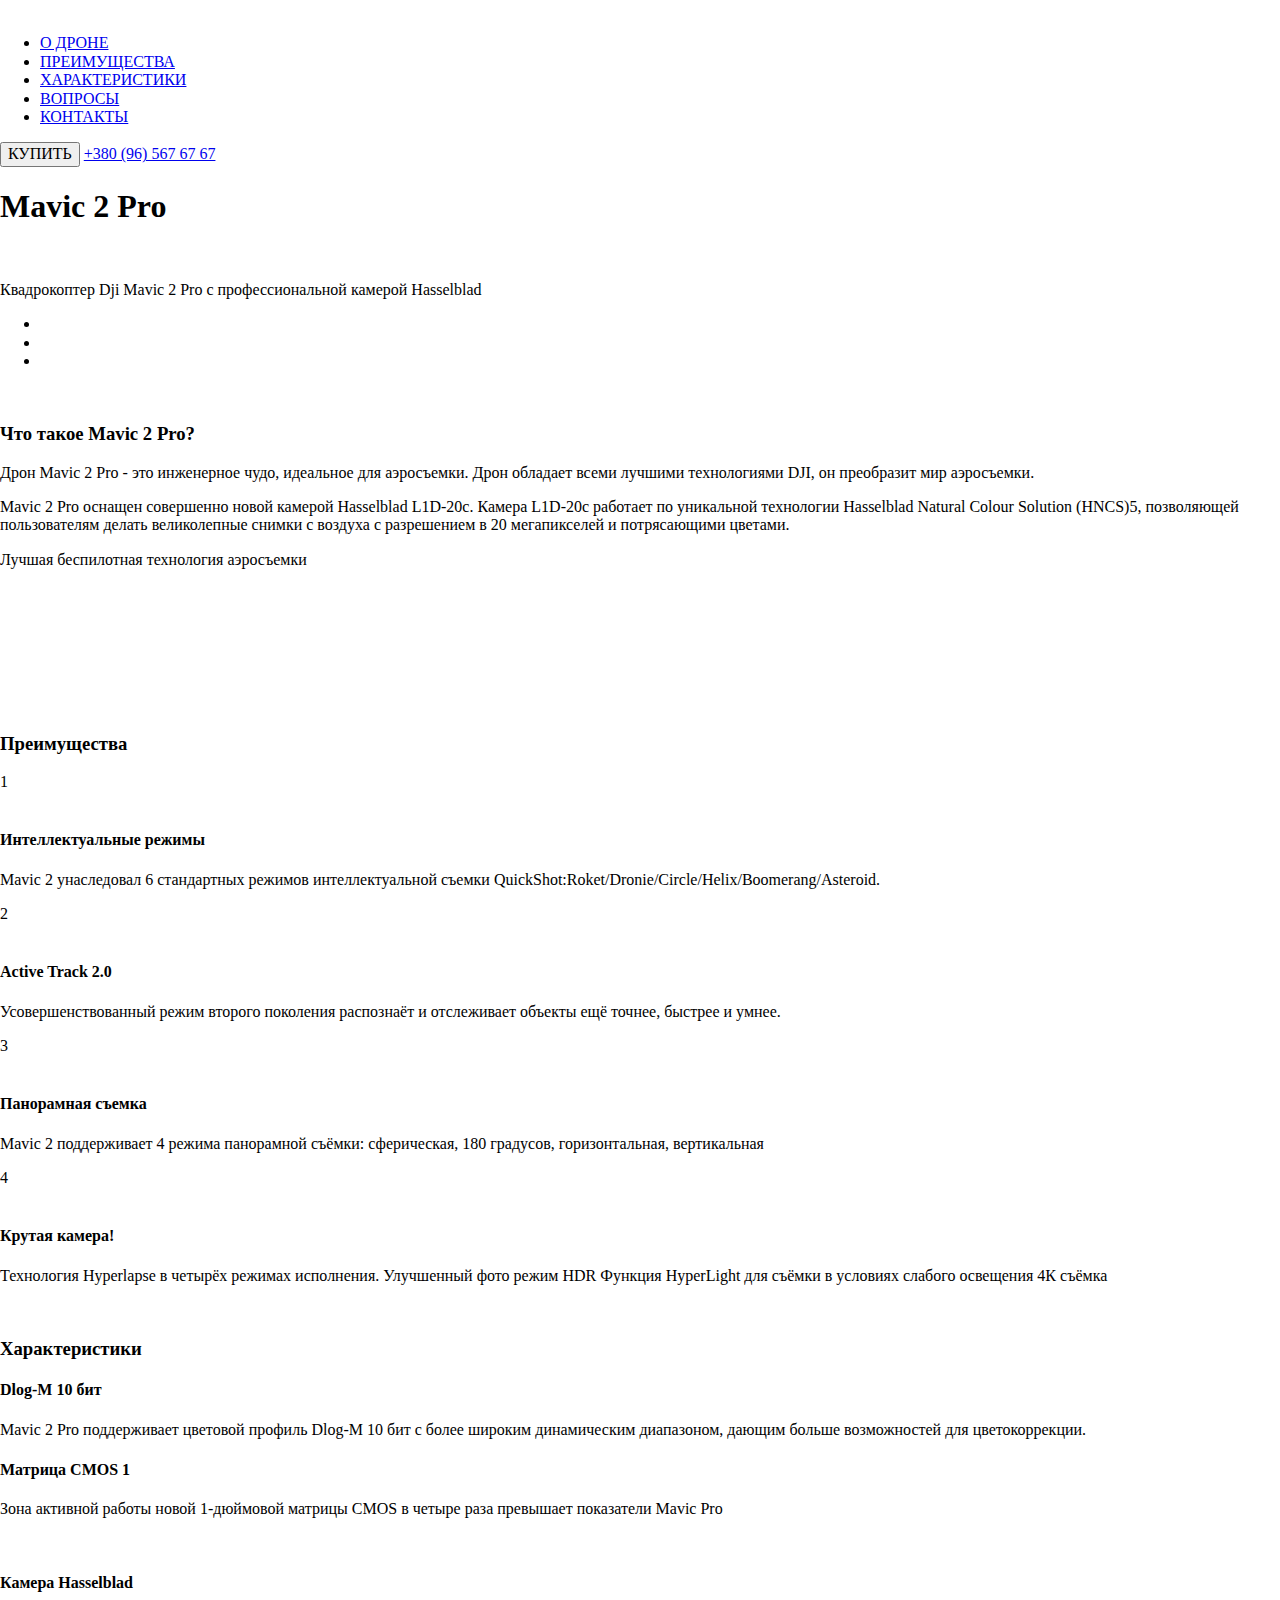
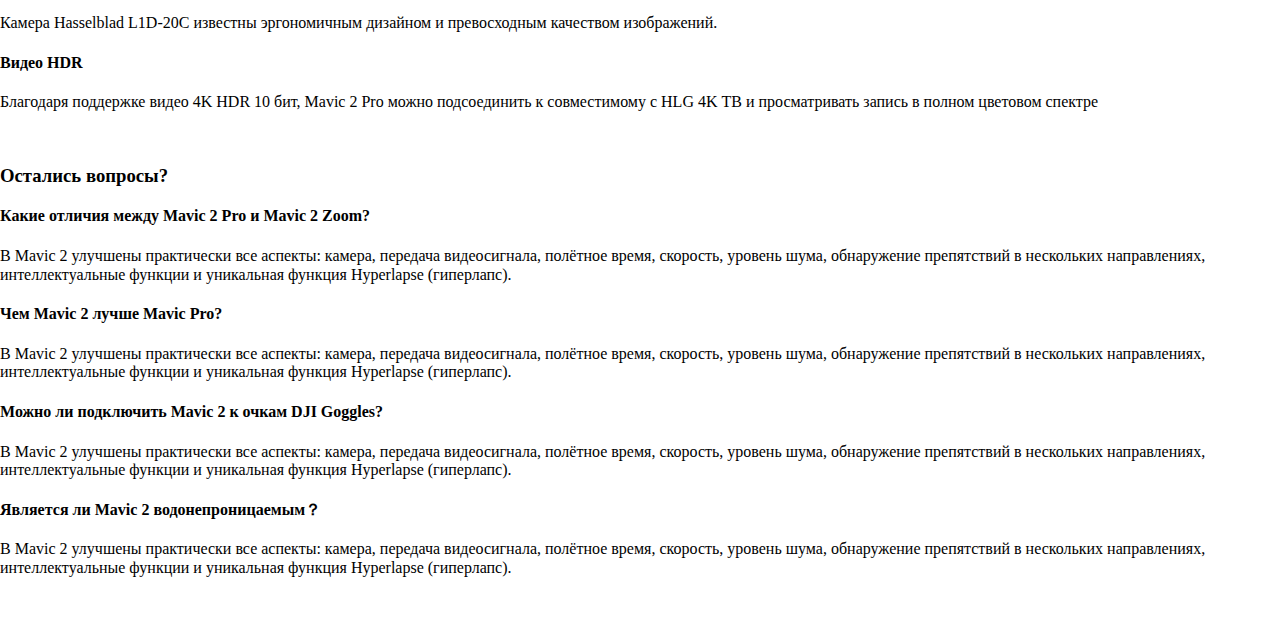
==== app/index.html @ 0fc21f30 "Fifth section is ready (html)" ====
<!DOCTYPE html>
<html lang="en">

<head>
  <meta charset="UTF-8">
  <meta name="viewport" content="width=device-width, initial-scale=1.0">
  <meta http-equiv="X-UA-Compatible" content="ie=edge">
  <title>Document</title>
  <link rel="stylesheet" href="css/style.min.css">
</head>

<body>
  <header class="header">
    <div class="container">
      <div class="header__inner">
        <a class="logo" href="#">
          <picture class="logo__img">
            <source srcset="images/logo-mobile.png" media="(max-width: 600px)">
            <img src="images/logo.png" alt="">
          </picture>
        </a>
        <nav class="menu">
          <ul class="menu__list">
            <li class="menu__list-item">
              <a class="menu__list-link" href="#">О ДРОНЕ</a>
            </li>
            <li class="menu__list-item">
              <a class="menu__list-link" href="#">ПРЕИМУЩЕСТВА</a>
            </li>
            <li class="menu__list-item">
              <a class="menu__list-link" href="#">ХАРАКТЕРИСТИКИ</a>
            </li>
            <li class="menu__list-item">
              <a class="menu__list-link" href="#">ВОПРОСЫ</a>
            </li>
            <li class="menu__list-item">
              <a class="menu__list-link" href="#">КОНТАКТЫ</a>
            </li>
          </ul>
        </nav>
        <div class="header__info">
          <button class="header__btn">КУПИТЬ</button>
          <a class="header__phone" href="tel:+380965676767">+380 (96) 567 67 67</a>
        </div>
      </div>
    </div>
  </header>

  <section class="page-section top">
    <div class="container">
      <div class="top__inner">
        <h1 class="top__title">
          Mavic 2 Pro
        </h1>
        <img src="images/mavic.png" alt="">
        <p class="top__text">
          Квадрокоптер Dji Mavic 2 Pro
          с профессиональной камерой Hasselblad
        </p>
        <ul class="top__social-list">
          <li class="top__social-item">
            <a href="" class="top__social-link">
              <img src="images/facebook.svg" alt="">
            </a>
          </li>
          <li class="top__social-item">
            <a href="" class="top__social-link">
              <img src="images/youtube.svg" alt="">
            </a>
          </li>
          <li class="top__social-item">
            <a href="" class="top__social-link">
              <img src="images/instagram.svg" alt="">
            </a>
          </li>
        </ul>
      </div>
    </div>
    <div class="scroll__btn">
      <a href="#">
        <img src="images/arrow-down.svg" alt="">
      </a>
    </div>
  </section>

  <section class="page-section products">
    <div class="container">
      <h3 class="title products__title">
        Что такое Mavic 2 Pro?
      </h3>
      <div class="products__inner">
        <div class="products__text">
          <p>
            Дрон Mavic 2 Pro - это инженерное чудо, идеальное для аэросъемки. Дрон обладает всеми лучшими технологиями
            DJI, он преобразит мир аэросъемки.
          </p>
          <p>
            Mavic 2 Pro оснащен совершенно новой камерой Hasselblad L1D-20c. Камера L1D-20c работает по уникальной
            технологии Hasselblad Natural Colour Solution (HNCS)5, позволяющей пользователям делать великолепные снимки
            с воздуха с разрешением в 20 мегапикселей и потрясающими цветами.
          </p>
        </div>
        <div class="products__slider-box">
          <p class="products__slider-text">
            Лучшая беспилотная
            технология аэросъемки
          </p>
          <div class="products__slider">
            <div class="products__slider-item">
              <img class="products__slider-img" src="images/slider-1.png" alt="">
            </div>
            <div class="products__slider-item">
              <img class="products__slider-img" src="images/slider-2.png" alt="">
            </div>
            <div class="products__slider-item">
              <img class="products__slider-img" src="images/slider-3.png" alt="">
            </div>
            <div class="products__slider-item">
              <img class="products__slider-img" src="images/slider-4.png" alt="">
            </div>
            <div class="products__slider-item">
              <img class="products__slider-img" src="images/slider-5.png" alt="">
            </div>
            <div class="products__slider-item">
              <img class="products__slider-img" src="images/slider-6.png" alt="">
            </div>
          </div>
        </div>
      </div>
    </div>
    <div class="scroll__btn">
      <a href="#">
        <img src="images/arrow-down.svg" alt="">
      </a>
    </div>
  </section>

  <section class="page-section benefits">
    <div class="container">
      <h3 class="title">
        Преимущества
      </h3>
      <div class="benefits__items">
        <div class="benefits__item">
          <div class="benefits__num">1</div>
          <div class="benefits__img">
            <img src="images/benefits-1.jpg" alt="">
          </div>
          <div class="benefits__info">
            <h4 class="benefits__info-title">
              Интеллектуальные
              режимы
            </h4>
            <p class="benefits__info-text">
              Mavic 2 унаследовал 6 стандартных режимов интеллектуальной съемки
              QuickShot:Roket/Dronie/Circle/Helix/Boomerang/Asteroid.
            </p>
          </div>
        </div>
        <div class="benefits__item">
          <div class="benefits__num">2</div>
          <div class="benefits__img">
            <img src="images/benefits-1.jpg" alt="">
          </div>
          <div class="benefits__info">
            <h4 class="benefits__info-title">
              Active Track 2.0
            </h4>
            <p class="benefits__info-text">
              Усовершенствованный режим второго поколения распознаёт и отслеживает объекты ещё точнее, быстрее и умнее.
            </p>
          </div>
        </div>
        <div class="benefits__item">
          <div class="benefits__num">3</div>
          <div class="benefits__img">
            <img src="images/benefits-1.jpg" alt="">
          </div>
          <div class="benefits__info">
            <h4 class="benefits__info-title">
              Панорамная
              съемка
            </h4>
            <p class="benefits__info-text">
              Mavic 2 поддерживает 4 режима
              панорамной съёмки: сферическая,
              180 градусов,
              горизонтальная, вертикальная
            </p>
          </div>
        </div>
        <div class="benefits__item">
          <div class="benefits__num">4</div>
          <div class="benefits__img">
            <img src="images/benefits-1.jpg" alt="">
          </div>
          <div class="benefits__info">
            <h4 class="benefits__info-title">
              Крутая
              камера!
            </h4>
            <p class="benefits__info-text">
              Технология Hyperlapse в четырёх режимах исполнения.
              Улучшенный фото режим HDR
              Функция HyperLight для съёмки в условиях слабого освещения
              4К съёмка
            </p>
          </div>
        </div>
      </div>
    </div>
    <div class="scroll__btn">
      <a href="#">
        <img src="images/arrow-down.svg" alt="">
      </a>
    </div>
  </section>

  <section class="page-section specification">
    <div class="container">
      <h3 class="title">Характеристики</h3>
      <div class="specification__inner">
        <div class="specification__item">
          <div class="specification__box">
            <h4 class="specification__box-title">Dlog-M 10 бит</h4>
            <p class="specification__box-text">
              Mavic 2 Pro поддерживает цветовой профиль Dlog-M 10 бит с более широким
              динамическим диапазоном, дающим больше возможностей для цветокоррекции.
            </p>
          </div>
          <div class="specification__box">
            <h4 class="specification__box-title">Матрица CMOS 1</h4>
            <p class="specification__box-text">
              Зона активной работы новой 1-дюймовой матрицы CMOS в четыре раза превышает показатели Mavic Pro
            </p>
          </div>
        </div>
        <div class="specification__item">
          <img src="images/mavic.png" alt="">
        </div>
        <div class="specification__item">
          <div class="specification__box">
            <h4 class="specification__box-title">Камера Hasselblad</h4>
            <p class="specification__box-text">
              Камера Hasselblad L1D-20С
              известны эргономичным дизайном
              и превосходным качеством изображений.
            </p>
          </div>
          <div class="specification__box">
            <h4 class="specification__box-title">Видео HDR</h4>
            <p class="specification__box-text">
              Благодаря поддержке видео 4K HDR 10 бит, Mavic 2 Pro можно подсоединить к совместимому с HLG 4K ТВ и
              просматривать запись в полном цветовом спектре
            </p>
          </div>
        </div>
      </div>
    </div>
    <div class="scroll__btn">
      <a href="#">
        <img src="images/arrow-down.svg" alt="">
      </a>
    </div>
  </section>

  <section class="page-section questions">
    <div class="container">
      <h3 class="title">Остались вопросы?</h3>
      <div class="questions__items">
        <div class="questions__item">
          <h4 class="questions__item-title">Какие отличия между Mavic 2 Pro и Mavic 2 Zoom?</h4>
          <p class="questions__item-text">В Mavic 2 улучшены практически все аспекты: камера, передача видеосигнала,
            полётное время, скорость, уровень шума, обнаружение препятствий в нескольких направлениях, интеллектуальные
            функции и уникальная функция Hyperlapse (гиперлапс).</p>
        </div>
        <div class="questions__item">
          <h4 class="questions__item-title">Чем Mavic 2 лучше Mavic Pro?</h4>
          <p class="questions__item-text">В Mavic 2 улучшены практически все аспекты: камера, передача видеосигнала,
            полётное время, скорость, уровень шума, обнаружение препятствий в нескольких направлениях, интеллектуальные
            функции и уникальная функция Hyperlapse (гиперлапс).</p>
        </div>
        <div class="questions__item">
          <h4 class="questions__item-title">Можно ли подключить Mavic 2 к очкам DJI Goggles?</h4>
          <p class="questions__item-text">В Mavic 2 улучшены практически все аспекты: камера, передача видеосигнала,
            полётное время, скорость, уровень шума, обнаружение препятствий в нескольких направлениях, интеллектуальные
            функции и уникальная функция Hyperlapse (гиперлапс).</p>
        </div>
        <div class="questions__item">
          <h4 class="questions__item-title">Является ли Mavic 2 водонепроницаемым？</h4>
          <p class="questions__item-text">В Mavic 2 улучшены практически все аспекты: камера, передача видеосигнала,
            полётное время, скорость, уровень шума, обнаружение препятствий в нескольких направлениях, интеллектуальные
            функции и уникальная функция Hyperlapse (гиперлапс).</p>
        </div>
      </div>
    </div>
    <div class="scroll__btn">
      <a href="#">
        <img src="images/arrow-down.svg" alt="">
      </a>
    </div>
  </section>

  <section class="page-section">
    <div class="container">
      <h3 class="title"></h3>
    </div>
  </section>

  <script src="https://ajax.googleapis.com/ajax/libs/jquery/3.4.1/jquery.min.js"></script>
  <script src="js/libs.min.js"></script>
  <script src="js/main.js"></script>
</body>

</html>
---- app/css/style.min.css ----
/*! normalize.css v8.0.1 | MIT License | github.com/necolas/normalize.css */html{line-height:1.15;-webkit-text-size-adjust:100%}body{margin:0}main{display:block}h1{font-size:2em;margin:0.67em 0}hr{-webkit-box-sizing:content-box;box-sizing:content-box;height:0;overflow:visible}pre{font-family:monospace, monospace;font-size:1em}a{background-color:transparent}abbr[title]{border-bottom:none;text-decoration:underline;-webkit-text-decoration:underline dotted;text-decoration:underline dotted}b,strong{font-weight:bolder}code,kbd,samp{font-family:monospace, monospace;font-size:1em}small{font-size:80%}sub,sup{font-size:75%;line-height:0;position:relative;vertical-align:baseline}sub{bottom:-0.25em}sup{top:-0.5em}img{border-style:none}button,input,optgroup,select,textarea{font-family:inherit;font-size:100%;line-height:1.15;margin:0}button,input{overflow:visible}button,select{text-transform:none}button,[type="button"],[type="reset"],[type="submit"]{-webkit-appearance:button}button::-moz-focus-inner,[type="button"]::-moz-focus-inner,[type="reset"]::-moz-focus-inner,[type="submit"]::-moz-focus-inner{border-style:none;padding:0}button:-moz-focusring,[type="button"]:-moz-focusring,[type="reset"]:-moz-focusring,[type="submit"]:-moz-focusring{outline:1px dotted ButtonText}fieldset{padding:0.35em 0.75em 0.625em}legend{-webkit-box-sizing:border-box;box-sizing:border-box;color:inherit;display:table;max-width:100%;padding:0;white-space:normal}progress{vertical-align:baseline}textarea{overflow:auto}[type="checkbox"],[type="radio"]{-webkit-box-sizing:border-box;box-sizing:border-box;padding:0}[type="number"]::-webkit-inner-spin-button,[type="number"]::-webkit-outer-spin-button{height:auto}[type="search"]{-webkit-appearance:textfield;outline-offset:-2px}[type="search"]::-webkit-search-decoration{-webkit-appearance:none}::-webkit-file-upload-button{-webkit-appearance:button;font:inherit}details{display:block}summary{display:list-item}template{display:none}[hidden]{display:none}.slick-slider{position:relative;display:block;-webkit-box-sizing:border-box;box-sizing:border-box;-webkit-user-select:none;-moz-user-select:none;-ms-user-select:none;user-select:none;-webkit-touch-callout:none;-khtml-user-select:none;-ms-touch-action:pan-y;touch-action:pan-y;-webkit-tap-highlight-color:transparent}.slick-list{position:relative;display:block;overflow:hidden;margin:0;padding:0}.slick-list:focus{outline:none}.slick-list.dragging{cursor:pointer;cursor:hand}.slick-slider .slick-track,.slick-slider .slick-list{-webkit-transform:translate3d(0, 0, 0);-ms-transform:translate3d(0, 0, 0);transform:translate3d(0, 0, 0)}.slick-track{position:relative;top:0;left:0;display:block;margin-left:auto;margin-right:auto}.slick-track:before,.slick-track:after{display:table;content:''}.slick-track:after{clear:both}.slick-loading .slick-track{visibility:hidden}.slick-slide{display:none;float:left;height:100%;min-height:1px}[dir='rtl'] .slick-slide{float:right}.slick-slide img{display:block}.slick-slide.slick-loading img{display:none}.slick-slide.dragging img{pointer-events:none}.slick-initialized .slick-slide{display:block}.slick-loading .slick-slide{visibility:hidden}.slick-vertical .slick-slide{display:block;height:auto;border:1px solid transparent}.slick-arrow.slick-hidden{display:none}
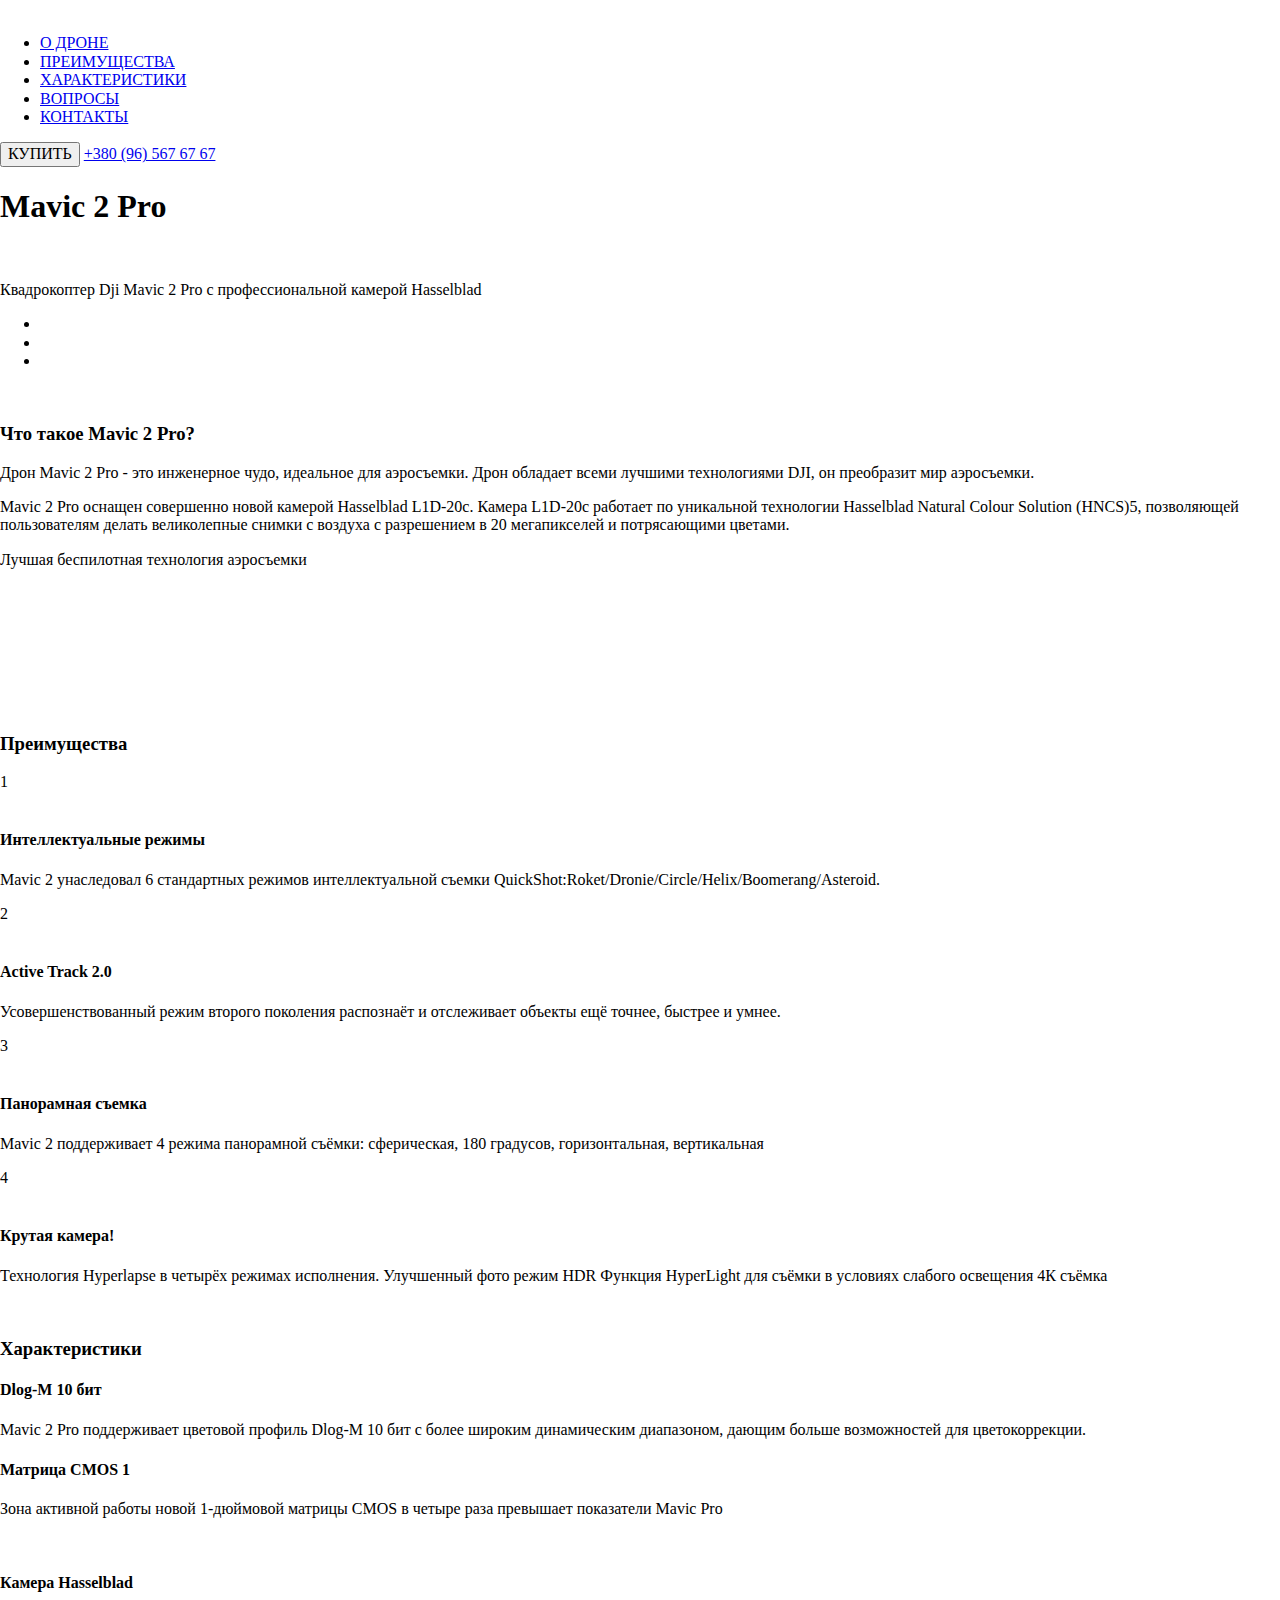
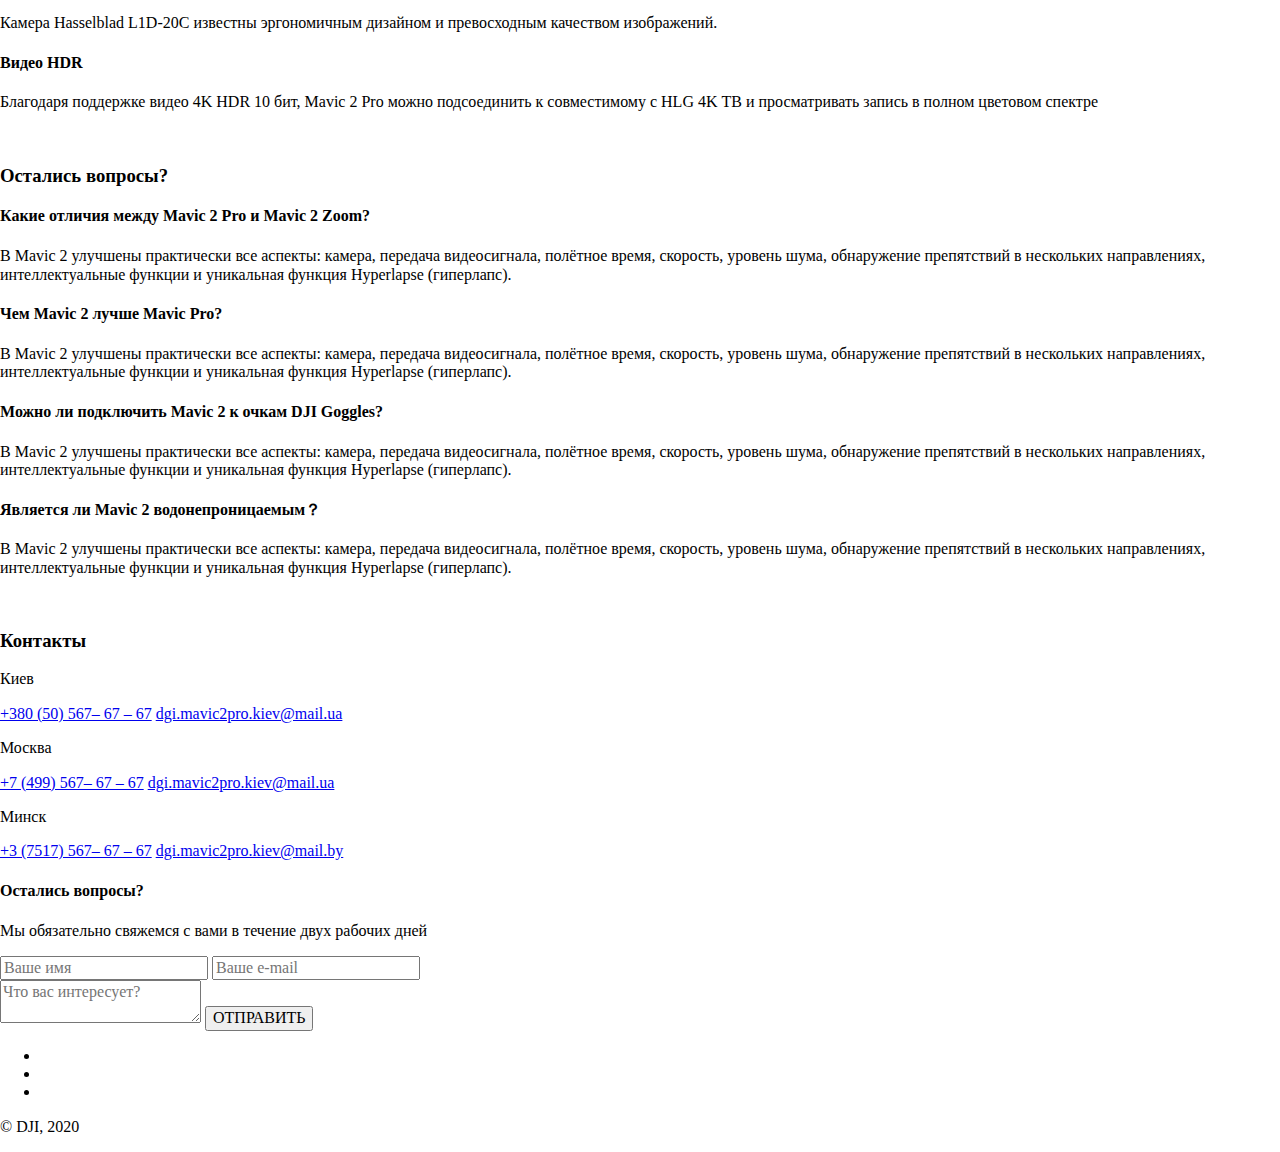
==== commit 39553d9c: "Sixth section is ready (html)" ====
--- a/app/index.html
+++ b/app/index.html
@@ -301,11 +301,71 @@
     </div>
   </section>
 
-  <section class="page-section">
-    <div class="container">
-      <h3 class="title"></h3>
-    </div>
-  </section>
+  <section class="page-section contacts">
+    <div class="container">
+      <h3 class="title">Контакты</h3>
+      <div class="contacts__inner">
+        <div class="contacts__info">
+          <div class="contacts__info-box">
+            <p class="contacts__info-title">Киев</p>
+            <a class="contacts__info-phone" href="tel:+380505676767">+380 (50) 567– 67 – 67</a>
+            <a class="contacts__info-email" href="mailto:dgi.mavic2pro.kiev@mail.ua">dgi.mavic2pro.kiev@mail.ua</a>
+          </div>
+          <div class="contacts__info-box">
+            <p class="contacts__info-title">Москва</p>
+            <a class="contacts__info-phone" href="tel:+74995676767">+7 (499) 567– 67 – 67</a>
+            <a class="contacts__info-email" href="mailto:dgi.mavic2pro.kiev@mail.ru">dgi.mavic2pro.kiev@mail.ua</a>
+          </div>
+          <div class="contacts__info-box">
+            <p class="contacts__info-title">Минск</p>
+            <a class="contacts__info-phone" href="tel:+375175676767">+3 (7517) 567– 67 – 67</a>
+            <a class="contacts__info-email" href="mailto:dgi.mavic2pro.kiev@mail.by">dgi.mavic2pro.kiev@mail.by</a>
+          </div>
+        </div>
+        <div class="contacts__form">
+          <form>
+            <h4 class="contacts__form-title">
+              Остались вопросы?
+            </h4>
+            <p class="contacts__form-text">
+              Мы обязательно свяжемся с вами в течение двух рабочих дней
+            </p>
+            <div class="contacts__form-box">
+              <input class="contacts__form-input" type="text" placeholder="Ваше имя">
+              <input class="contacts__form-input" type="email" placeholder="Ваше e-mail">
+            </div>
+            <textarea class="contacts__form-textarea" placeholder="Что вас интересует?"></textarea>
+            <input class="contacts__form-btn" type="submit" value="ОТПРАВИТЬ">
+          </form>
+        </div>
+        <ul class="contacts__social-list">
+          <li class="contacts__social-item">
+            <a href="" class="contacts__social-link">
+              <img src="images/facebook.svg" alt="">
+            </a>
+          </li>
+          <li class="contacts__social-item">
+            <a href="" class="contacts__social-link">
+              <img src="images/youtube.svg" alt="">
+            </a>
+          </li>
+          <li class="contacts__social-item">
+            <a href="" class="contacts__social-link">
+              <img src="images/instagram.svg" alt="">
+            </a>
+          </li>
+        </ul>
+      </div>
+    </div>
+  </section>
+
+  <footer class="footer">
+    <div class="container">
+      <p class="footer__copy">
+        © DJI, 2020
+      </p>
+    </div>
+  </footer>
 
   <script src="https://ajax.googleapis.com/ajax/libs/jquery/3.4.1/jquery.min.js"></script>
   <script src="js/libs.min.js"></script>
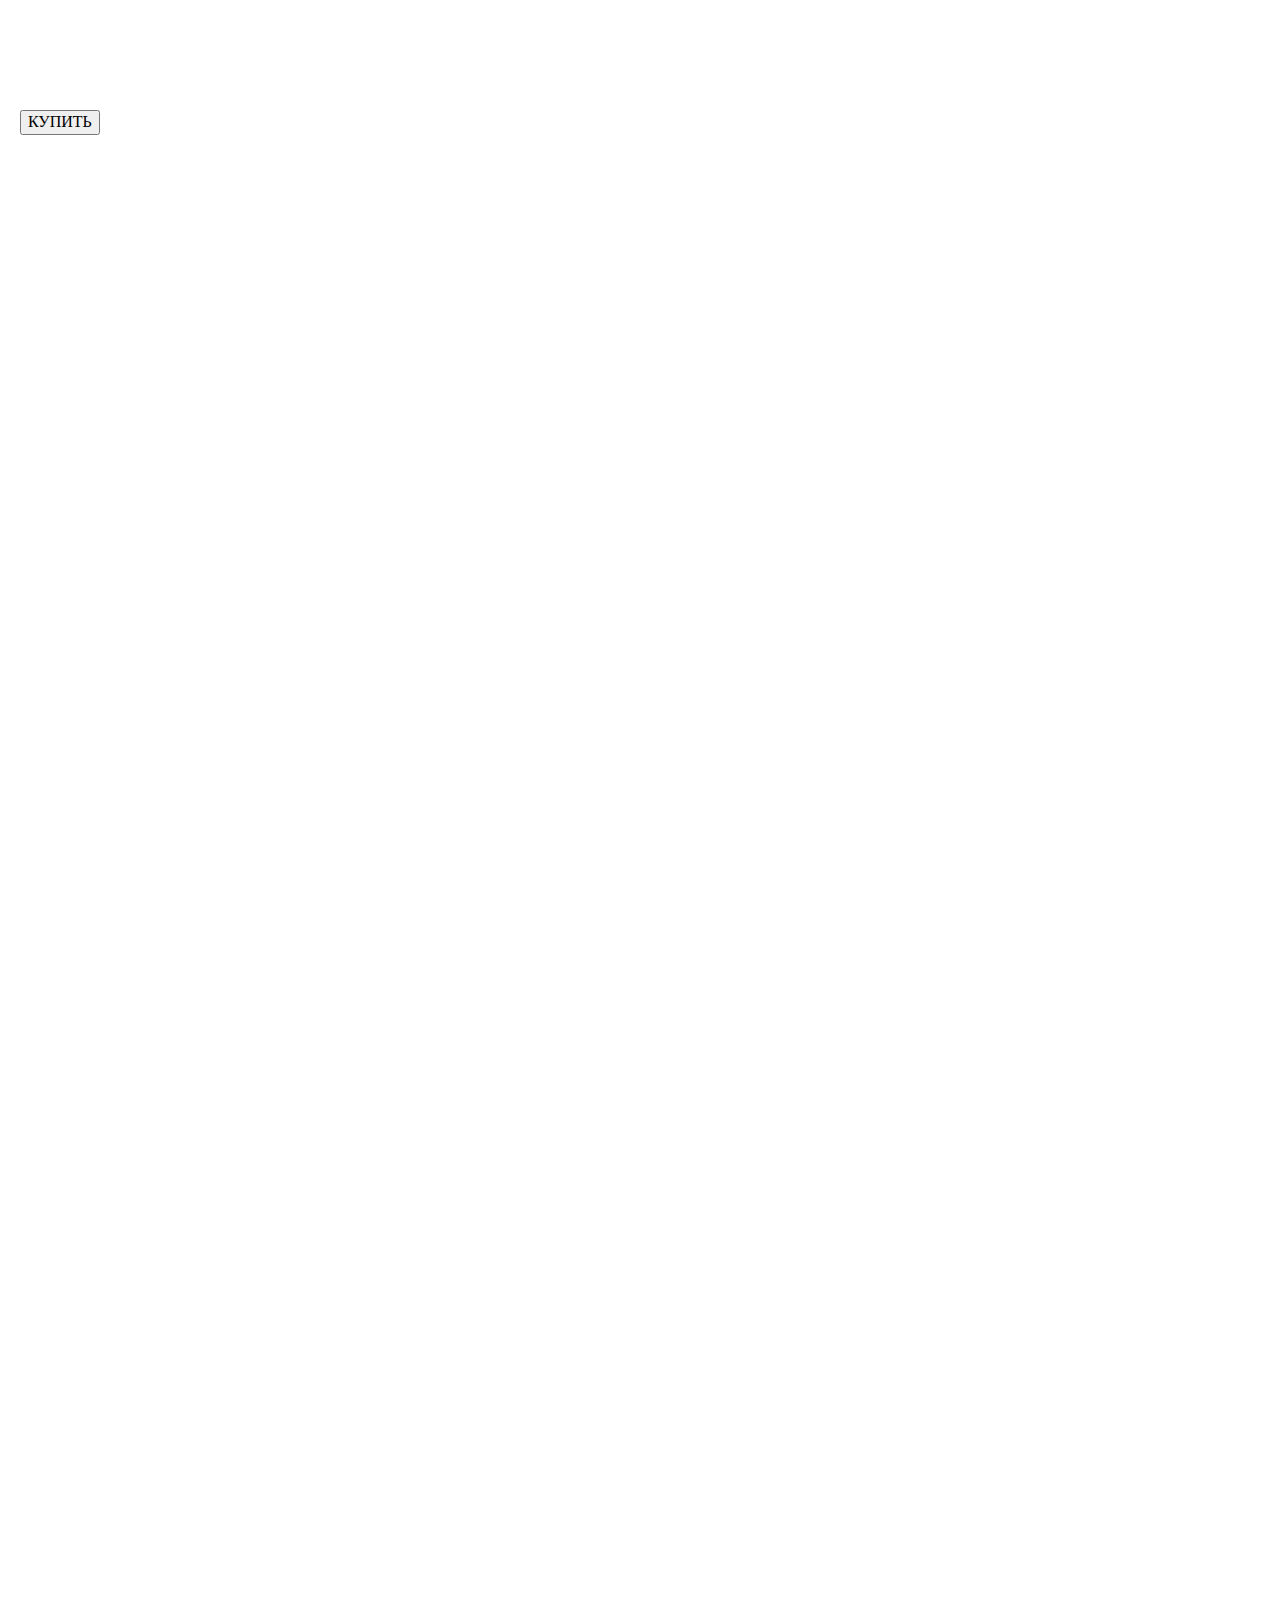
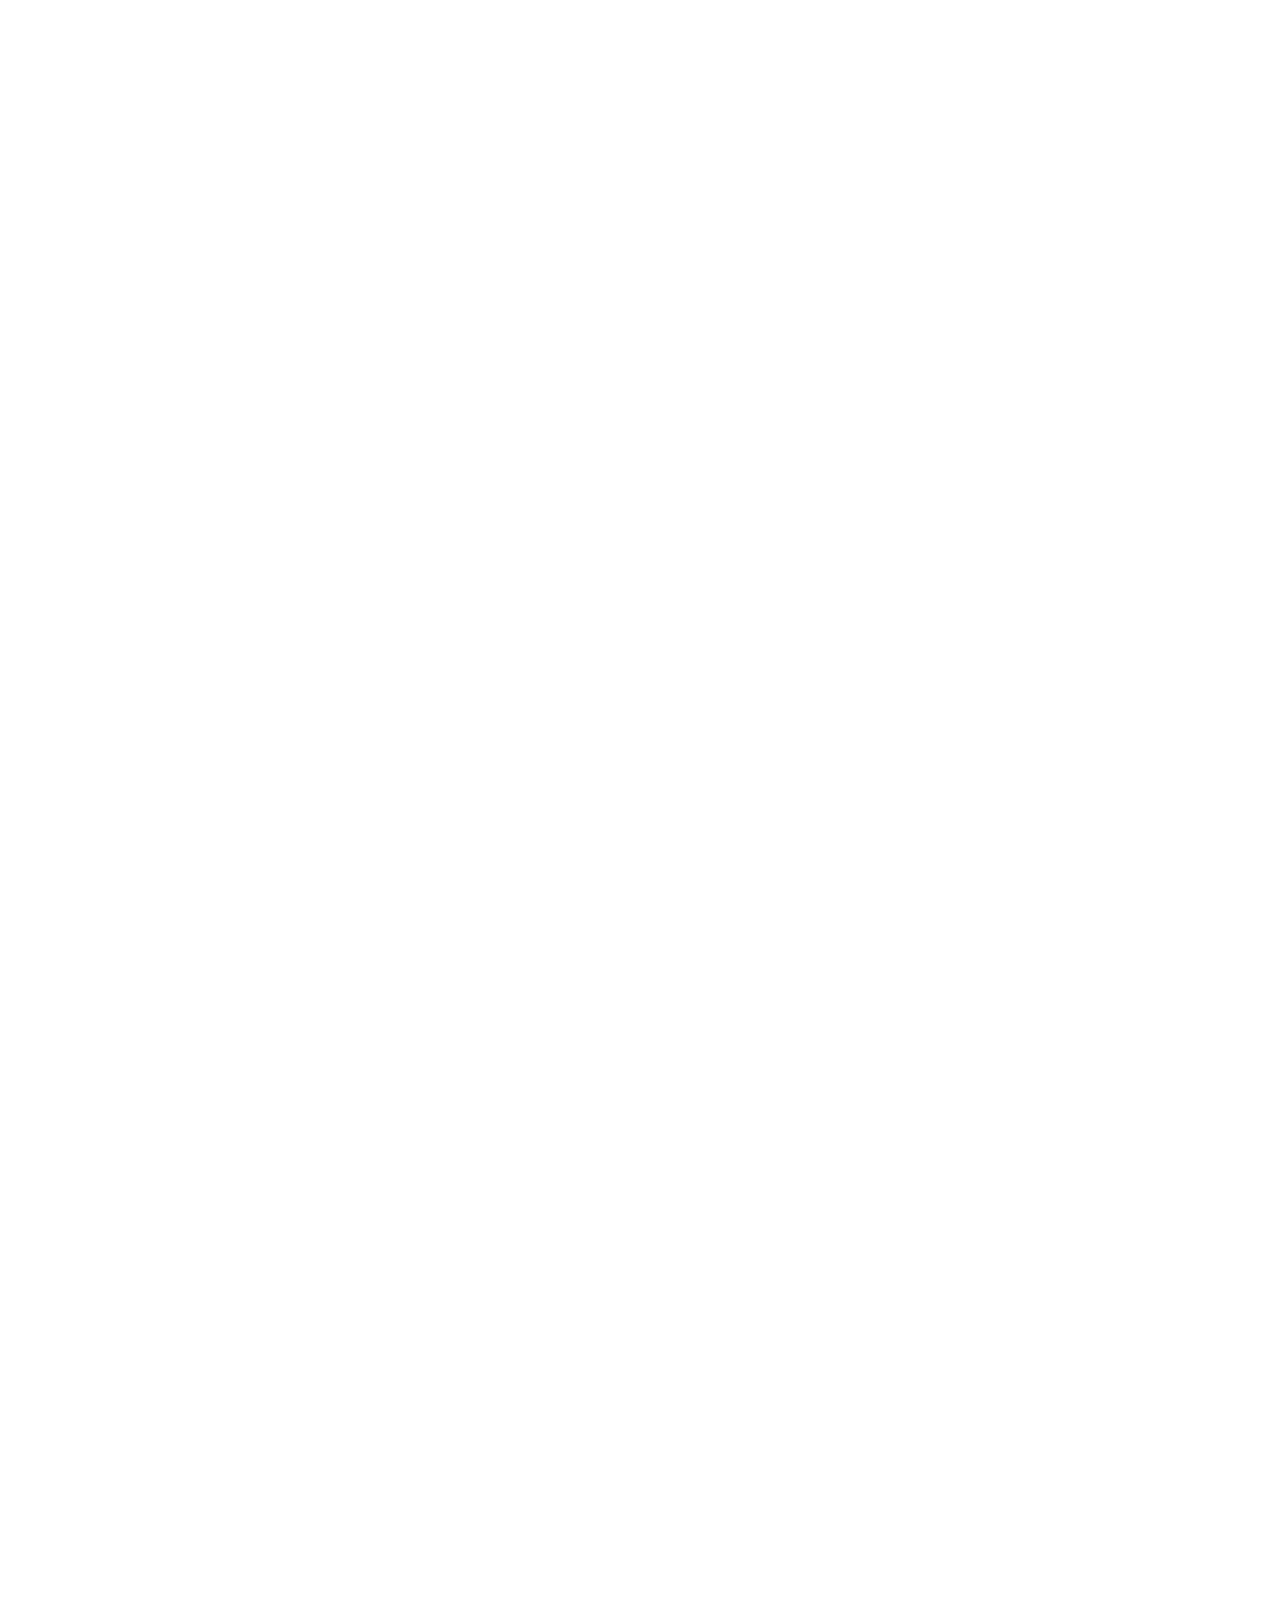
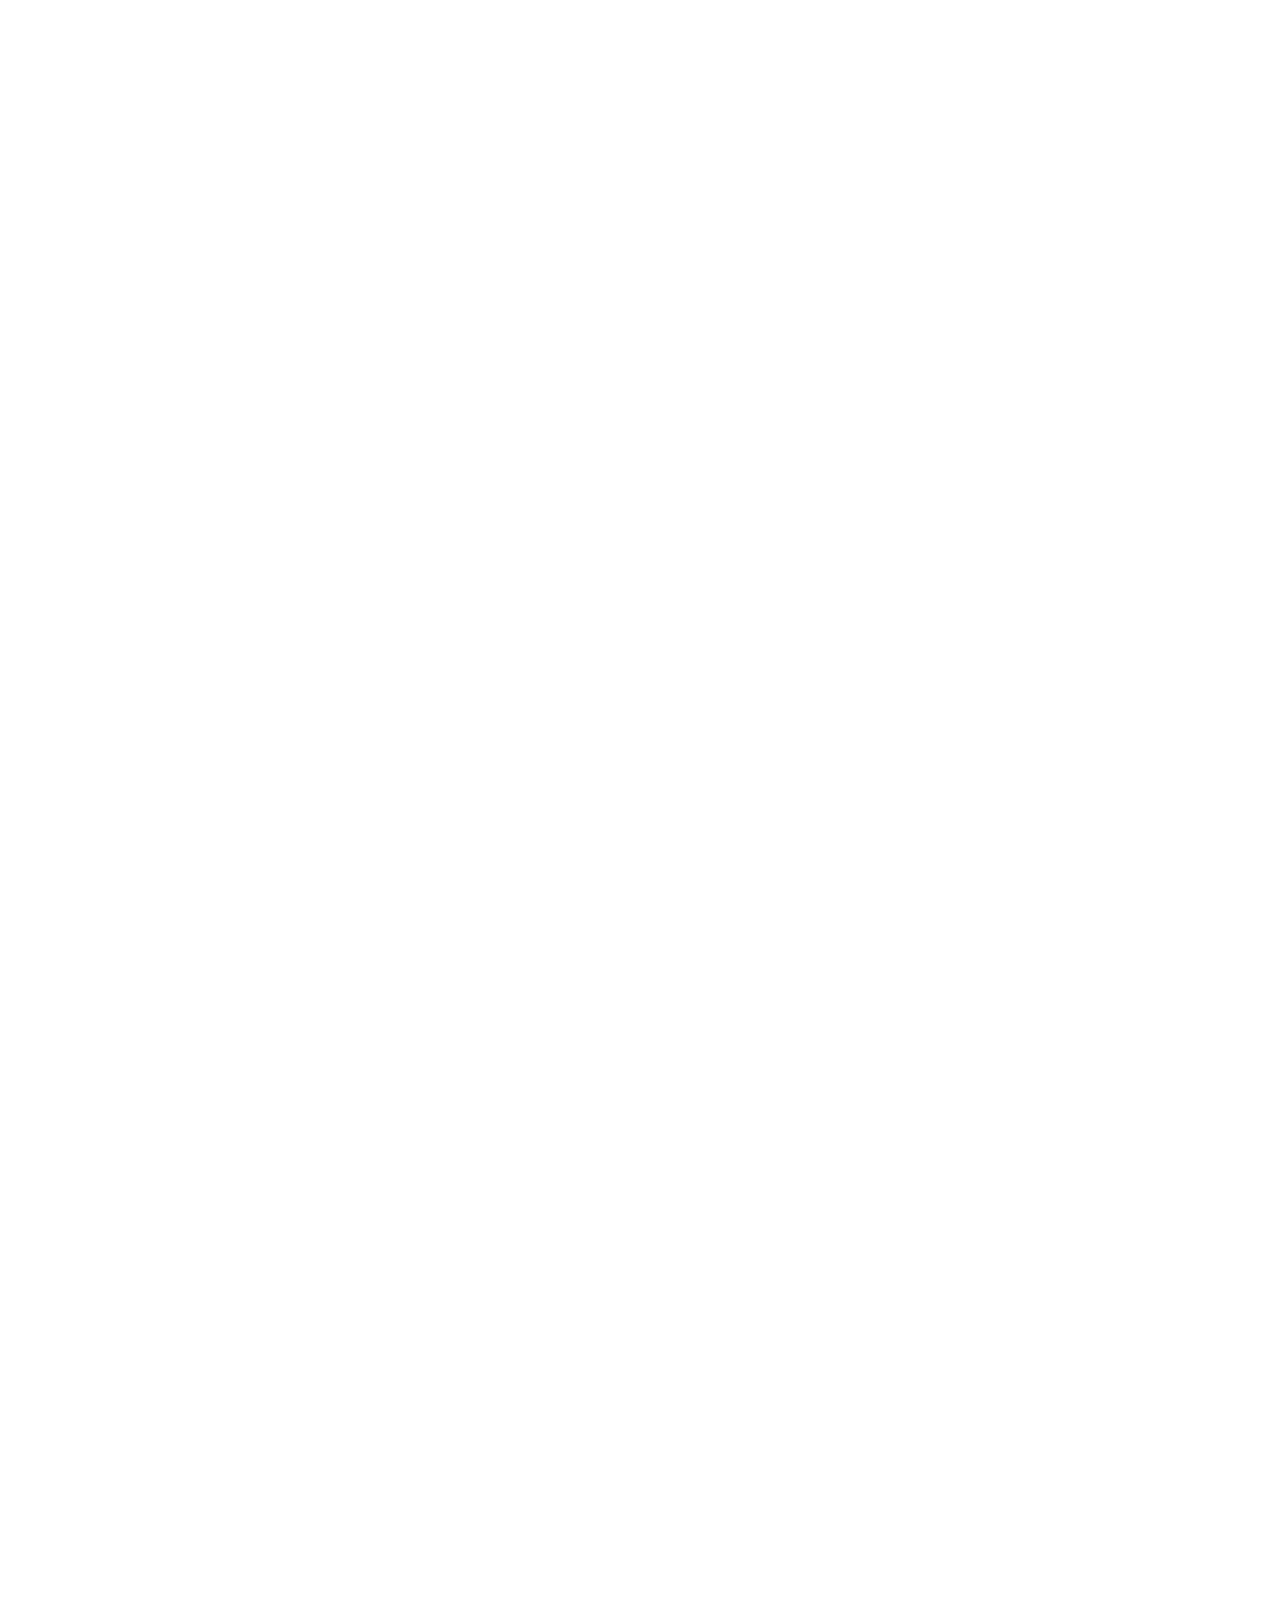
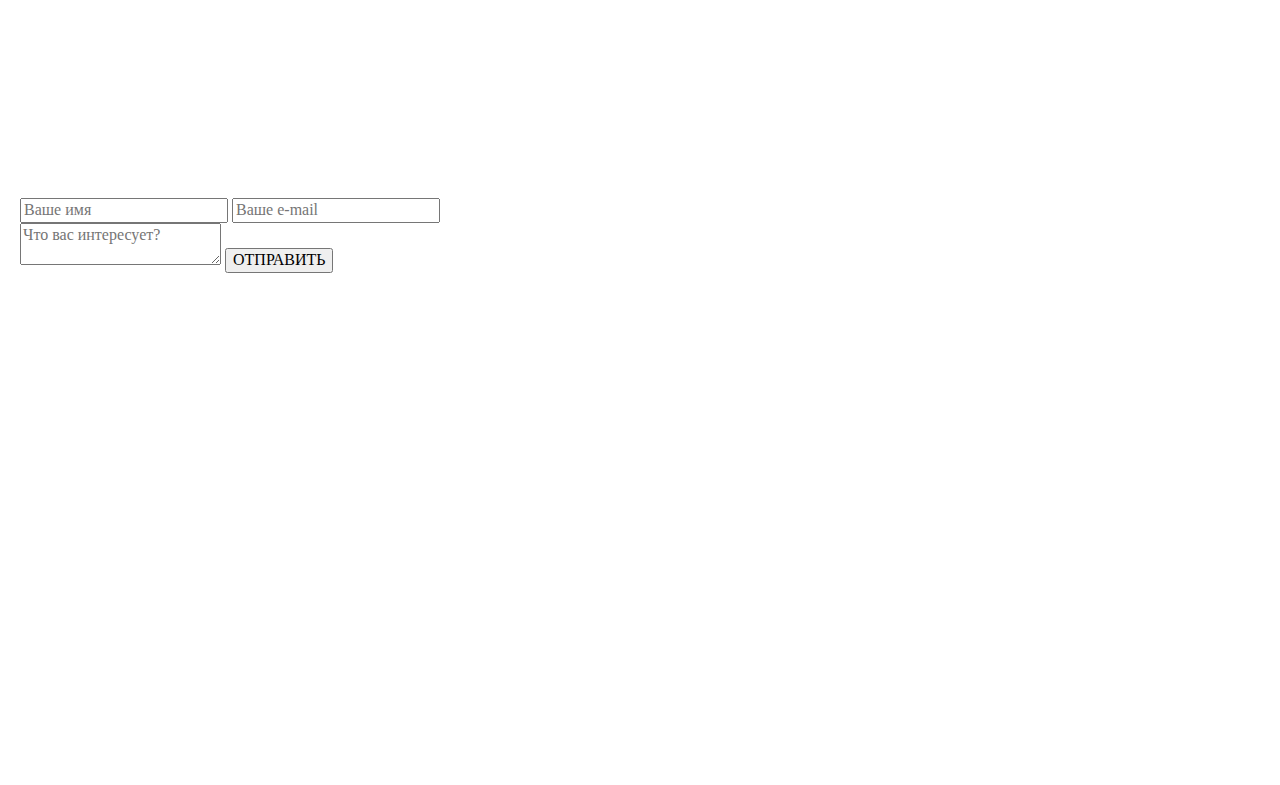
==== commit e4cb1da0: "Wrote basic styles and included fonts" ====
--- a/app/index.html
+++ b/app/index.html
@@ -77,13 +77,13 @@
       </div>
     </div>
     <div class="scroll__btn">
-      <a href="#">
-        <img src="images/arrow-down.svg" alt="">
-      </a>
-    </div>
-  </section>
-
-  <section class="page-section products">
+      <a href="#products">
+        <img src="images/arrow-down.svg" alt="">
+      </a>
+    </div>
+  </section>
+
+  <section id="products" class="page-section products">
     <div class="container">
       <h3 class="title products__title">
         Что такое Mavic 2 Pro?
@@ -107,35 +107,35 @@
           </p>
           <div class="products__slider">
             <div class="products__slider-item">
-              <img class="products__slider-img" src="images/slider-1.png" alt="">
-            </div>
-            <div class="products__slider-item">
-              <img class="products__slider-img" src="images/slider-2.png" alt="">
-            </div>
-            <div class="products__slider-item">
-              <img class="products__slider-img" src="images/slider-3.png" alt="">
-            </div>
-            <div class="products__slider-item">
-              <img class="products__slider-img" src="images/slider-4.png" alt="">
-            </div>
-            <div class="products__slider-item">
-              <img class="products__slider-img" src="images/slider-5.png" alt="">
-            </div>
-            <div class="products__slider-item">
-              <img class="products__slider-img" src="images/slider-6.png" alt="">
-            </div>
-          </div>
-        </div>
-      </div>
-    </div>
-    <div class="scroll__btn">
-      <a href="#">
-        <img src="images/arrow-down.svg" alt="">
-      </a>
-    </div>
-  </section>
-
-  <section class="page-section benefits">
+              <img class="products__slider-img" src="images/slider-1.jpg" alt="">
+            </div>
+            <div class="products__slider-item">
+              <img class="products__slider-img" src="images/slider-1.jpg" alt="">
+            </div>
+            <div class="products__slider-item">
+              <img class="products__slider-img" src="images/slider-1.jpg" alt="">
+            </div>
+            <div class="products__slider-item">
+              <img class="products__slider-img" src="images/slider-1.jpg" alt="">
+            </div>
+            <div class="products__slider-item">
+              <img class="products__slider-img" src="images/slider-1.jpg" alt="">
+            </div>
+            <div class="products__slider-item">
+              <img class="products__slider-img" src="images/slider-1.jpg" alt="">
+            </div>
+          </div>
+        </div>
+      </div>
+    </div>
+    <div class="scroll__btn">
+      <a href="#benefits">
+        <img src="images/arrow-down.svg" alt="">
+      </a>
+    </div>
+  </section>
+
+  <section id="benefits" class="page-section benefits">
     <div class="container">
       <h3 class="title">
         Преимущества
@@ -160,7 +160,7 @@
         <div class="benefits__item">
           <div class="benefits__num">2</div>
           <div class="benefits__img">
-            <img src="images/benefits-1.jpg" alt="">
+            <img src="images/benefits-2.jpg" alt="">
           </div>
           <div class="benefits__info">
             <h4 class="benefits__info-title">
@@ -174,7 +174,7 @@
         <div class="benefits__item">
           <div class="benefits__num">3</div>
           <div class="benefits__img">
-            <img src="images/benefits-1.jpg" alt="">
+            <img src="images/benefits-3.jpg" alt="">
           </div>
           <div class="benefits__info">
             <h4 class="benefits__info-title">
@@ -192,7 +192,7 @@
         <div class="benefits__item">
           <div class="benefits__num">4</div>
           <div class="benefits__img">
-            <img src="images/benefits-1.jpg" alt="">
+            <img src="images/benefits-4.jpg" alt="">
           </div>
           <div class="benefits__info">
             <h4 class="benefits__info-title">
@@ -210,13 +210,13 @@
       </div>
     </div>
     <div class="scroll__btn">
-      <a href="#">
-        <img src="images/arrow-down.svg" alt="">
-      </a>
-    </div>
-  </section>
-
-  <section class="page-section specification">
+      <a href="#specification">
+        <img src="images/arrow-down.svg" alt="">
+      </a>
+    </div>
+  </section>
+
+  <section id="specification" class="page-section specification">
     <div class="container">
       <h3 class="title">Характеристики</h3>
       <div class="specification__inner">
@@ -258,13 +258,13 @@
       </div>
     </div>
     <div class="scroll__btn">
-      <a href="#">
-        <img src="images/arrow-down.svg" alt="">
-      </a>
-    </div>
-  </section>
-
-  <section class="page-section questions">
+      <a href="#questions">
+        <img src="images/arrow-down.svg" alt="">
+      </a>
+    </div>
+  </section>
+
+  <section id="questions" class="page-section questions">
     <div class="container">
       <h3 class="title">Остались вопросы?</h3>
       <div class="questions__items">
@@ -295,13 +295,13 @@
       </div>
     </div>
     <div class="scroll__btn">
-      <a href="#">
-        <img src="images/arrow-down.svg" alt="">
-      </a>
-    </div>
-  </section>
-
-  <section class="page-section contacts">
+      <a href="#contacts">
+        <img src="images/arrow-down.svg" alt="">
+      </a>
+    </div>
+  </section>
+
+  <section id="contacts" class="page-section contacts">
     <div class="container">
       <h3 class="title">Контакты</h3>
       <div class="contacts__inner">
--- a/app/css/style.min.css
+++ b/app/css/style.min.css
@@ -1 +1 @@
-/*! normalize.css v8.0.1 | MIT License | github.com/necolas/normalize.css */html{line-height:1.15;-webkit-text-size-adjust:100%}body{margin:0}main{display:block}h1{font-size:2em;margin:0.67em 0}hr{-webkit-box-sizing:content-box;box-sizing:content-box;height:0;overflow:visible}pre{font-family:monospace, monospace;font-size:1em}a{background-color:transparent}abbr[title]{border-bottom:none;text-decoration:underline;-webkit-text-decoration:underline dotted;text-decoration:underline dotted}b,strong{font-weight:bolder}code,kbd,samp{font-family:monospace, monospace;font-size:1em}small{font-size:80%}sub,sup{font-size:75%;line-height:0;position:relative;vertical-align:baseline}sub{bottom:-0.25em}sup{top:-0.5em}img{border-style:none}button,input,optgroup,select,textarea{font-family:inherit;font-size:100%;line-height:1.15;margin:0}button,input{overflow:visible}button,select{text-transform:none}button,[type="button"],[type="reset"],[type="submit"]{-webkit-appearance:button}button::-moz-focus-inner,[type="button"]::-moz-focus-inner,[type="reset"]::-moz-focus-inner,[type="submit"]::-moz-focus-inner{border-style:none;padding:0}button:-moz-focusring,[type="button"]:-moz-focusring,[type="reset"]:-moz-focusring,[type="submit"]:-moz-focusring{outline:1px dotted ButtonText}fieldset{padding:0.35em 0.75em 0.625em}legend{-webkit-box-sizing:border-box;box-sizing:border-box;color:inherit;display:table;max-width:100%;padding:0;white-space:normal}progress{vertical-align:baseline}textarea{overflow:auto}[type="checkbox"],[type="radio"]{-webkit-box-sizing:border-box;box-sizing:border-box;padding:0}[type="number"]::-webkit-inner-spin-button,[type="number"]::-webkit-outer-spin-button{height:auto}[type="search"]{-webkit-appearance:textfield;outline-offset:-2px}[type="search"]::-webkit-search-decoration{-webkit-appearance:none}::-webkit-file-upload-button{-webkit-appearance:button;font:inherit}details{display:block}summary{display:list-item}template{display:none}[hidden]{display:none}.slick-slider{position:relative;display:block;-webkit-box-sizing:border-box;box-sizing:border-box;-webkit-user-select:none;-moz-user-select:none;-ms-user-select:none;user-select:none;-webkit-touch-callout:none;-khtml-user-select:none;-ms-touch-action:pan-y;touch-action:pan-y;-webkit-tap-highlight-color:transparent}.slick-list{position:relative;display:block;overflow:hidden;margin:0;padding:0}.slick-list:focus{outline:none}.slick-list.dragging{cursor:pointer;cursor:hand}.slick-slider .slick-track,.slick-slider .slick-list{-webkit-transform:translate3d(0, 0, 0);-ms-transform:translate3d(0, 0, 0);transform:translate3d(0, 0, 0)}.slick-track{position:relative;top:0;left:0;display:block;margin-left:auto;margin-right:auto}.slick-track:before,.slick-track:after{display:table;content:''}.slick-track:after{clear:both}.slick-loading .slick-track{visibility:hidden}.slick-slide{display:none;float:left;height:100%;min-height:1px}[dir='rtl'] .slick-slide{float:right}.slick-slide img{display:block}.slick-slide.slick-loading img{display:none}.slick-slide.dragging img{pointer-events:none}.slick-initialized .slick-slide{display:block}.slick-loading .slick-slide{visibility:hidden}.slick-vertical .slick-slide{display:block;height:auto;border:1px solid transparent}.slick-arrow.slick-hidden{display:none}
+/*! normalize.css v8.0.1 | MIT License | github.com/necolas/normalize.css */html{line-height:1.15;-webkit-text-size-adjust:100%}body{margin:0}main{display:block}h1{font-size:2em;margin:0.67em 0}hr{-webkit-box-sizing:content-box;box-sizing:content-box;height:0;overflow:visible}pre{font-family:monospace, monospace;font-size:1em}a{background-color:transparent}abbr[title]{border-bottom:none;text-decoration:underline;-webkit-text-decoration:underline dotted;text-decoration:underline dotted}b,strong{font-weight:bolder}code,kbd,samp{font-family:monospace, monospace;font-size:1em}small{font-size:80%}sub,sup{font-size:75%;line-height:0;position:relative;vertical-align:baseline}sub{bottom:-0.25em}sup{top:-0.5em}img{border-style:none}button,input,optgroup,select,textarea{font-family:inherit;font-size:100%;line-height:1.15;margin:0}button,input{overflow:visible}button,select{text-transform:none}button,[type="button"],[type="reset"],[type="submit"]{-webkit-appearance:button}button::-moz-focus-inner,[type="button"]::-moz-focus-inner,[type="reset"]::-moz-focus-inner,[type="submit"]::-moz-focus-inner{border-style:none;padding:0}button:-moz-focusring,[type="button"]:-moz-focusring,[type="reset"]:-moz-focusring,[type="submit"]:-moz-focusring{outline:1px dotted ButtonText}fieldset{padding:0.35em 0.75em 0.625em}legend{-webkit-box-sizing:border-box;box-sizing:border-box;color:inherit;display:table;max-width:100%;padding:0;white-space:normal}progress{vertical-align:baseline}textarea{overflow:auto}[type="checkbox"],[type="radio"]{-webkit-box-sizing:border-box;box-sizing:border-box;padding:0}[type="number"]::-webkit-inner-spin-button,[type="number"]::-webkit-outer-spin-button{height:auto}[type="search"]{-webkit-appearance:textfield;outline-offset:-2px}[type="search"]::-webkit-search-decoration{-webkit-appearance:none}::-webkit-file-upload-button{-webkit-appearance:button;font:inherit}details{display:block}summary{display:list-item}template{display:none}[hidden]{display:none}.slick-slider{position:relative;display:block;-webkit-box-sizing:border-box;box-sizing:border-box;-webkit-user-select:none;-moz-user-select:none;-ms-user-select:none;user-select:none;-webkit-touch-callout:none;-khtml-user-select:none;-ms-touch-action:pan-y;touch-action:pan-y;-webkit-tap-highlight-color:transparent}.slick-list{position:relative;display:block;overflow:hidden;margin:0;padding:0}.slick-list:focus{outline:none}.slick-list.dragging{cursor:pointer;cursor:hand}.slick-slider .slick-track,.slick-slider .slick-list{-webkit-transform:translate3d(0, 0, 0);-ms-transform:translate3d(0, 0, 0);transform:translate3d(0, 0, 0)}.slick-track{position:relative;top:0;left:0;display:block;margin-left:auto;margin-right:auto}.slick-track:before,.slick-track:after{display:table;content:''}.slick-track:after{clear:both}.slick-loading .slick-track{visibility:hidden}.slick-slide{display:none;float:left;height:100%;min-height:1px}[dir='rtl'] .slick-slide{float:right}.slick-slide img{display:block}.slick-slide.slick-loading img{display:none}.slick-slide.dragging img{pointer-events:none}.slick-initialized .slick-slide{display:block}.slick-loading .slick-slide{visibility:hidden}.slick-vertical .slick-slide{display:block;height:auto;border:1px solid transparent}.slick-arrow.slick-hidden{display:none}@font-face{font-family:"SFProDisplay-Light", sans-serif;src:url("../fonts/SFProDisplay-Light.woff2") format("woff2"),url("../fonts/SFProDisplay-Light.woff") format("woff");font-weight:300;font-style:normal;font-display:swap}@font-face{font-family:"SFProDisplay-Regular", sans-serif;src:url("../fonts/SFProDisplay-Regular.woff2") format("woff2"),url("../fonts/SFProDisplay-Regular.woff") format("woff");font-weight:400;font-style:normal;font-display:swap}@font-face{font-family:"SFProDisplay-Medium", sans-serif;src:url("../fonts/SFProDisplay-Medium.woff2") format("woff2"),url("../fonts/SFProDisplay-Medium.woff") format("woff");font-weight:500;font-style:normal;font-display:swap}@font-face{font-family:"SFProDisplay-Semibold", sans-serif;src:url("../fonts/SFProDisplay-Semibold.woff2") format("woff2"),url("../fonts/SFProDisplay-Semibold.woff") format("woff");font-weight:600;font-style:normal;font-display:swap}@font-face{font-family:"SFProDisplay-Bold", sans-serif;src:url("../fonts/SFProDisplay-Bold.woff2") format("woff2"),url("../fonts/SFProDisplay-Bold.woff") format("woff");font-weight:700;font-style:normal;font-display:swap}html{-webkit-box-sizing:border-box;box-sizing:border-box;scroll-behavior:smooth}*,*::before,*::after{-webkit-box-sizing:inherit;box-sizing:inherit}a{text-decoration:none;color:inherit}ul,li{list-style:none;margin:0;padding:0}h1,h2,h3,h4,h5,h6{margin:0;font-size:inherit}body{min-width:320px;overflow-x:hidden;position:relative;color:#ffffff}.container{max-width:1270px;padding:0 15px;margin:0 auto}.page-section{min-height:100vh;background-image:url("../images/page-bg.jpg");background-repeat:no-repeat;background-position:top center;background-size:cover;position:relative;padding:70px 0 50px}.scroll__btn{padding:20px 0 30px;text-align:center;position:absolute;left:0;right:0;bottom:0}
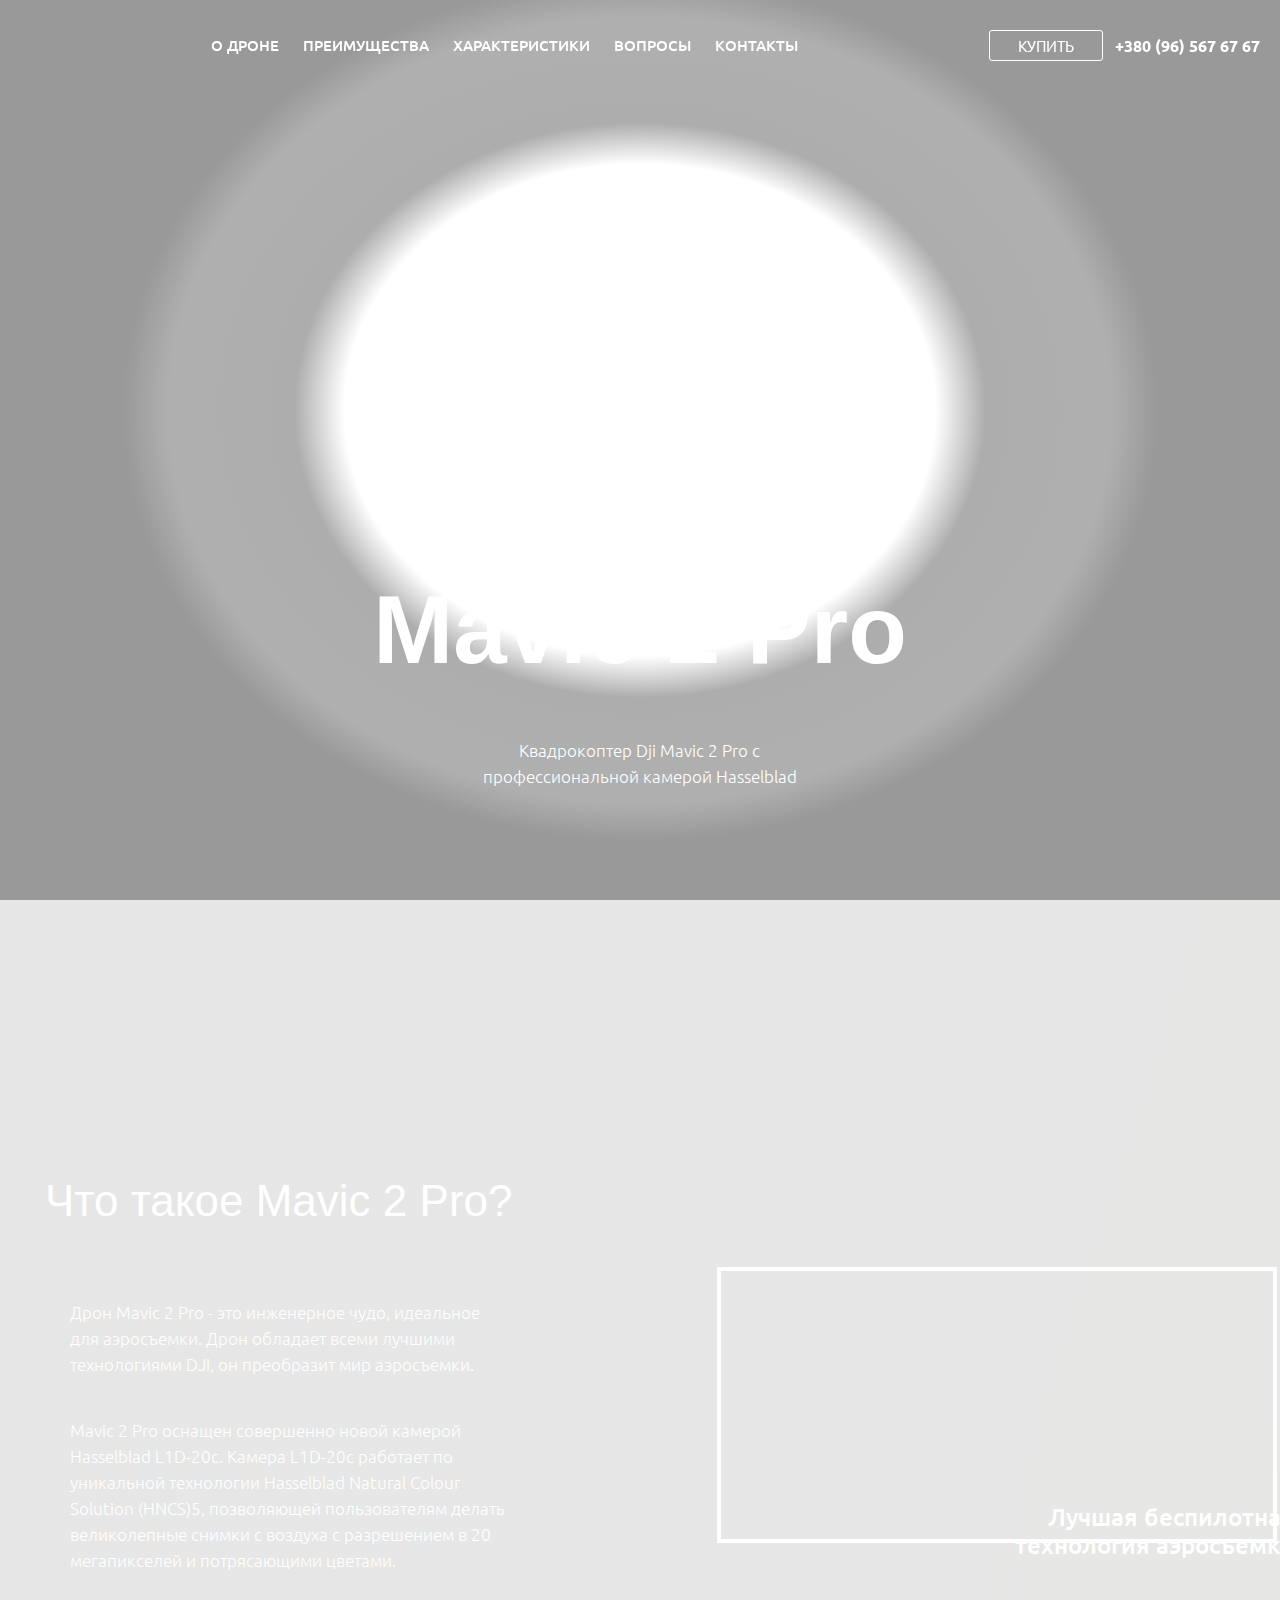
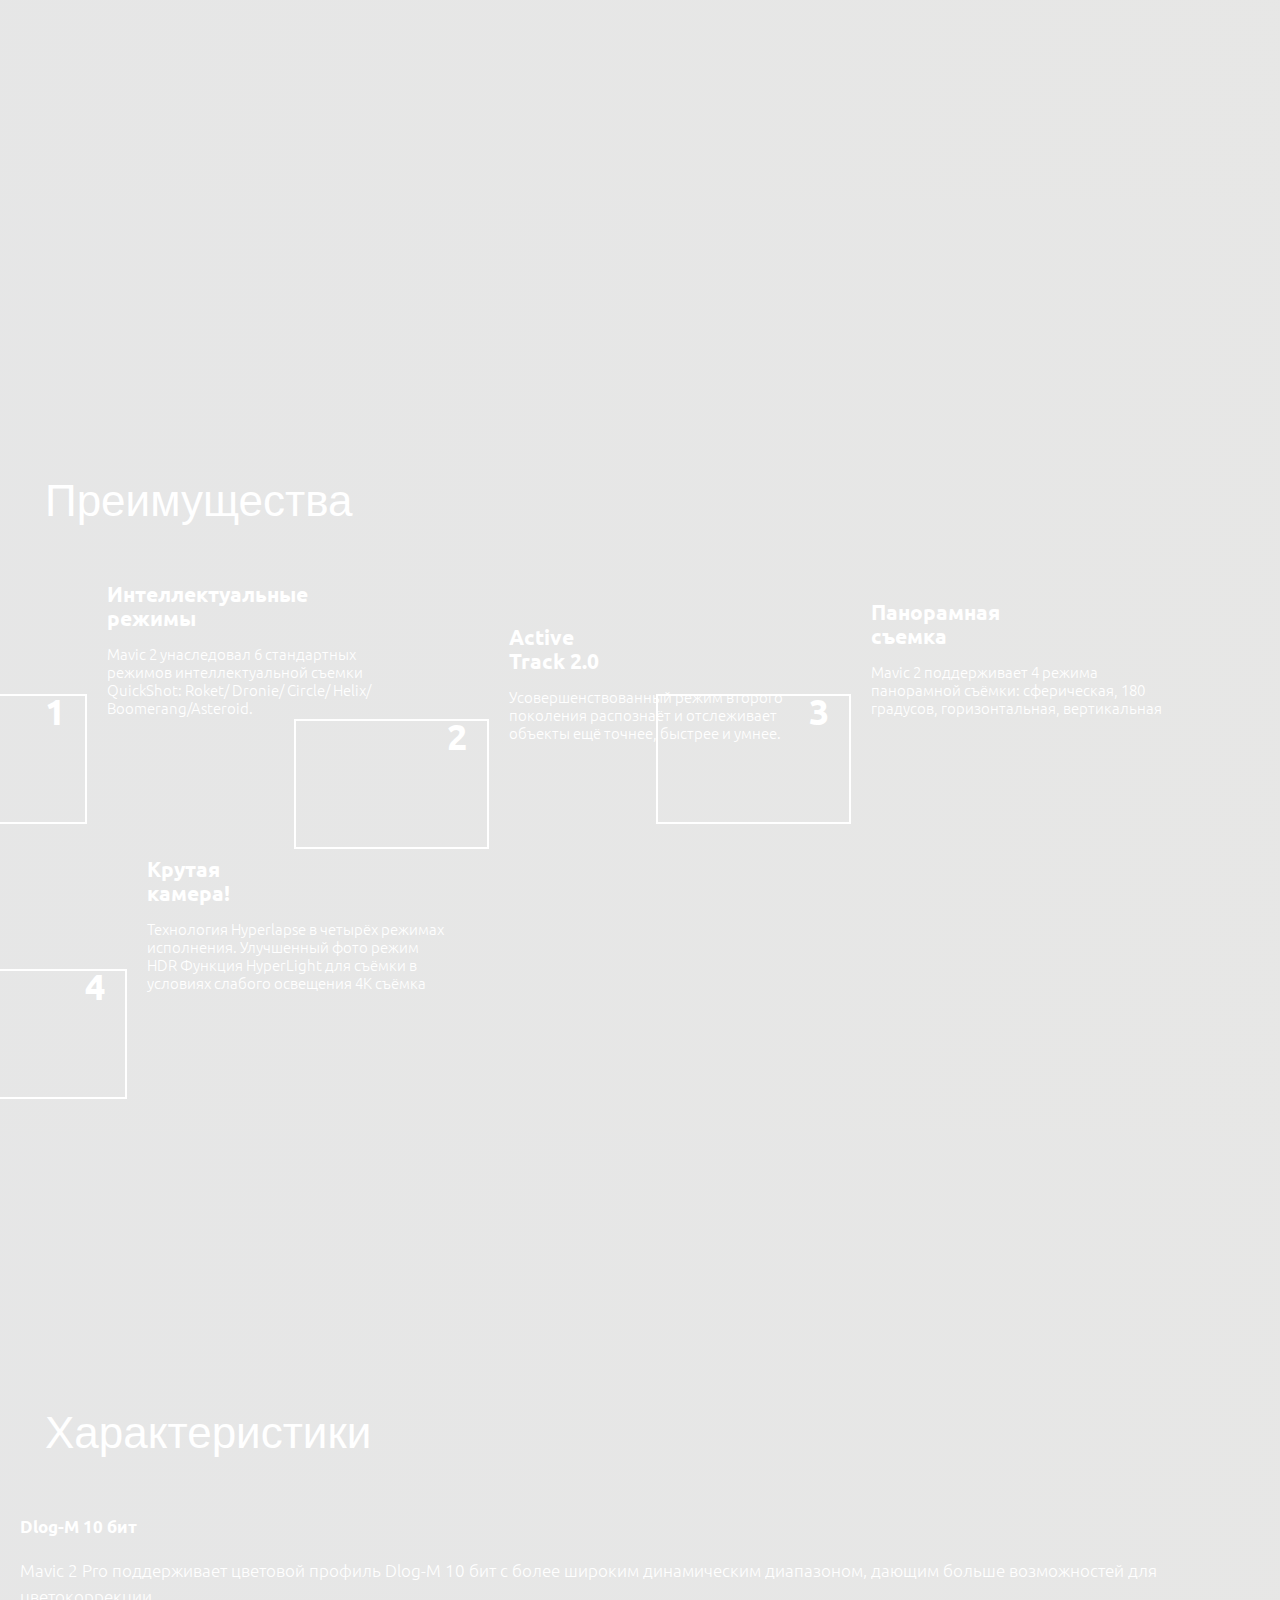
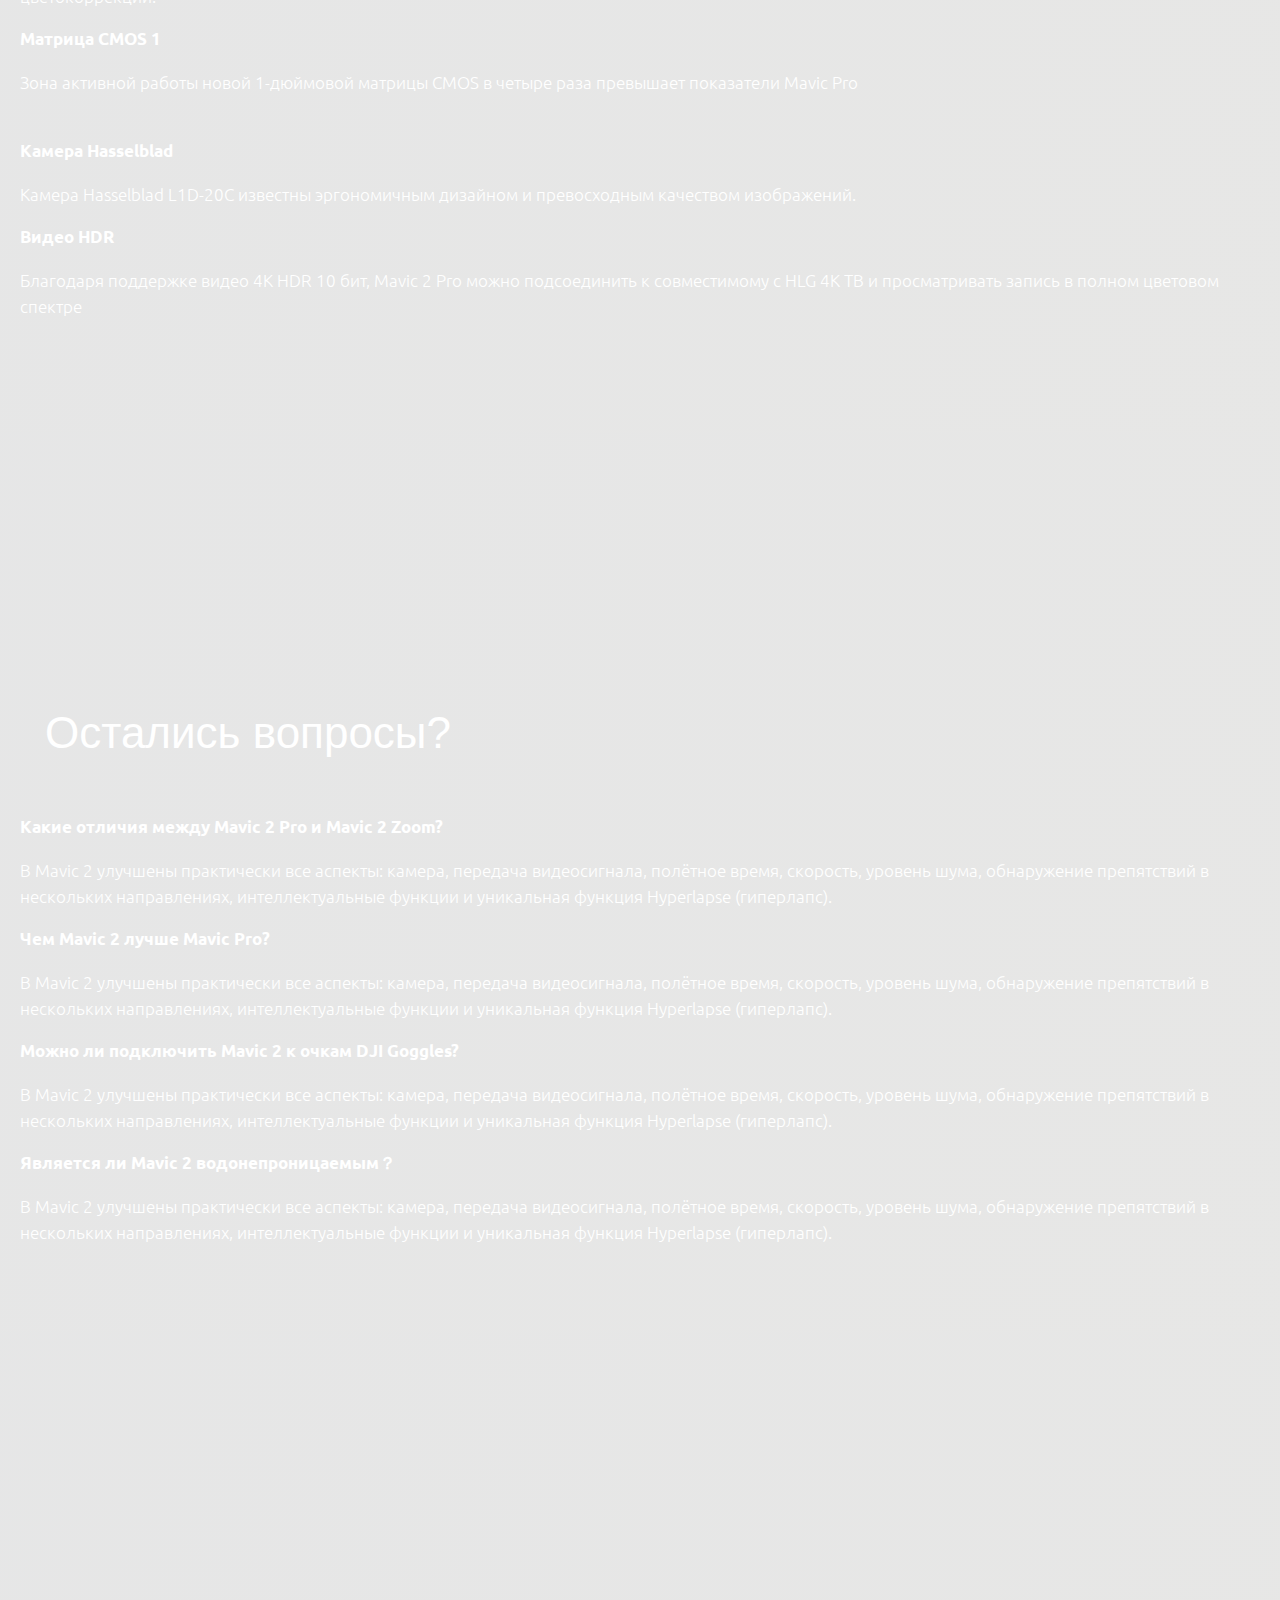
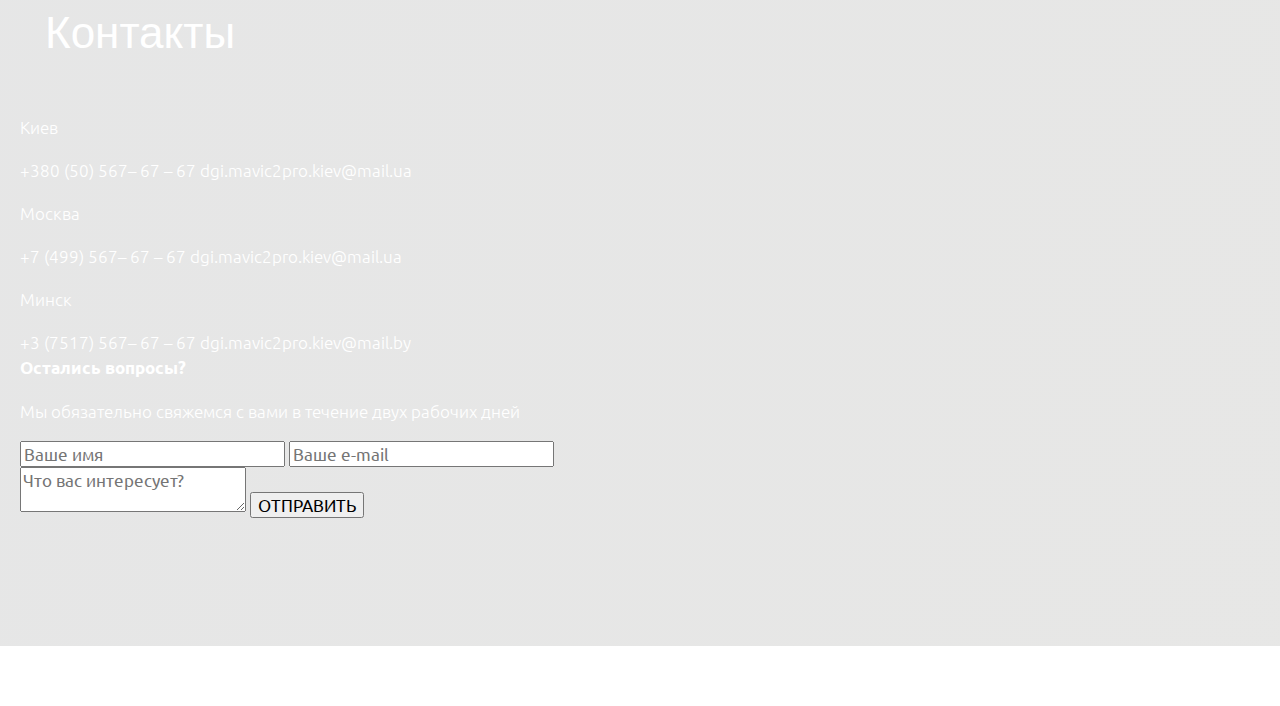
==== commit db03dc44: "Third section is ready (css)" ====
--- a/app/index.html
+++ b/app/index.html
@@ -6,6 +6,9 @@
   <meta name="viewport" content="width=device-width, initial-scale=1.0">
   <meta http-equiv="X-UA-Compatible" content="ie=edge">
   <title>Document</title>
+  <link rel="preconnect" href="https://fonts.googleapis.com">
+  <link rel="preconnect" href="https://fonts.gstatic.com" crossorigin>
+  <link href="https://fonts.googleapis.com/css2?family=Ubuntu:wght@300;500;700&display=swap" rel="stylesheet">
   <link rel="stylesheet" href="css/style.min.css">
 </head>
 
@@ -47,314 +50,332 @@
   </header>
 
   <section class="page-section top">
-    <div class="container">
-      <div class="top__inner">
-        <h1 class="top__title">
-          Mavic 2 Pro
-        </h1>
-        <img src="images/mavic.png" alt="">
-        <p class="top__text">
-          Квадрокоптер Dji Mavic 2 Pro
-          с профессиональной камерой Hasselblad
-        </p>
-        <ul class="top__social-list">
-          <li class="top__social-item">
-            <a href="" class="top__social-link">
-              <img src="images/facebook.svg" alt="">
-            </a>
-          </li>
-          <li class="top__social-item">
-            <a href="" class="top__social-link">
-              <img src="images/youtube.svg" alt="">
-            </a>
-          </li>
-          <li class="top__social-item">
-            <a href="" class="top__social-link">
-              <img src="images/instagram.svg" alt="">
-            </a>
-          </li>
-        </ul>
-      </div>
-    </div>
-    <div class="scroll__btn">
-      <a href="#products">
-        <img src="images/arrow-down.svg" alt="">
-      </a>
+    <div class="page-section__wrapper top__wrapper">
+      <div class="container">
+        <div class="top__inner">
+          <h1 class="top__title">
+            Mavic 2 Pro
+          </h1>
+          <img src="images/mavic.png" alt="">
+          <p class="top__text">
+            Квадрокоптер Dji Mavic 2 Pro
+            с профессиональной камерой Hasselblad
+          </p>
+          <ul class="top__social-list">
+            <li class="top__social-item">
+              <a class="top__social-link" href="#">
+                <img src="images/facebook.svg" alt="">
+              </a>
+            </li>
+            <li class="top__social-item">
+              <a class="top__social-link" href="#">
+                <img src="images/youtube.svg" alt="">
+              </a>
+            </li>
+            <li class="top__social-item">
+              <a class="top__social-link" href="#">
+                <img src="images/instagram.svg" alt="">
+              </a>
+            </li>
+          </ul>
+        </div>
+      </div>
+      <div class="scroll__btn">
+        <a href="#products">
+          <img src="images/arrow-down.svg" alt="">
+        </a>
+      </div>
     </div>
   </section>
 
   <section id="products" class="page-section products">
-    <div class="container">
-      <h3 class="title products__title">
-        Что такое Mavic 2 Pro?
-      </h3>
-      <div class="products__inner">
-        <div class="products__text">
-          <p>
-            Дрон Mavic 2 Pro - это инженерное чудо, идеальное для аэросъемки. Дрон обладает всеми лучшими технологиями
-            DJI, он преобразит мир аэросъемки.
-          </p>
-          <p>
-            Mavic 2 Pro оснащен совершенно новой камерой Hasselblad L1D-20c. Камера L1D-20c работает по уникальной
-            технологии Hasselblad Natural Colour Solution (HNCS)5, позволяющей пользователям делать великолепные снимки
-            с воздуха с разрешением в 20 мегапикселей и потрясающими цветами.
-          </p>
-        </div>
-        <div class="products__slider-box">
-          <p class="products__slider-text">
-            Лучшая беспилотная
-            технология аэросъемки
-          </p>
-          <div class="products__slider">
-            <div class="products__slider-item">
-              <img class="products__slider-img" src="images/slider-1.jpg" alt="">
-            </div>
-            <div class="products__slider-item">
-              <img class="products__slider-img" src="images/slider-1.jpg" alt="">
-            </div>
-            <div class="products__slider-item">
-              <img class="products__slider-img" src="images/slider-1.jpg" alt="">
-            </div>
-            <div class="products__slider-item">
-              <img class="products__slider-img" src="images/slider-1.jpg" alt="">
-            </div>
-            <div class="products__slider-item">
-              <img class="products__slider-img" src="images/slider-1.jpg" alt="">
-            </div>
-            <div class="products__slider-item">
-              <img class="products__slider-img" src="images/slider-1.jpg" alt="">
-            </div>
-          </div>
-        </div>
-      </div>
-    </div>
-    <div class="scroll__btn">
-      <a href="#benefits">
-        <img src="images/arrow-down.svg" alt="">
-      </a>
+    <div class="page-section__wrapper">
+      <div class="container">
+        <h3 class="title products__title">
+          Что такое Mavic 2 Pro?
+        </h3>
+        <div class="products__inner">
+          <div class="products__text">
+            <p>
+              Дрон Mavic 2 Pro - это инженерное чудо, идеальное для аэросъемки. Дрон обладает всеми лучшими технологиями
+              DJI, он преобразит мир аэросъемки.
+            </p>
+            <p>
+              Mavic 2 Pro оснащен совершенно новой камерой Hasselblad L1D-20c. Камера L1D-20c работает по уникальной
+              технологии Hasselblad Natural Colour Solution (HNCS)5, позволяющей пользователям делать великолепные
+              снимки
+              с воздуха с разрешением в 20 мегапикселей и потрясающими цветами.
+            </p>
+          </div>
+          <div class="products__slider-box">
+            <p class="products__slider-text">
+              Лучшая беспилотная
+              технология аэросъемки
+            </p>
+            <div class="products__slider">
+              <div class="products__slider-item">
+                <img class="products__slider-img" src="images/slider-1.jpg" alt="">
+              </div>
+              <div class="products__slider-item">
+                <img class="products__slider-img" src="images/slider-1.jpg" alt="">
+              </div>
+              <div class="products__slider-item">
+                <img class="products__slider-img" src="images/slider-1.jpg" alt="">
+              </div>
+              <div class="products__slider-item">
+                <img class="products__slider-img" src="images/slider-1.jpg" alt="">
+              </div>
+              <div class="products__slider-item">
+                <img class="products__slider-img" src="images/slider-1.jpg" alt="">
+              </div>
+              <div class="products__slider-item">
+                <img class="products__slider-img" src="images/slider-1.jpg" alt="">
+              </div>
+            </div>
+          </div>
+        </div>
+      </div>
+      <div class="scroll__btn">
+        <a href="#benefits">
+          <img src="images/arrow-down.svg" alt="">
+        </a>
+      </div>
     </div>
   </section>
 
   <section id="benefits" class="page-section benefits">
-    <div class="container">
-      <h3 class="title">
-        Преимущества
-      </h3>
-      <div class="benefits__items">
-        <div class="benefits__item">
-          <div class="benefits__num">1</div>
-          <div class="benefits__img">
-            <img src="images/benefits-1.jpg" alt="">
-          </div>
-          <div class="benefits__info">
-            <h4 class="benefits__info-title">
-              Интеллектуальные
-              режимы
-            </h4>
-            <p class="benefits__info-text">
-              Mavic 2 унаследовал 6 стандартных режимов интеллектуальной съемки
-              QuickShot:Roket/Dronie/Circle/Helix/Boomerang/Asteroid.
-            </p>
-          </div>
-        </div>
-        <div class="benefits__item">
-          <div class="benefits__num">2</div>
-          <div class="benefits__img">
-            <img src="images/benefits-2.jpg" alt="">
-          </div>
-          <div class="benefits__info">
-            <h4 class="benefits__info-title">
-              Active Track 2.0
-            </h4>
-            <p class="benefits__info-text">
-              Усовершенствованный режим второго поколения распознаёт и отслеживает объекты ещё точнее, быстрее и умнее.
-            </p>
-          </div>
-        </div>
-        <div class="benefits__item">
-          <div class="benefits__num">3</div>
-          <div class="benefits__img">
-            <img src="images/benefits-3.jpg" alt="">
-          </div>
-          <div class="benefits__info">
-            <h4 class="benefits__info-title">
-              Панорамная
-              съемка
-            </h4>
-            <p class="benefits__info-text">
-              Mavic 2 поддерживает 4 режима
-              панорамной съёмки: сферическая,
-              180 градусов,
-              горизонтальная, вертикальная
-            </p>
-          </div>
-        </div>
-        <div class="benefits__item">
-          <div class="benefits__num">4</div>
-          <div class="benefits__img">
-            <img src="images/benefits-4.jpg" alt="">
-          </div>
-          <div class="benefits__info">
-            <h4 class="benefits__info-title">
-              Крутая
-              камера!
-            </h4>
-            <p class="benefits__info-text">
-              Технология Hyperlapse в четырёх режимах исполнения.
-              Улучшенный фото режим HDR
-              Функция HyperLight для съёмки в условиях слабого освещения
-              4К съёмка
-            </p>
-          </div>
-        </div>
-      </div>
-    </div>
-    <div class="scroll__btn">
-      <a href="#specification">
-        <img src="images/arrow-down.svg" alt="">
-      </a>
+    <div class="page-section__wrapper">
+      <div class="container">
+        <h3 class="title">
+          Преимущества
+        </h3>
+        <div class="benefits__items">
+          <div class="benefits__item benefits__item-1">
+            <div class="benefits__num">1</div>
+            <div class="benefits__img">
+              <img src="images/benefits-1.jpg" alt="">
+            </div>
+            <div class="benefits__info">
+              <h4 class="benefits__info-title">
+                Интеллектуальные
+                режимы
+              </h4>
+              <p class="benefits__info-text">
+                Mavic 2 унаследовал 6 стандартных режимов интеллектуальной съемки
+                QuickShot: Roket/ Dronie/ Circle/ Helix/ Boomerang/Asteroid.
+              </p>
+            </div>
+          </div>
+          <div class="benefits__item">
+            <div class="benefits__num">2</div>
+            <div class="benefits__img">
+              <img src="images/benefits-2.jpg" alt="">
+            </div>
+            <div class="benefits__info">
+              <h4 class="benefits__info-title">
+                Active Track 2.0
+              </h4>
+              <p class="benefits__info-text">
+                Усовершенствованный режим второго поколения распознаёт и отслеживает объекты ещё точнее, быстрее и
+                умнее.
+              </p>
+            </div>
+          </div>
+          <div class="benefits__item benefits__item-3">
+            <div class="benefits__num">3</div>
+            <div class="benefits__img">
+              <img src="images/benefits-3.jpg" alt="">
+            </div>
+            <div class="benefits__info">
+              <h4 class="benefits__info-title">
+                Панорамная
+                съемка
+              </h4>
+              <p class="benefits__info-text">
+                Mavic 2 поддерживает 4 режима
+                панорамной съёмки: сферическая,
+                180 градусов,
+                горизонтальная, вертикальная
+              </p>
+            </div>
+          </div>
+          <div class="benefits__item">
+            <div class="benefits__num">4</div>
+            <div class="benefits__img">
+              <img src="images/benefits-4.jpg" alt="">
+            </div>
+            <div class="benefits__info">
+              <h4 class="benefits__info-title">
+                Крутая
+                камера!
+              </h4>
+              <p class="benefits__info-text">
+                Технология Hyperlapse в четырёх режимах исполнения.
+                Улучшенный фото режим HDR
+                Функция HyperLight для съёмки в условиях слабого освещения
+                4К съёмка
+              </p>
+            </div>
+          </div>
+        </div>
+      </div>
+      <div class="scroll__btn">
+        <a href="#specification">
+          <img src="images/arrow-down.svg" alt="">
+        </a>
+      </div>
     </div>
   </section>
 
   <section id="specification" class="page-section specification">
-    <div class="container">
-      <h3 class="title">Характеристики</h3>
-      <div class="specification__inner">
-        <div class="specification__item">
-          <div class="specification__box">
-            <h4 class="specification__box-title">Dlog-M 10 бит</h4>
-            <p class="specification__box-text">
-              Mavic 2 Pro поддерживает цветовой профиль Dlog-M 10 бит с более широким
-              динамическим диапазоном, дающим больше возможностей для цветокоррекции.
-            </p>
-          </div>
-          <div class="specification__box">
-            <h4 class="specification__box-title">Матрица CMOS 1</h4>
-            <p class="specification__box-text">
-              Зона активной работы новой 1-дюймовой матрицы CMOS в четыре раза превышает показатели Mavic Pro
-            </p>
-          </div>
-        </div>
-        <div class="specification__item">
-          <img src="images/mavic.png" alt="">
-        </div>
-        <div class="specification__item">
-          <div class="specification__box">
-            <h4 class="specification__box-title">Камера Hasselblad</h4>
-            <p class="specification__box-text">
-              Камера Hasselblad L1D-20С
-              известны эргономичным дизайном
-              и превосходным качеством изображений.
-            </p>
-          </div>
-          <div class="specification__box">
-            <h4 class="specification__box-title">Видео HDR</h4>
-            <p class="specification__box-text">
-              Благодаря поддержке видео 4K HDR 10 бит, Mavic 2 Pro можно подсоединить к совместимому с HLG 4K ТВ и
-              просматривать запись в полном цветовом спектре
-            </p>
-          </div>
-        </div>
-      </div>
-    </div>
-    <div class="scroll__btn">
-      <a href="#questions">
-        <img src="images/arrow-down.svg" alt="">
-      </a>
+    <div class="page-section__wrapper">
+      <div class="container">
+        <h3 class="title">Характеристики</h3>
+        <div class="specification__inner">
+          <div class="specification__item">
+            <div class="specification__box">
+              <h4 class="specification__box-title">Dlog-M 10 бит</h4>
+              <p class="specification__box-text">
+                Mavic 2 Pro поддерживает цветовой профиль Dlog-M 10 бит с более широким
+                динамическим диапазоном, дающим больше возможностей для цветокоррекции.
+              </p>
+            </div>
+            <div class="specification__box">
+              <h4 class="specification__box-title">Матрица CMOS 1</h4>
+              <p class="specification__box-text">
+                Зона активной работы новой 1-дюймовой матрицы CMOS в четыре раза превышает показатели Mavic Pro
+              </p>
+            </div>
+          </div>
+          <div class="specification__item">
+            <img src="images/mavic.png" alt="">
+          </div>
+          <div class="specification__item">
+            <div class="specification__box">
+              <h4 class="specification__box-title">Камера Hasselblad</h4>
+              <p class="specification__box-text">
+                Камера Hasselblad L1D-20С
+                известны эргономичным дизайном
+                и превосходным качеством изображений.
+              </p>
+            </div>
+            <div class="specification__box">
+              <h4 class="specification__box-title">Видео HDR</h4>
+              <p class="specification__box-text">
+                Благодаря поддержке видео 4K HDR 10 бит, Mavic 2 Pro можно подсоединить к совместимому с HLG 4K ТВ и
+                просматривать запись в полном цветовом спектре
+              </p>
+            </div>
+          </div>
+        </div>
+      </div>
+      <div class="scroll__btn">
+        <a href="#questions">
+          <img src="images/arrow-down.svg" alt="">
+        </a>
+      </div>
     </div>
   </section>
 
   <section id="questions" class="page-section questions">
-    <div class="container">
-      <h3 class="title">Остались вопросы?</h3>
-      <div class="questions__items">
-        <div class="questions__item">
-          <h4 class="questions__item-title">Какие отличия между Mavic 2 Pro и Mavic 2 Zoom?</h4>
-          <p class="questions__item-text">В Mavic 2 улучшены практически все аспекты: камера, передача видеосигнала,
-            полётное время, скорость, уровень шума, обнаружение препятствий в нескольких направлениях, интеллектуальные
-            функции и уникальная функция Hyperlapse (гиперлапс).</p>
-        </div>
-        <div class="questions__item">
-          <h4 class="questions__item-title">Чем Mavic 2 лучше Mavic Pro?</h4>
-          <p class="questions__item-text">В Mavic 2 улучшены практически все аспекты: камера, передача видеосигнала,
-            полётное время, скорость, уровень шума, обнаружение препятствий в нескольких направлениях, интеллектуальные
-            функции и уникальная функция Hyperlapse (гиперлапс).</p>
-        </div>
-        <div class="questions__item">
-          <h4 class="questions__item-title">Можно ли подключить Mavic 2 к очкам DJI Goggles?</h4>
-          <p class="questions__item-text">В Mavic 2 улучшены практически все аспекты: камера, передача видеосигнала,
-            полётное время, скорость, уровень шума, обнаружение препятствий в нескольких направлениях, интеллектуальные
-            функции и уникальная функция Hyperlapse (гиперлапс).</p>
-        </div>
-        <div class="questions__item">
-          <h4 class="questions__item-title">Является ли Mavic 2 водонепроницаемым？</h4>
-          <p class="questions__item-text">В Mavic 2 улучшены практически все аспекты: камера, передача видеосигнала,
-            полётное время, скорость, уровень шума, обнаружение препятствий в нескольких направлениях, интеллектуальные
-            функции и уникальная функция Hyperlapse (гиперлапс).</p>
-        </div>
-      </div>
-    </div>
-    <div class="scroll__btn">
-      <a href="#contacts">
-        <img src="images/arrow-down.svg" alt="">
-      </a>
+    <div class="page-section__wrapper">
+      <div class="container">
+        <h3 class="title">Остались вопросы?</h3>
+        <div class="questions__items">
+          <div class="questions__item">
+            <h4 class="questions__item-title">Какие отличия между Mavic 2 Pro и Mavic 2 Zoom?</h4>
+            <p class="questions__item-text">В Mavic 2 улучшены практически все аспекты: камера, передача видеосигнала,
+              полётное время, скорость, уровень шума, обнаружение препятствий в нескольких направлениях,
+              интеллектуальные
+              функции и уникальная функция Hyperlapse (гиперлапс).</p>
+          </div>
+          <div class="questions__item">
+            <h4 class="questions__item-title">Чем Mavic 2 лучше Mavic Pro?</h4>
+            <p class="questions__item-text">В Mavic 2 улучшены практически все аспекты: камера, передача видеосигнала,
+              полётное время, скорость, уровень шума, обнаружение препятствий в нескольких направлениях,
+              интеллектуальные
+              функции и уникальная функция Hyperlapse (гиперлапс).</p>
+          </div>
+          <div class="questions__item">
+            <h4 class="questions__item-title">Можно ли подключить Mavic 2 к очкам DJI Goggles?</h4>
+            <p class="questions__item-text">В Mavic 2 улучшены практически все аспекты: камера, передача видеосигнала,
+              полётное время, скорость, уровень шума, обнаружение препятствий в нескольких направлениях,
+              интеллектуальные
+              функции и уникальная функция Hyperlapse (гиперлапс).</p>
+          </div>
+          <div class="questions__item">
+            <h4 class="questions__item-title">Является ли Mavic 2 водонепроницаемым？</h4>
+            <p class="questions__item-text">В Mavic 2 улучшены практически все аспекты: камера, передача видеосигнала,
+              полётное время, скорость, уровень шума, обнаружение препятствий в нескольких направлениях,
+              интеллектуальные
+              функции и уникальная функция Hyperlapse (гиперлапс).</p>
+          </div>
+        </div>
+      </div>
+      <div class="scroll__btn">
+        <a href="#contacts">
+          <img src="images/arrow-down.svg" alt="">
+        </a>
+      </div>
     </div>
   </section>
 
   <section id="contacts" class="page-section contacts">
-    <div class="container">
-      <h3 class="title">Контакты</h3>
-      <div class="contacts__inner">
-        <div class="contacts__info">
-          <div class="contacts__info-box">
-            <p class="contacts__info-title">Киев</p>
-            <a class="contacts__info-phone" href="tel:+380505676767">+380 (50) 567– 67 – 67</a>
-            <a class="contacts__info-email" href="mailto:dgi.mavic2pro.kiev@mail.ua">dgi.mavic2pro.kiev@mail.ua</a>
-          </div>
-          <div class="contacts__info-box">
-            <p class="contacts__info-title">Москва</p>
-            <a class="contacts__info-phone" href="tel:+74995676767">+7 (499) 567– 67 – 67</a>
-            <a class="contacts__info-email" href="mailto:dgi.mavic2pro.kiev@mail.ru">dgi.mavic2pro.kiev@mail.ua</a>
-          </div>
-          <div class="contacts__info-box">
-            <p class="contacts__info-title">Минск</p>
-            <a class="contacts__info-phone" href="tel:+375175676767">+3 (7517) 567– 67 – 67</a>
-            <a class="contacts__info-email" href="mailto:dgi.mavic2pro.kiev@mail.by">dgi.mavic2pro.kiev@mail.by</a>
-          </div>
-        </div>
-        <div class="contacts__form">
-          <form>
-            <h4 class="contacts__form-title">
-              Остались вопросы?
-            </h4>
-            <p class="contacts__form-text">
-              Мы обязательно свяжемся с вами в течение двух рабочих дней
-            </p>
-            <div class="contacts__form-box">
-              <input class="contacts__form-input" type="text" placeholder="Ваше имя">
-              <input class="contacts__form-input" type="email" placeholder="Ваше e-mail">
-            </div>
-            <textarea class="contacts__form-textarea" placeholder="Что вас интересует?"></textarea>
-            <input class="contacts__form-btn" type="submit" value="ОТПРАВИТЬ">
-          </form>
-        </div>
-        <ul class="contacts__social-list">
-          <li class="contacts__social-item">
-            <a href="" class="contacts__social-link">
-              <img src="images/facebook.svg" alt="">
-            </a>
-          </li>
-          <li class="contacts__social-item">
-            <a href="" class="contacts__social-link">
-              <img src="images/youtube.svg" alt="">
-            </a>
-          </li>
-          <li class="contacts__social-item">
-            <a href="" class="contacts__social-link">
-              <img src="images/instagram.svg" alt="">
-            </a>
-          </li>
-        </ul>
+    <div class="page-section__wrapper">
+      <div class="container">
+        <h3 class="title">Контакты</h3>
+        <div class="contacts__inner">
+          <div class="contacts__info">
+            <div class="contacts__info-box">
+              <p class="contacts__info-title">Киев</p>
+              <a class="contacts__info-phone" href="tel:+380505676767">+380 (50) 567– 67 – 67</a>
+              <a class="contacts__info-email" href="mailto:dgi.mavic2pro.kiev@mail.ua">dgi.mavic2pro.kiev@mail.ua</a>
+            </div>
+            <div class="contacts__info-box">
+              <p class="contacts__info-title">Москва</p>
+              <a class="contacts__info-phone" href="tel:+74995676767">+7 (499) 567– 67 – 67</a>
+              <a class="contacts__info-email" href="mailto:dgi.mavic2pro.kiev@mail.ru">dgi.mavic2pro.kiev@mail.ua</a>
+            </div>
+            <div class="contacts__info-box">
+              <p class="contacts__info-title">Минск</p>
+              <a class="contacts__info-phone" href="tel:+375175676767">+3 (7517) 567– 67 – 67</a>
+              <a class="contacts__info-email" href="mailto:dgi.mavic2pro.kiev@mail.by">dgi.mavic2pro.kiev@mail.by</a>
+            </div>
+          </div>
+          <div class="contacts__form">
+            <form>
+              <h4 class="contacts__form-title">
+                Остались вопросы?
+              </h4>
+              <p class="contacts__form-text">
+                Мы обязательно свяжемся с вами в течение двух рабочих дней
+              </p>
+              <div class="contacts__form-box">
+                <input class="contacts__form-input" type="text" placeholder="Ваше имя">
+                <input class="contacts__form-input" type="email" placeholder="Ваше e-mail">
+              </div>
+              <textarea class="contacts__form-textarea" placeholder="Что вас интересует?"></textarea>
+              <input class="contacts__form-btn" type="submit" value="ОТПРАВИТЬ">
+            </form>
+          </div>
+          <ul class="contacts__social-list">
+            <li class="contacts__social-item">
+              <a href="" class="contacts__social-link">
+                <img src="images/facebook.svg" alt="">
+              </a>
+            </li>
+            <li class="contacts__social-item">
+              <a href="" class="contacts__social-link">
+                <img src="images/youtube.svg" alt="">
+              </a>
+            </li>
+            <li class="contacts__social-item">
+              <a href="" class="contacts__social-link">
+                <img src="images/instagram.svg" alt="">
+              </a>
+            </li>
+          </ul>
+        </div>
       </div>
     </div>
   </section>
--- a/app/css/style.min.css
+++ b/app/css/style.min.css
@@ -1 +1 @@
-/*! normalize.css v8.0.1 | MIT License | github.com/necolas/normalize.css */html{line-height:1.15;-webkit-text-size-adjust:100%}body{margin:0}main{display:block}h1{font-size:2em;margin:0.67em 0}hr{-webkit-box-sizing:content-box;box-sizing:content-box;height:0;overflow:visible}pre{font-family:monospace, monospace;font-size:1em}a{background-color:transparent}abbr[title]{border-bottom:none;text-decoration:underline;-webkit-text-decoration:underline dotted;text-decoration:underline dotted}b,strong{font-weight:bolder}code,kbd,samp{font-family:monospace, monospace;font-size:1em}small{font-size:80%}sub,sup{font-size:75%;line-height:0;position:relative;vertical-align:baseline}sub{bottom:-0.25em}sup{top:-0.5em}img{border-style:none}button,input,optgroup,select,textarea{font-family:inherit;font-size:100%;line-height:1.15;margin:0}button,input{overflow:visible}button,select{text-transform:none}button,[type="button"],[type="reset"],[type="submit"]{-webkit-appearance:button}button::-moz-focus-inner,[type="button"]::-moz-focus-inner,[type="reset"]::-moz-focus-inner,[type="submit"]::-moz-focus-inner{border-style:none;padding:0}button:-moz-focusring,[type="button"]:-moz-focusring,[type="reset"]:-moz-focusring,[type="submit"]:-moz-focusring{outline:1px dotted ButtonText}fieldset{padding:0.35em 0.75em 0.625em}legend{-webkit-box-sizing:border-box;box-sizing:border-box;color:inherit;display:table;max-width:100%;padding:0;white-space:normal}progress{vertical-align:baseline}textarea{overflow:auto}[type="checkbox"],[type="radio"]{-webkit-box-sizing:border-box;box-sizing:border-box;padding:0}[type="number"]::-webkit-inner-spin-button,[type="number"]::-webkit-outer-spin-button{height:auto}[type="search"]{-webkit-appearance:textfield;outline-offset:-2px}[type="search"]::-webkit-search-decoration{-webkit-appearance:none}::-webkit-file-upload-button{-webkit-appearance:button;font:inherit}details{display:block}summary{display:list-item}template{display:none}[hidden]{display:none}.slick-slider{position:relative;display:block;-webkit-box-sizing:border-box;box-sizing:border-box;-webkit-user-select:none;-moz-user-select:none;-ms-user-select:none;user-select:none;-webkit-touch-callout:none;-khtml-user-select:none;-ms-touch-action:pan-y;touch-action:pan-y;-webkit-tap-highlight-color:transparent}.slick-list{position:relative;display:block;overflow:hidden;margin:0;padding:0}.slick-list:focus{outline:none}.slick-list.dragging{cursor:pointer;cursor:hand}.slick-slider .slick-track,.slick-slider .slick-list{-webkit-transform:translate3d(0, 0, 0);-ms-transform:translate3d(0, 0, 0);transform:translate3d(0, 0, 0)}.slick-track{position:relative;top:0;left:0;display:block;margin-left:auto;margin-right:auto}.slick-track:before,.slick-track:after{display:table;content:''}.slick-track:after{clear:both}.slick-loading .slick-track{visibility:hidden}.slick-slide{display:none;float:left;height:100%;min-height:1px}[dir='rtl'] .slick-slide{float:right}.slick-slide img{display:block}.slick-slide.slick-loading img{display:none}.slick-slide.dragging img{pointer-events:none}.slick-initialized .slick-slide{display:block}.slick-loading .slick-slide{visibility:hidden}.slick-vertical .slick-slide{display:block;height:auto;border:1px solid transparent}.slick-arrow.slick-hidden{display:none}@font-face{font-family:"SFProDisplay-Light", sans-serif;src:url("../fonts/SFProDisplay-Light.woff2") format("woff2"),url("../fonts/SFProDisplay-Light.woff") format("woff");font-weight:300;font-style:normal;font-display:swap}@font-face{font-family:"SFProDisplay-Regular", sans-serif;src:url("../fonts/SFProDisplay-Regular.woff2") format("woff2"),url("../fonts/SFProDisplay-Regular.woff") format("woff");font-weight:400;font-style:normal;font-display:swap}@font-face{font-family:"SFProDisplay-Medium", sans-serif;src:url("../fonts/SFProDisplay-Medium.woff2") format("woff2"),url("../fonts/SFProDisplay-Medium.woff") format("woff");font-weight:500;font-style:normal;font-display:swap}@font-face{font-family:"SFProDisplay-Semibold", sans-serif;src:url("../fonts/SFProDisplay-Semibold.woff2") format("woff2"),url("../fonts/SFProDisplay-Semibold.woff") format("woff");font-weight:600;font-style:normal;font-display:swap}@font-face{font-family:"SFProDisplay-Bold", sans-serif;src:url("../fonts/SFProDisplay-Bold.woff2") format("woff2"),url("../fonts/SFProDisplay-Bold.woff") format("woff");font-weight:700;font-style:normal;font-display:swap}html{-webkit-box-sizing:border-box;box-sizing:border-box;scroll-behavior:smooth}*,*::before,*::after{-webkit-box-sizing:inherit;box-sizing:inherit}a{text-decoration:none;color:inherit}ul,li{list-style:none;margin:0;padding:0}h1,h2,h3,h4,h5,h6{margin:0;font-size:inherit}body{min-width:320px;overflow-x:hidden;position:relative;color:#ffffff}.container{max-width:1270px;padding:0 15px;margin:0 auto}.page-section{min-height:100vh;background-image:url("../images/page-bg.jpg");background-repeat:no-repeat;background-position:top center;background-size:cover;position:relative;padding:70px 0 50px}.scroll__btn{padding:20px 0 30px;text-align:center;position:absolute;left:0;right:0;bottom:0}
+.title{font-family:"SFProDisplay-Regular", sans-serif;font-weight:400}.top__title{font-family:"SFProDisplay-Semibold", sans-serif;font-weight:600}body{font-family:"Ubuntu", sans-serif;font-weight:300}.header__inner,.products__slider-text{font-family:"Ubuntu", sans-serif;font-weight:500}.header__phone,.benefits__num,.benefits__info-title{font-family:"Ubuntu", sans-serif;font-weight:700}/*! normalize.css v8.0.1 | MIT License | github.com/necolas/normalize.css */html{line-height:1.15;-webkit-text-size-adjust:100%}body{margin:0}main{display:block}h1{font-size:2em;margin:0.67em 0}hr{-webkit-box-sizing:content-box;box-sizing:content-box;height:0;overflow:visible}pre{font-family:monospace, monospace;font-size:1em}a{background-color:transparent}abbr[title]{border-bottom:none;text-decoration:underline;-webkit-text-decoration:underline dotted;text-decoration:underline dotted}b,strong{font-weight:bolder}code,kbd,samp{font-family:monospace, monospace;font-size:1em}small{font-size:80%}sub,sup{font-size:75%;line-height:0;position:relative;vertical-align:baseline}sub{bottom:-0.25em}sup{top:-0.5em}img{border-style:none}button,input,optgroup,select,textarea{font-family:inherit;font-size:100%;line-height:1.15;margin:0}button,input{overflow:visible}button,select{text-transform:none}button,[type="button"],[type="reset"],[type="submit"]{-webkit-appearance:button}button::-moz-focus-inner,[type="button"]::-moz-focus-inner,[type="reset"]::-moz-focus-inner,[type="submit"]::-moz-focus-inner{border-style:none;padding:0}button:-moz-focusring,[type="button"]:-moz-focusring,[type="reset"]:-moz-focusring,[type="submit"]:-moz-focusring{outline:1px dotted ButtonText}fieldset{padding:0.35em 0.75em 0.625em}legend{-webkit-box-sizing:border-box;box-sizing:border-box;color:inherit;display:table;max-width:100%;padding:0;white-space:normal}progress{vertical-align:baseline}textarea{overflow:auto}[type="checkbox"],[type="radio"]{-webkit-box-sizing:border-box;box-sizing:border-box;padding:0}[type="number"]::-webkit-inner-spin-button,[type="number"]::-webkit-outer-spin-button{height:auto}[type="search"]{-webkit-appearance:textfield;outline-offset:-2px}[type="search"]::-webkit-search-decoration{-webkit-appearance:none}::-webkit-file-upload-button{-webkit-appearance:button;font:inherit}details{display:block}summary{display:list-item}template{display:none}[hidden]{display:none}.slick-slider{position:relative;display:block;-webkit-box-sizing:border-box;box-sizing:border-box;-webkit-user-select:none;-moz-user-select:none;-ms-user-select:none;user-select:none;-webkit-touch-callout:none;-khtml-user-select:none;-ms-touch-action:pan-y;touch-action:pan-y;-webkit-tap-highlight-color:transparent}.slick-list{position:relative;display:block;overflow:hidden;margin:0;padding:0}.slick-list:focus{outline:none}.slick-list.dragging{cursor:pointer;cursor:hand}.slick-slider .slick-track,.slick-slider .slick-list{-webkit-transform:translate3d(0, 0, 0);-ms-transform:translate3d(0, 0, 0);transform:translate3d(0, 0, 0)}.slick-track{position:relative;top:0;left:0;display:block;margin-left:auto;margin-right:auto}.slick-track:before,.slick-track:after{display:table;content:''}.slick-track:after{clear:both}.slick-loading .slick-track{visibility:hidden}.slick-slide{display:none;float:left;height:100%;min-height:1px}[dir='rtl'] .slick-slide{float:right}.slick-slide img{display:block}.slick-slide.slick-loading img{display:none}.slick-slide.dragging img{pointer-events:none}.slick-initialized .slick-slide{display:block}.slick-loading .slick-slide{visibility:hidden}.slick-vertical .slick-slide{display:block;height:auto;border:1px solid transparent}.slick-arrow.slick-hidden{display:none}@font-face{font-family:"SFProDisplay-Light", sans-serif;src:url("../fonts/SFProDisplay-Light.woff2") format("woff2"),url("../fonts/SFProDisplay-Light.woff") format("woff");font-weight:300;font-style:normal;font-display:swap}@font-face{font-family:"SFProDisplay-Regular", sans-serif;src:url("../fonts/SFProDisplay-Regular.woff2") format("woff2"),url("../fonts/SFProDisplay-Regular.woff") format("woff");font-weight:400;font-style:normal;font-display:swap}@font-face{font-family:"SFProDisplay-Medium", sans-serif;src:url("../fonts/SFProDisplay-Medium.woff2") format("woff2"),url("../fonts/SFProDisplay-Medium.woff") format("woff");font-weight:500;font-style:normal;font-display:swap}@font-face{font-family:"SFProDisplay-Semibold", sans-serif;src:url("../fonts/SFProDisplay-Semibold.woff2") format("woff2"),url("../fonts/SFProDisplay-Semibold.woff") format("woff");font-weight:600;font-style:normal;font-display:swap}@font-face{font-family:"SFProDisplay-Bold", sans-serif;src:url("../fonts/SFProDisplay-Bold.woff2") format("woff2"),url("../fonts/SFProDisplay-Bold.woff") format("woff");font-weight:700;font-style:normal;font-display:swap}html{-webkit-box-sizing:border-box;box-sizing:border-box;scroll-behavior:smooth}*,*::before,*::after{-webkit-box-sizing:inherit;box-sizing:inherit}a{text-decoration:none;color:inherit}ul,li{list-style:none;margin:0;padding:0}h1,h2,h3,h4,h5,h6{margin:0;font-size:inherit}body{min-width:320px;overflow-x:hidden;position:relative;color:#ffffff;font-size:17px;line-height:26px}.container{max-width:1270px;padding:0 15px;margin:0 auto}.page-section{background-image:url("../images/page-bg.jpg");background-repeat:no-repeat;background-position:top center;background-size:cover;position:relative}.page-section::before{content:"";position:absolute;top:0;left:0;right:0;bottom:0;background:-o-linear-gradient(342.46deg, rgba(23,26,28,0.72) 0%, #5E5E57 100%);background:linear-gradient(107.54deg, rgba(23,26,28,0.72) 0%, #5E5E57 100%);opacity:0.15}.page-section__wrapper{position:relative;z-index:1;padding:74px 0 50px;min-height:100vh}.title{font-size:44px;line-height:53px;padding-left:25px;padding-top:200px;margin-bottom:55px}.scroll__btn{padding:20px 0 30px;text-align:center;position:absolute;left:0;right:0;bottom:0}.header{position:fixed;top:30px;left:0;right:0;z-index:10}.header__inner{display:-webkit-box;display:-ms-flexbox;display:flex;-webkit-box-pack:justify;-ms-flex-pack:justify;justify-content:space-between;-webkit-box-align:center;-ms-flex-align:center;align-items:center;min-height:30px;text-transform:uppercase;font-size:15px;line-height:17px}.header__btn{color:#ffffff;background-color:transparent;padding:6px 28px;border:1px solid #ffffff;border-radius:3px;margin-right:8px;text-transform:uppercase;cursor:pointer;-webkit-transition:all 0.3s;-o-transition:all 0.3s;transition:all 0.3s}.header__btn:hover{color:#1c1c1c;background-color:#ffffff}.header__phone{font-size:16px;line-height:18px}.menu__list-item{display:inline-block}.menu__list-item+.menu__list-item{padding-left:20px}.top{background-image:url("../images/top-bg.jpg")}.top::before{content:"";position:absolute;top:0;left:0;right:0;bottom:0;background:-o-radial-gradient(50% 45.57%, 45.97% 54.43%, rgba(23,26,28,0) 50.28%, rgba(23,26,28,0.00225974) 50.29%, rgba(4,5,5,0.820343) 58.72%, rgba(5,5,6,0.792703) 80.08%, #000 87.89%);background:radial-gradient(45.97% 54.43% at 50% 45.57%, rgba(23,26,28,0) 50.28%, rgba(23,26,28,0.00225974) 50.29%, rgba(4,5,5,0.820343) 58.72%, rgba(5,5,6,0.792703) 80.08%, #000 87.89%);opacity:0.4}.top__wrapper{display:-webkit-box;display:-ms-flexbox;display:flex;-webkit-box-align:end;-ms-flex-align:end;align-items:flex-end}.top__inner{display:-webkit-box;display:-ms-flexbox;display:flex;-webkit-box-orient:vertical;-webkit-box-direction:normal;-ms-flex-direction:column;flex-direction:column;-webkit-box-align:center;-ms-flex-align:center;align-items:center;text-align:center}.top__title{font-size:96px;line-height:115px;margin-bottom:25px}.top__text{margin:25px 0 35px;max-width:325px}.top__social-item{display:inline-block;margin:0 25px}.top__social-link{opacity:0.5;-webkit-transition:all 0.3s;-o-transition:all 0.3s;transition:all 0.3s}.top__social-link:hover{opacity:1}.products__inner{display:-webkit-box;display:-ms-flexbox;display:flex;-webkit-box-pack:justify;-ms-flex-pack:justify;justify-content:space-between;padding-left:50px}.products__text{max-width:440px}.products__text p{margin-bottom:40px}.products__slider-box{position:relative;padding-top:110px}.products__slider-text{width:285px;position:absolute;font-size:24px;line-height:28px;text-align:right;bottom:30px;left:-250px;z-index:5}.products__slider{max-width:560px}.products__slider::before{content:"";position:absolute;width:560px;height:276px;border:4px solid #ffffff;top:-15px;right:-17px}.slider-btn{padding:16px 26px;border:none;background-color:#ffffff;position:absolute;bottom:-47px;right:0;cursor:pointer;z-index:5}.slider-btn svg{stroke:#000000}.slider-btn__left{right:60px}.slider-btn.slick-disabled{background-color:#000000}.slider-btn.slick-disabled svg{stroke:#ffffff}.benefits__items{display:-webkit-box;display:-ms-flexbox;display:flex;-ms-flex-wrap:wrap;flex-wrap:wrap;padding-left:25px}.benefits__item{display:-webkit-box;display:-ms-flexbox;display:flex;-webkit-box-align:end;-ms-flex-align:end;align-items:flex-end;margin-bottom:100px}.benefits__item:nth-child(even){margin-left:40px;-webkit-transform:translateY(25px);-ms-transform:translateY(25px);transform:translateY(25px)}.benefits__item-1,.benefits__item-3{position:relative}.benefits__item-1::before,.benefits__item-1::after,.benefits__item-3::before,.benefits__item-3::after{content:"";position:absolute;background-repeat:no-repeat;background-position:0 0}.benefits__item-1::before{top:30px;right:-55px;height:48px;width:245px;background-image:url("../images/line-1.svg")}.benefits__item-3::before{top:-70px;right:-54px;height:62px;width:463px;background-image:url("../images/line-2.svg")}.benefits__item-3::after{top:42px;right:-65px;height:40px;width:236px;background-image:url("../images/line-3.svg")}.benefits__num{font-size:36px;line-height:41px;margin-right:10px}.benefits__img{position:relative;margin-right:32px}.benefits__img::before{content:"";position:absolute;top:-12px;right:-12px;z-index:-1;width:195px;height:130px;border:2px solid #ffffff}.benefits__info{width:300px}.benefits__info-title{font-size:21px;line-height:24px;width:120px;margin-bottom:10px}.benefits__info-text{font-size:15px;line-height:18px}
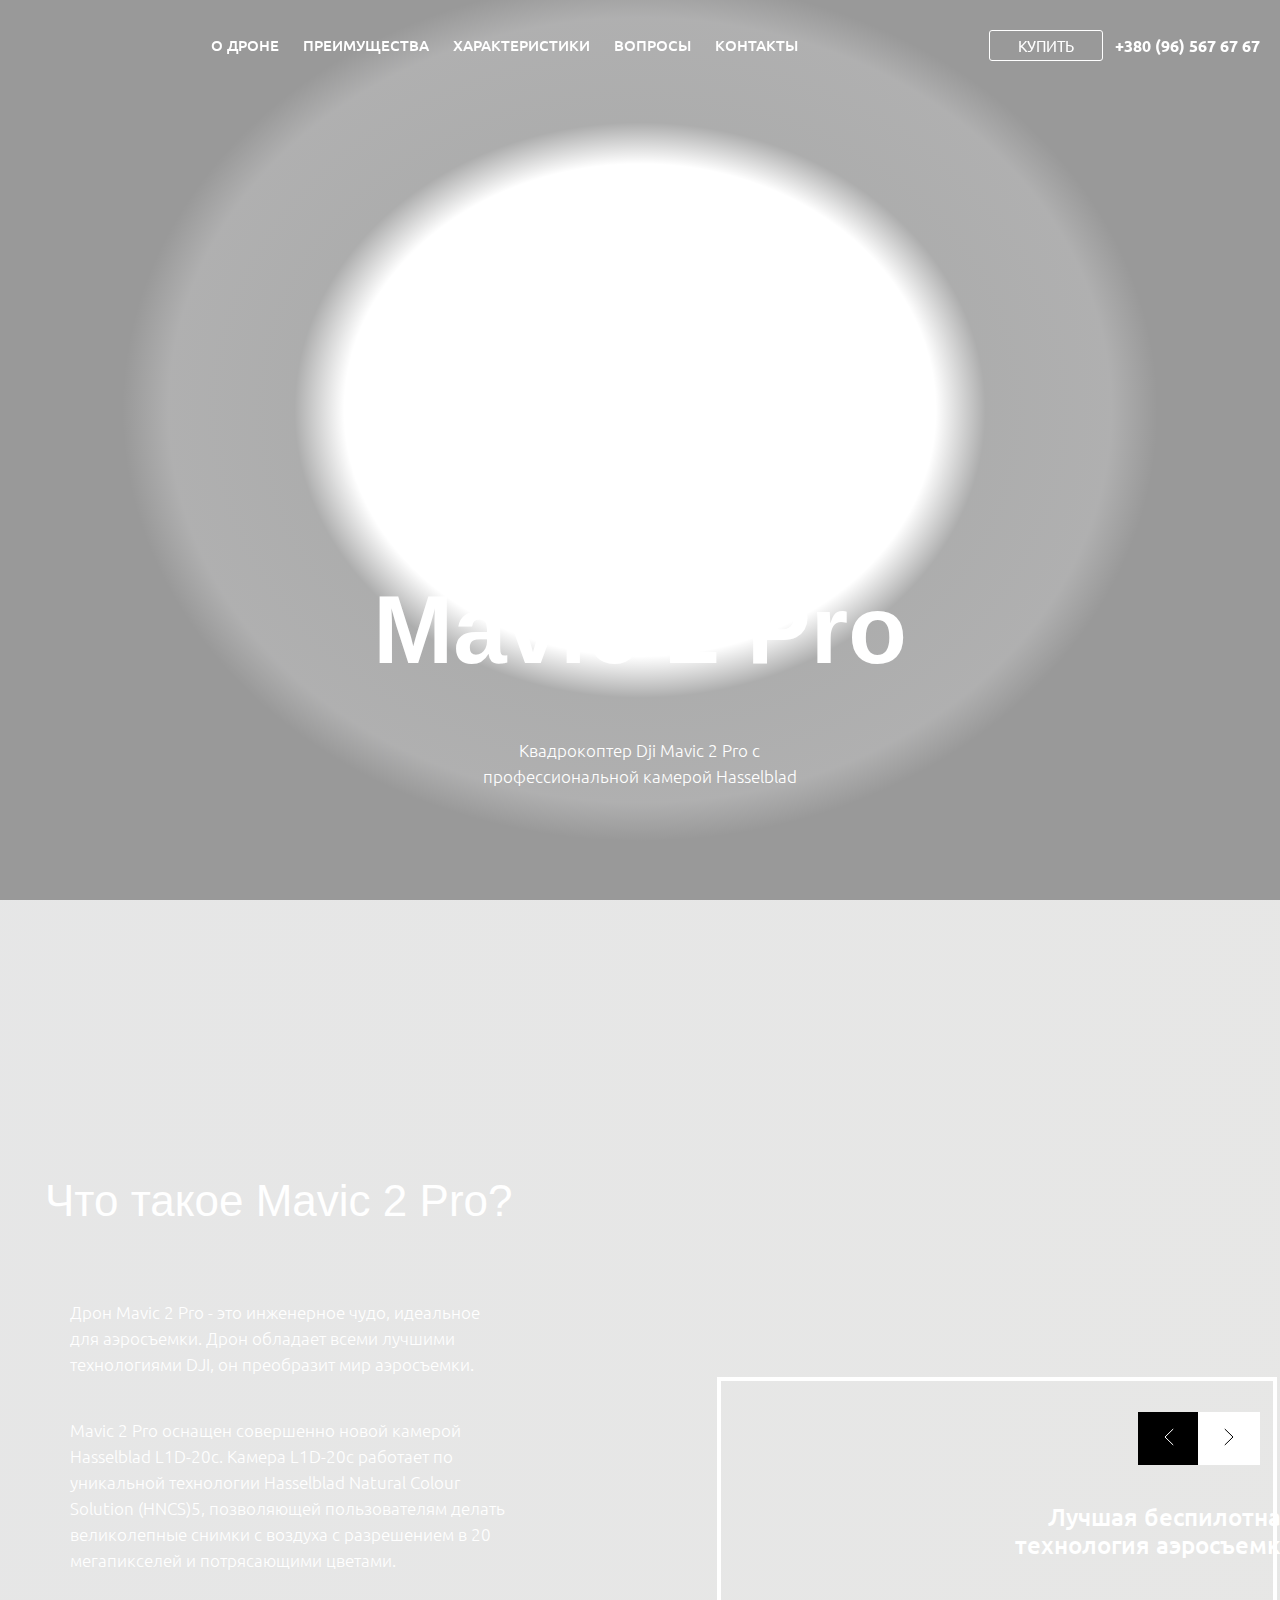
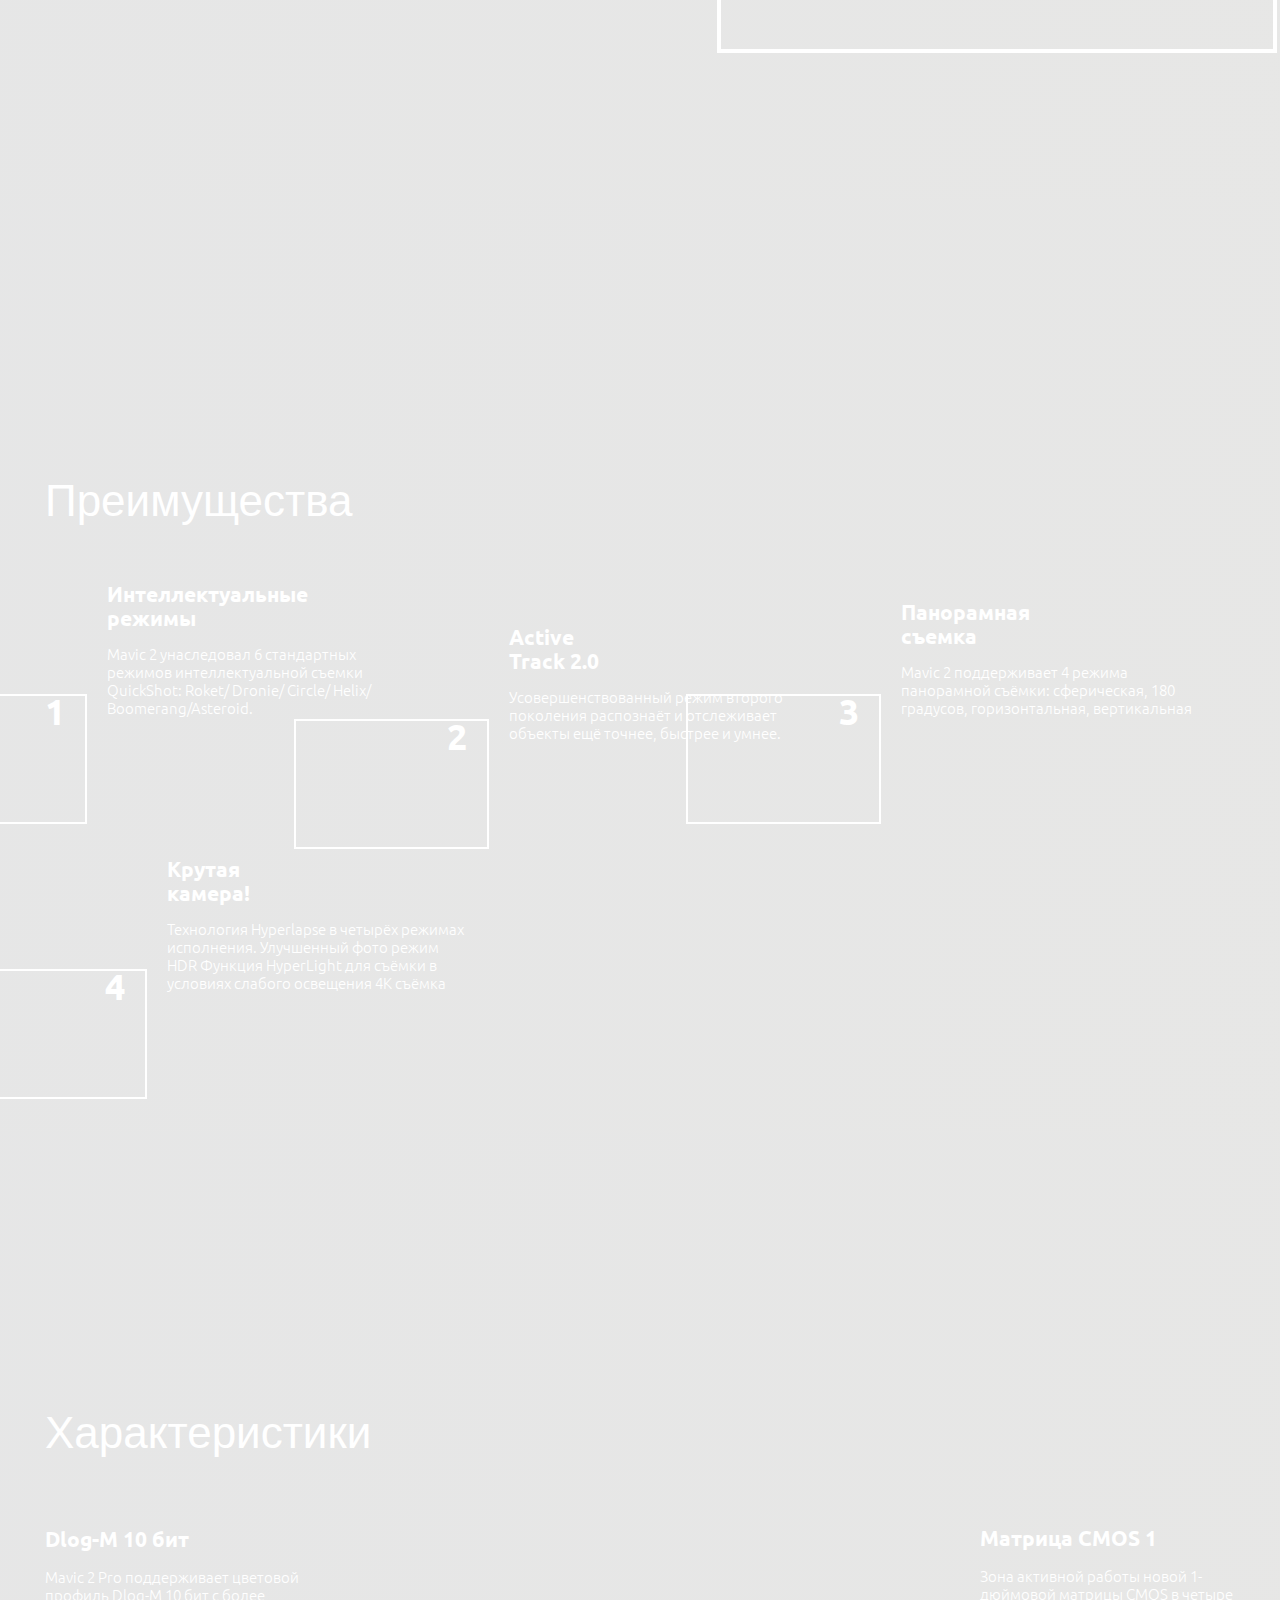
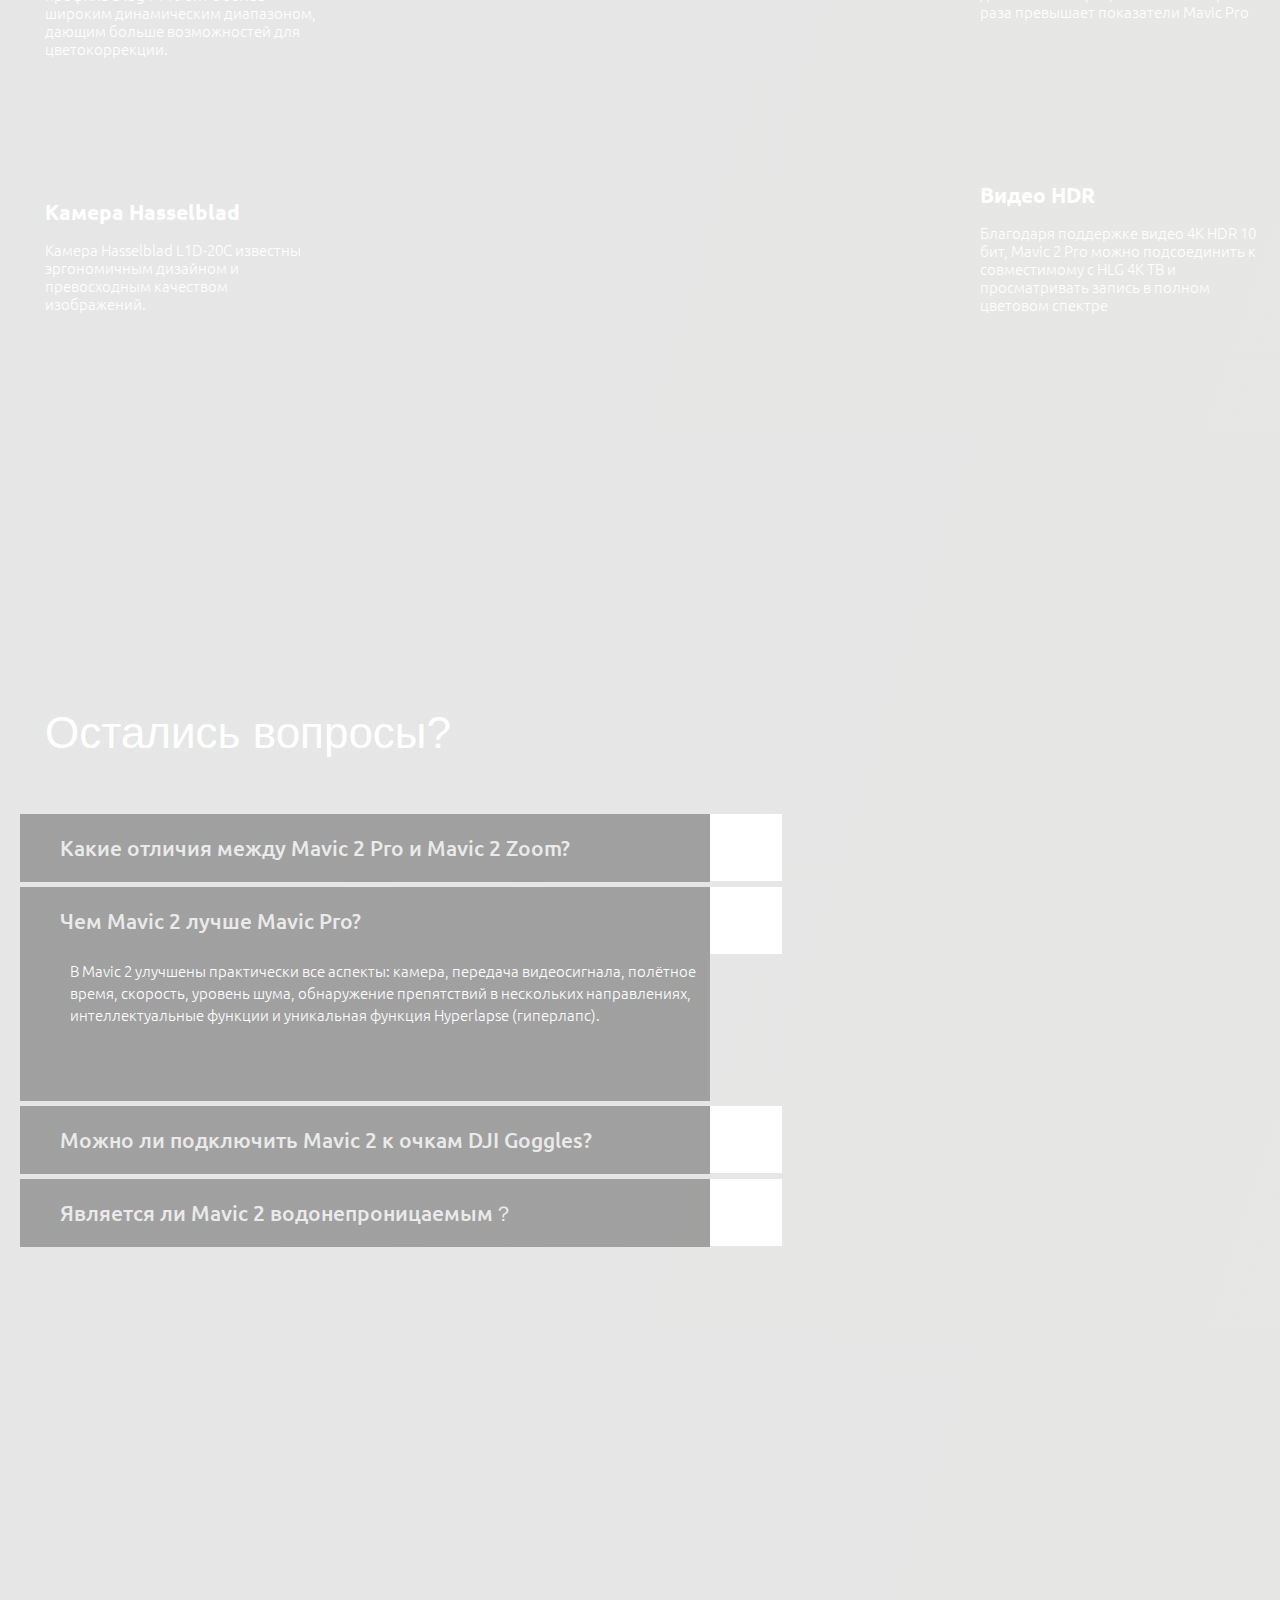
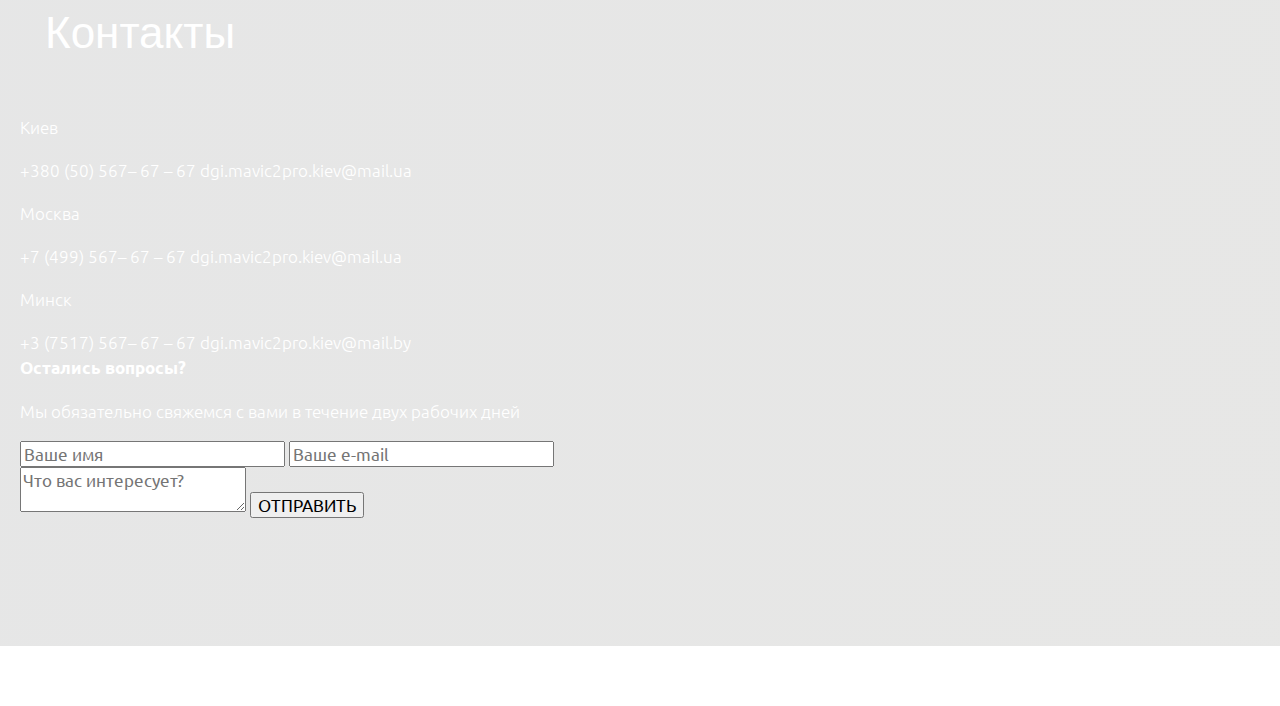
==== commit 4a64902d: "Fifth section is ready (css) and realize accordion using jQuery" ====
--- a/app/index.html
+++ b/app/index.html
@@ -1,5 +1,5 @@
 <!DOCTYPE html>
-<html lang="en">
+<html lang="ru">
 
 <head>
   <meta charset="UTF-8">
@@ -150,7 +150,7 @@
           Преимущества
         </h3>
         <div class="benefits__items">
-          <div class="benefits__item benefits__item-1">
+          <div class="benefits__item">
             <div class="benefits__num">1</div>
             <div class="benefits__img">
               <img src="images/benefits-1.jpg" alt="">
@@ -181,7 +181,7 @@
               </p>
             </div>
           </div>
-          <div class="benefits__item benefits__item-3">
+          <div class="benefits__item">
             <div class="benefits__num">3</div>
             <div class="benefits__img">
               <img src="images/benefits-3.jpg" alt="">
@@ -233,25 +233,14 @@
         <h3 class="title">Характеристики</h3>
         <div class="specification__inner">
           <div class="specification__item">
-            <div class="specification__box">
+            <div class="specification__box specification__box-1">
               <h4 class="specification__box-title">Dlog-M 10 бит</h4>
               <p class="specification__box-text">
                 Mavic 2 Pro поддерживает цветовой профиль Dlog-M 10 бит с более широким
                 динамическим диапазоном, дающим больше возможностей для цветокоррекции.
               </p>
             </div>
-            <div class="specification__box">
-              <h4 class="specification__box-title">Матрица CMOS 1</h4>
-              <p class="specification__box-text">
-                Зона активной работы новой 1-дюймовой матрицы CMOS в четыре раза превышает показатели Mavic Pro
-              </p>
-            </div>
-          </div>
-          <div class="specification__item">
-            <img src="images/mavic.png" alt="">
-          </div>
-          <div class="specification__item">
-            <div class="specification__box">
+            <div class="specification__box specification__box-2">
               <h4 class="specification__box-title">Камера Hasselblad</h4>
               <p class="specification__box-text">
                 Камера Hasselblad L1D-20С
@@ -259,7 +248,18 @@
                 и превосходным качеством изображений.
               </p>
             </div>
-            <div class="specification__box">
+          </div>
+          <div class="specification__item specification__item--center">
+            <img src="images/mavic.png" alt="">
+          </div>
+          <div class="specification__item">
+            <div class="specification__box specification__box-3">
+              <h4 class="specification__box-title">Матрица CMOS 1</h4>
+              <p class="specification__box-text">
+                Зона активной работы новой 1-дюймовой матрицы CMOS в четыре раза превышает показатели Mavic Pro
+              </p>
+            </div>
+            <div class="specification__box specification__box-4">
               <h4 class="specification__box-title">Видео HDR</h4>
               <p class="specification__box-text">
                 Благодаря поддержке видео 4K HDR 10 бит, Mavic 2 Pro можно подсоединить к совместимому с HLG 4K ТВ и
@@ -289,7 +289,7 @@
               интеллектуальные
               функции и уникальная функция Hyperlapse (гиперлапс).</p>
           </div>
-          <div class="questions__item">
+          <div class="questions__item questions__item--active">
             <h4 class="questions__item-title">Чем Mavic 2 лучше Mavic Pro?</h4>
             <p class="questions__item-text">В Mavic 2 улучшены практически все аспекты: камера, передача видеосигнала,
               полётное время, скорость, уровень шума, обнаружение препятствий в нескольких направлениях,
--- a/app/css/style.min.css
+++ b/app/css/style.min.css
@@ -1 +1 @@
-.title{font-family:"SFProDisplay-Regular", sans-serif;font-weight:400}.top__title{font-family:"SFProDisplay-Semibold", sans-serif;font-weight:600}body{font-family:"Ubuntu", sans-serif;font-weight:300}.header__inner,.products__slider-text{font-family:"Ubuntu", sans-serif;font-weight:500}.header__phone,.benefits__num,.benefits__info-title{font-family:"Ubuntu", sans-serif;font-weight:700}/*! normalize.css v8.0.1 | MIT License | github.com/necolas/normalize.css */html{line-height:1.15;-webkit-text-size-adjust:100%}body{margin:0}main{display:block}h1{font-size:2em;margin:0.67em 0}hr{-webkit-box-sizing:content-box;box-sizing:content-box;height:0;overflow:visible}pre{font-family:monospace, monospace;font-size:1em}a{background-color:transparent}abbr[title]{border-bottom:none;text-decoration:underline;-webkit-text-decoration:underline dotted;text-decoration:underline dotted}b,strong{font-weight:bolder}code,kbd,samp{font-family:monospace, monospace;font-size:1em}small{font-size:80%}sub,sup{font-size:75%;line-height:0;position:relative;vertical-align:baseline}sub{bottom:-0.25em}sup{top:-0.5em}img{border-style:none}button,input,optgroup,select,textarea{font-family:inherit;font-size:100%;line-height:1.15;margin:0}button,input{overflow:visible}button,select{text-transform:none}button,[type="button"],[type="reset"],[type="submit"]{-webkit-appearance:button}button::-moz-focus-inner,[type="button"]::-moz-focus-inner,[type="reset"]::-moz-focus-inner,[type="submit"]::-moz-focus-inner{border-style:none;padding:0}button:-moz-focusring,[type="button"]:-moz-focusring,[type="reset"]:-moz-focusring,[type="submit"]:-moz-focusring{outline:1px dotted ButtonText}fieldset{padding:0.35em 0.75em 0.625em}legend{-webkit-box-sizing:border-box;box-sizing:border-box;color:inherit;display:table;max-width:100%;padding:0;white-space:normal}progress{vertical-align:baseline}textarea{overflow:auto}[type="checkbox"],[type="radio"]{-webkit-box-sizing:border-box;box-sizing:border-box;padding:0}[type="number"]::-webkit-inner-spin-button,[type="number"]::-webkit-outer-spin-button{height:auto}[type="search"]{-webkit-appearance:textfield;outline-offset:-2px}[type="search"]::-webkit-search-decoration{-webkit-appearance:none}::-webkit-file-upload-button{-webkit-appearance:button;font:inherit}details{display:block}summary{display:list-item}template{display:none}[hidden]{display:none}.slick-slider{position:relative;display:block;-webkit-box-sizing:border-box;box-sizing:border-box;-webkit-user-select:none;-moz-user-select:none;-ms-user-select:none;user-select:none;-webkit-touch-callout:none;-khtml-user-select:none;-ms-touch-action:pan-y;touch-action:pan-y;-webkit-tap-highlight-color:transparent}.slick-list{position:relative;display:block;overflow:hidden;margin:0;padding:0}.slick-list:focus{outline:none}.slick-list.dragging{cursor:pointer;cursor:hand}.slick-slider .slick-track,.slick-slider .slick-list{-webkit-transform:translate3d(0, 0, 0);-ms-transform:translate3d(0, 0, 0);transform:translate3d(0, 0, 0)}.slick-track{position:relative;top:0;left:0;display:block;margin-left:auto;margin-right:auto}.slick-track:before,.slick-track:after{display:table;content:''}.slick-track:after{clear:both}.slick-loading .slick-track{visibility:hidden}.slick-slide{display:none;float:left;height:100%;min-height:1px}[dir='rtl'] .slick-slide{float:right}.slick-slide img{display:block}.slick-slide.slick-loading img{display:none}.slick-slide.dragging img{pointer-events:none}.slick-initialized .slick-slide{display:block}.slick-loading .slick-slide{visibility:hidden}.slick-vertical .slick-slide{display:block;height:auto;border:1px solid transparent}.slick-arrow.slick-hidden{display:none}@font-face{font-family:"SFProDisplay-Light", sans-serif;src:url("../fonts/SFProDisplay-Light.woff2") format("woff2"),url("../fonts/SFProDisplay-Light.woff") format("woff");font-weight:300;font-style:normal;font-display:swap}@font-face{font-family:"SFProDisplay-Regular", sans-serif;src:url("../fonts/SFProDisplay-Regular.woff2") format("woff2"),url("../fonts/SFProDisplay-Regular.woff") format("woff");font-weight:400;font-style:normal;font-display:swap}@font-face{font-family:"SFProDisplay-Medium", sans-serif;src:url("../fonts/SFProDisplay-Medium.woff2") format("woff2"),url("../fonts/SFProDisplay-Medium.woff") format("woff");font-weight:500;font-style:normal;font-display:swap}@font-face{font-family:"SFProDisplay-Semibold", sans-serif;src:url("../fonts/SFProDisplay-Semibold.woff2") format("woff2"),url("../fonts/SFProDisplay-Semibold.woff") format("woff");font-weight:600;font-style:normal;font-display:swap}@font-face{font-family:"SFProDisplay-Bold", sans-serif;src:url("../fonts/SFProDisplay-Bold.woff2") format("woff2"),url("../fonts/SFProDisplay-Bold.woff") format("woff");font-weight:700;font-style:normal;font-display:swap}html{-webkit-box-sizing:border-box;box-sizing:border-box;scroll-behavior:smooth}*,*::before,*::after{-webkit-box-sizing:inherit;box-sizing:inherit}a{text-decoration:none;color:inherit}ul,li{list-style:none;margin:0;padding:0}h1,h2,h3,h4,h5,h6{margin:0;font-size:inherit}body{min-width:320px;overflow-x:hidden;position:relative;color:#ffffff;font-size:17px;line-height:26px}.container{max-width:1270px;padding:0 15px;margin:0 auto}.page-section{background-image:url("../images/page-bg.jpg");background-repeat:no-repeat;background-position:top center;background-size:cover;position:relative}.page-section::before{content:"";position:absolute;top:0;left:0;right:0;bottom:0;background:-o-linear-gradient(342.46deg, rgba(23,26,28,0.72) 0%, #5E5E57 100%);background:linear-gradient(107.54deg, rgba(23,26,28,0.72) 0%, #5E5E57 100%);opacity:0.15}.page-section__wrapper{position:relative;z-index:1;padding:74px 0 50px;min-height:100vh}.title{font-size:44px;line-height:53px;padding-left:25px;padding-top:200px;margin-bottom:55px}.scroll__btn{padding:20px 0 30px;text-align:center;position:absolute;left:0;right:0;bottom:0}.header{position:fixed;top:30px;left:0;right:0;z-index:10}.header__inner{display:-webkit-box;display:-ms-flexbox;display:flex;-webkit-box-pack:justify;-ms-flex-pack:justify;justify-content:space-between;-webkit-box-align:center;-ms-flex-align:center;align-items:center;min-height:30px;text-transform:uppercase;font-size:15px;line-height:17px}.header__btn{color:#ffffff;background-color:transparent;padding:6px 28px;border:1px solid #ffffff;border-radius:3px;margin-right:8px;text-transform:uppercase;cursor:pointer;-webkit-transition:all 0.3s;-o-transition:all 0.3s;transition:all 0.3s}.header__btn:hover{color:#1c1c1c;background-color:#ffffff}.header__phone{font-size:16px;line-height:18px}.menu__list-item{display:inline-block}.menu__list-item+.menu__list-item{padding-left:20px}.top{background-image:url("../images/top-bg.jpg")}.top::before{content:"";position:absolute;top:0;left:0;right:0;bottom:0;background:-o-radial-gradient(50% 45.57%, 45.97% 54.43%, rgba(23,26,28,0) 50.28%, rgba(23,26,28,0.00225974) 50.29%, rgba(4,5,5,0.820343) 58.72%, rgba(5,5,6,0.792703) 80.08%, #000 87.89%);background:radial-gradient(45.97% 54.43% at 50% 45.57%, rgba(23,26,28,0) 50.28%, rgba(23,26,28,0.00225974) 50.29%, rgba(4,5,5,0.820343) 58.72%, rgba(5,5,6,0.792703) 80.08%, #000 87.89%);opacity:0.4}.top__wrapper{display:-webkit-box;display:-ms-flexbox;display:flex;-webkit-box-align:end;-ms-flex-align:end;align-items:flex-end}.top__inner{display:-webkit-box;display:-ms-flexbox;display:flex;-webkit-box-orient:vertical;-webkit-box-direction:normal;-ms-flex-direction:column;flex-direction:column;-webkit-box-align:center;-ms-flex-align:center;align-items:center;text-align:center}.top__title{font-size:96px;line-height:115px;margin-bottom:25px}.top__text{margin:25px 0 35px;max-width:325px}.top__social-item{display:inline-block;margin:0 25px}.top__social-link{opacity:0.5;-webkit-transition:all 0.3s;-o-transition:all 0.3s;transition:all 0.3s}.top__social-link:hover{opacity:1}.products__inner{display:-webkit-box;display:-ms-flexbox;display:flex;-webkit-box-pack:justify;-ms-flex-pack:justify;justify-content:space-between;padding-left:50px}.products__text{max-width:440px}.products__text p{margin-bottom:40px}.products__slider-box{position:relative;padding-top:110px}.products__slider-text{width:285px;position:absolute;font-size:24px;line-height:28px;text-align:right;bottom:30px;left:-250px;z-index:5}.products__slider{max-width:560px}.products__slider::before{content:"";position:absolute;width:560px;height:276px;border:4px solid #ffffff;top:-15px;right:-17px}.slider-btn{padding:16px 26px;border:none;background-color:#ffffff;position:absolute;bottom:-47px;right:0;cursor:pointer;z-index:5}.slider-btn svg{stroke:#000000}.slider-btn__left{right:60px}.slider-btn.slick-disabled{background-color:#000000}.slider-btn.slick-disabled svg{stroke:#ffffff}.benefits__items{display:-webkit-box;display:-ms-flexbox;display:flex;-ms-flex-wrap:wrap;flex-wrap:wrap;padding-left:25px}.benefits__item{display:-webkit-box;display:-ms-flexbox;display:flex;-webkit-box-align:end;-ms-flex-align:end;align-items:flex-end;margin-bottom:100px}.benefits__item:nth-child(even){margin-left:40px;-webkit-transform:translateY(25px);-ms-transform:translateY(25px);transform:translateY(25px)}.benefits__item-1,.benefits__item-3{position:relative}.benefits__item-1::before,.benefits__item-1::after,.benefits__item-3::before,.benefits__item-3::after{content:"";position:absolute;background-repeat:no-repeat;background-position:0 0}.benefits__item-1::before{top:30px;right:-55px;height:48px;width:245px;background-image:url("../images/line-1.svg")}.benefits__item-3::before{top:-70px;right:-54px;height:62px;width:463px;background-image:url("../images/line-2.svg")}.benefits__item-3::after{top:42px;right:-65px;height:40px;width:236px;background-image:url("../images/line-3.svg")}.benefits__num{font-size:36px;line-height:41px;margin-right:10px}.benefits__img{position:relative;margin-right:32px}.benefits__img::before{content:"";position:absolute;top:-12px;right:-12px;z-index:-1;width:195px;height:130px;border:2px solid #ffffff}.benefits__info{width:300px}.benefits__info-title{font-size:21px;line-height:24px;width:120px;margin-bottom:10px}.benefits__info-text{font-size:15px;line-height:18px}
+.title{font-family:"SFProDisplay-Regular", sans-serif;font-weight:400}.top__title{font-family:"SFProDisplay-Semibold", sans-serif;font-weight:600}body{font-family:"Ubuntu", sans-serif;font-weight:300}.header__inner,.products__slider-text,.questions__item-title{font-family:"Ubuntu", sans-serif;font-weight:500}.header__phone,.benefits__num,.benefits__info-title,.specification__box-title{font-family:"Ubuntu", sans-serif;font-weight:700}/*! normalize.css v8.0.1 | MIT License | github.com/necolas/normalize.css */html{line-height:1.15;-webkit-text-size-adjust:100%}body{margin:0}main{display:block}h1{font-size:2em;margin:0.67em 0}hr{-webkit-box-sizing:content-box;box-sizing:content-box;height:0;overflow:visible}pre{font-family:monospace, monospace;font-size:1em}a{background-color:transparent}abbr[title]{border-bottom:none;text-decoration:underline;-webkit-text-decoration:underline dotted;text-decoration:underline dotted}b,strong{font-weight:bolder}code,kbd,samp{font-family:monospace, monospace;font-size:1em}small{font-size:80%}sub,sup{font-size:75%;line-height:0;position:relative;vertical-align:baseline}sub{bottom:-0.25em}sup{top:-0.5em}img{border-style:none}button,input,optgroup,select,textarea{font-family:inherit;font-size:100%;line-height:1.15;margin:0}button,input{overflow:visible}button,select{text-transform:none}button,[type="button"],[type="reset"],[type="submit"]{-webkit-appearance:button}button::-moz-focus-inner,[type="button"]::-moz-focus-inner,[type="reset"]::-moz-focus-inner,[type="submit"]::-moz-focus-inner{border-style:none;padding:0}button:-moz-focusring,[type="button"]:-moz-focusring,[type="reset"]:-moz-focusring,[type="submit"]:-moz-focusring{outline:1px dotted ButtonText}fieldset{padding:0.35em 0.75em 0.625em}legend{-webkit-box-sizing:border-box;box-sizing:border-box;color:inherit;display:table;max-width:100%;padding:0;white-space:normal}progress{vertical-align:baseline}textarea{overflow:auto}[type="checkbox"],[type="radio"]{-webkit-box-sizing:border-box;box-sizing:border-box;padding:0}[type="number"]::-webkit-inner-spin-button,[type="number"]::-webkit-outer-spin-button{height:auto}[type="search"]{-webkit-appearance:textfield;outline-offset:-2px}[type="search"]::-webkit-search-decoration{-webkit-appearance:none}::-webkit-file-upload-button{-webkit-appearance:button;font:inherit}details{display:block}summary{display:list-item}template{display:none}[hidden]{display:none}.slick-slider{position:relative;display:block;-webkit-box-sizing:border-box;box-sizing:border-box;-webkit-user-select:none;-moz-user-select:none;-ms-user-select:none;user-select:none;-webkit-touch-callout:none;-khtml-user-select:none;-ms-touch-action:pan-y;touch-action:pan-y;-webkit-tap-highlight-color:transparent}.slick-list{position:relative;display:block;overflow:hidden;margin:0;padding:0}.slick-list:focus{outline:none}.slick-list.dragging{cursor:pointer;cursor:hand}.slick-slider .slick-track,.slick-slider .slick-list{-webkit-transform:translate3d(0, 0, 0);-ms-transform:translate3d(0, 0, 0);transform:translate3d(0, 0, 0)}.slick-track{position:relative;top:0;left:0;display:block;margin-left:auto;margin-right:auto}.slick-track:before,.slick-track:after{display:table;content:''}.slick-track:after{clear:both}.slick-loading .slick-track{visibility:hidden}.slick-slide{display:none;float:left;height:100%;min-height:1px}[dir='rtl'] .slick-slide{float:right}.slick-slide img{display:block}.slick-slide.slick-loading img{display:none}.slick-slide.dragging img{pointer-events:none}.slick-initialized .slick-slide{display:block}.slick-loading .slick-slide{visibility:hidden}.slick-vertical .slick-slide{display:block;height:auto;border:1px solid transparent}.slick-arrow.slick-hidden{display:none}@font-face{font-family:"SFProDisplay-Light", sans-serif;src:url("../fonts/SFProDisplay-Light.woff2") format("woff2"),url("../fonts/SFProDisplay-Light.woff") format("woff");font-weight:300;font-style:normal;font-display:swap}@font-face{font-family:"SFProDisplay-Regular", sans-serif;src:url("../fonts/SFProDisplay-Regular.woff2") format("woff2"),url("../fonts/SFProDisplay-Regular.woff") format("woff");font-weight:400;font-style:normal;font-display:swap}@font-face{font-family:"SFProDisplay-Medium", sans-serif;src:url("../fonts/SFProDisplay-Medium.woff2") format("woff2"),url("../fonts/SFProDisplay-Medium.woff") format("woff");font-weight:500;font-style:normal;font-display:swap}@font-face{font-family:"SFProDisplay-Semibold", sans-serif;src:url("../fonts/SFProDisplay-Semibold.woff2") format("woff2"),url("../fonts/SFProDisplay-Semibold.woff") format("woff");font-weight:600;font-style:normal;font-display:swap}@font-face{font-family:"SFProDisplay-Bold", sans-serif;src:url("../fonts/SFProDisplay-Bold.woff2") format("woff2"),url("../fonts/SFProDisplay-Bold.woff") format("woff");font-weight:700;font-style:normal;font-display:swap}html{-webkit-box-sizing:border-box;box-sizing:border-box;scroll-behavior:smooth}*,*::before,*::after{-webkit-box-sizing:inherit;box-sizing:inherit}a{text-decoration:none;color:inherit}ul,li{list-style:none;margin:0;padding:0}h1,h2,h3,h4,h5,h6{margin:0;font-size:inherit}body{min-width:320px;overflow-x:hidden;position:relative;color:#ffffff;font-size:17px;line-height:26px}.container{max-width:1270px;padding:0 15px;margin:0 auto}.page-section{background-image:url("../images/page-bg.jpg");background-repeat:no-repeat;background-position:top center;background-size:cover;position:relative}.page-section::before{content:"";position:absolute;top:0;left:0;right:0;bottom:0;background:-o-linear-gradient(342.46deg, rgba(23,26,28,0.72) 0%, #5E5E57 100%);background:linear-gradient(107.54deg, rgba(23,26,28,0.72) 0%, #5E5E57 100%);opacity:0.15}.page-section__wrapper{position:relative;z-index:1;padding:74px 0 50px;min-height:100vh}.title{font-size:44px;line-height:53px;padding-left:25px;padding-top:200px;margin-bottom:55px}.scroll__btn{padding:20px 0 30px;text-align:center;position:absolute;left:0;right:0;bottom:0}.header{position:fixed;top:30px;left:0;right:0;z-index:10}.header__inner{display:-webkit-box;display:-ms-flexbox;display:flex;-webkit-box-pack:justify;-ms-flex-pack:justify;justify-content:space-between;-webkit-box-align:center;-ms-flex-align:center;align-items:center;min-height:30px;text-transform:uppercase;font-size:15px;line-height:17px}.header__btn{color:#ffffff;background-color:transparent;padding:6px 28px;border:1px solid #ffffff;border-radius:3px;margin-right:8px;text-transform:uppercase;cursor:pointer;-webkit-transition:all 0.3s;-o-transition:all 0.3s;transition:all 0.3s}.header__btn:hover{color:#1c1c1c;background-color:#ffffff}.header__phone{font-size:16px;line-height:18px}.menu__list-item{display:inline-block}.menu__list-item+.menu__list-item{padding-left:20px}.top{background-image:url("../images/top-bg.jpg")}.top::before{content:"";position:absolute;top:0;left:0;right:0;bottom:0;background:-o-radial-gradient(50% 45.57%, 45.97% 54.43%, rgba(23,26,28,0) 50.28%, rgba(23,26,28,0.00225974) 50.29%, rgba(4,5,5,0.820343) 58.72%, rgba(5,5,6,0.792703) 80.08%, #000 87.89%);background:radial-gradient(45.97% 54.43% at 50% 45.57%, rgba(23,26,28,0) 50.28%, rgba(23,26,28,0.00225974) 50.29%, rgba(4,5,5,0.820343) 58.72%, rgba(5,5,6,0.792703) 80.08%, #000 87.89%);opacity:0.4}.top__wrapper{display:-webkit-box;display:-ms-flexbox;display:flex;-webkit-box-align:end;-ms-flex-align:end;align-items:flex-end}.top__inner{display:-webkit-box;display:-ms-flexbox;display:flex;-webkit-box-orient:vertical;-webkit-box-direction:normal;-ms-flex-direction:column;flex-direction:column;-webkit-box-align:center;-ms-flex-align:center;align-items:center;text-align:center}.top__title{font-size:96px;line-height:115px;margin-bottom:25px}.top__text{margin:25px 0 35px;max-width:325px}.top__social-item{display:inline-block;margin:0 25px}.top__social-link{opacity:0.5;-webkit-transition:all 0.3s;-o-transition:all 0.3s;transition:all 0.3s}.top__social-link:hover{opacity:1}.products__inner{display:-webkit-box;display:-ms-flexbox;display:flex;-webkit-box-pack:justify;-ms-flex-pack:justify;justify-content:space-between;padding-left:50px}.products__text{max-width:440px}.products__text p{margin-bottom:40px}.products__slider-box{position:relative;padding-top:110px}.products__slider-text{width:285px;position:absolute;font-size:24px;line-height:28px;text-align:right;bottom:30px;left:-250px;z-index:5}.products__slider{max-width:560px}.products__slider::before{content:"";position:absolute;width:560px;height:276px;border:4px solid #ffffff;top:-15px;right:-17px}.slider-btn{padding:16px 26px;border:none;background-color:#ffffff;position:absolute;bottom:-47px;right:0;cursor:pointer;z-index:5}.slider-btn svg{stroke:#000000}.slider-btn__left{right:60px}.slider-btn.slick-disabled{background-color:#000000}.slider-btn.slick-disabled svg{stroke:#ffffff}.benefits__items{display:-webkit-box;display:-ms-flexbox;display:flex;-ms-flex-wrap:wrap;flex-wrap:wrap;padding-left:25px}.benefits__item{display:-webkit-box;display:-ms-flexbox;display:flex;-webkit-box-align:end;-ms-flex-align:end;align-items:flex-end;margin-bottom:100px}.benefits__item:nth-child(even){margin-left:40px;-webkit-transform:translateY(25px);-ms-transform:translateY(25px);transform:translateY(25px)}.benefits__item:nth-child(3){margin-left:30px}.benefits__item:nth-child(4){margin-left:60px}.benefits__item:first-child,.benefits__item:nth-child(3){position:relative}.benefits__item:first-child::before,.benefits__item:first-child::after,.benefits__item:nth-child(3)::before,.benefits__item:nth-child(3)::after{content:"";position:absolute;background-repeat:no-repeat;background-position:0 0}.benefits__item:first-child::before{top:30px;right:-55px;height:48px;width:245px;background-image:url("../images/line-1.svg")}.benefits__item:nth-child(3)::before{top:-70px;right:-54px;height:62px;width:463px;background-image:url("../images/line-2.svg")}.benefits__item:nth-child(3)::after{top:42px;right:-65px;height:43px;width:236px;background-image:url("../images/line-3.svg")}.benefits__num{font-size:36px;line-height:41px;margin-right:10px}.benefits__img{position:relative;margin-right:32px}.benefits__img::before{content:"";position:absolute;top:-12px;right:-12px;z-index:-1;width:195px;height:130px;border:2px solid #ffffff}.benefits__info{width:300px}.benefits__info-title{font-size:21px;line-height:24px;width:120px;margin-bottom:10px}.benefits__info-text{font-size:15px;line-height:18px}.specification__inner{display:-webkit-box;display:-ms-flexbox;display:flex;-webkit-box-pack:justify;-ms-flex-pack:justify;justify-content:space-between;-webkit-box-align:center;-ms-flex-align:center;align-items:center;padding-left:25px}.specification__item--center{margin-left:-15px;margin-right:-15px}.specification__box{width:280px;position:relative;margin-top:10px}.specification__box::before{content:"";position:absolute;background-repeat:no-repeat;background-position:0 0;background-size:contain}.specification__box-2{margin-top:140px}.specification__box-4{margin-top:160px}.specification__box-1::before{background-image:url("../images/pointer-1.svg");width:229px;height:115px;right:-140px;top:15px}.specification__box-2::before{background-image:url("../images/pointer-2.svg");width:346px;height:81px;right:-320px;top:-64px}.specification__box-3::before{background-image:url("../images/pointer-3.svg");width:258px;height:104px;left:-280px;top:17px}.specification__box-4::before{background-image:url("../images/pointer-4.svg");width:124px;height:89px;left:-140px;top:-70px}.specification__box-title{font-size:21px;line-height:28px;margin-bottom:10px}.specification__box-text{font-size:15px;font-weight:300;line-height:18px}.questions__items{max-width:757px;padding-bottom:15px}.questions__item{max-width:690px;background-color:rgba(0,0,0,0.3);position:relative}.questions__item:nth-child(3)::before{content:"";position:absolute;width:319px;height:125px;top:-33px;right:-391px;background-image:url("../images/questions-bg.png")}.questions__item-title{font-size:21px;line-height:28px;color:rgba(255,255,255,0.8);padding:20px 10px 20px 40px;margin-bottom:5px;position:relative;cursor:pointer}.questions__item-title::after{content:url("../images/questions-arrow.svg");position:absolute;right:-72px;top:0;width:72px;height:67px;background-color:#ffffff;display:-webkit-box;display:-ms-flexbox;display:flex;-webkit-box-align:center;-ms-flex-align:center;align-items:center;-webkit-box-pack:center;-ms-flex-pack:center;justify-content:center}.questions__item-text{padding:0 5px 75px 50px;font-size:15px;line-height:22px;margin:0 0 5px;display:none}.questions__item.questions__item--active .questions__item-title::after{-webkit-transform:rotate(180deg);-ms-transform:rotate(180deg);transform:rotate(180deg)}.questions__item.questions__item--active .questions__item-text{display:block}
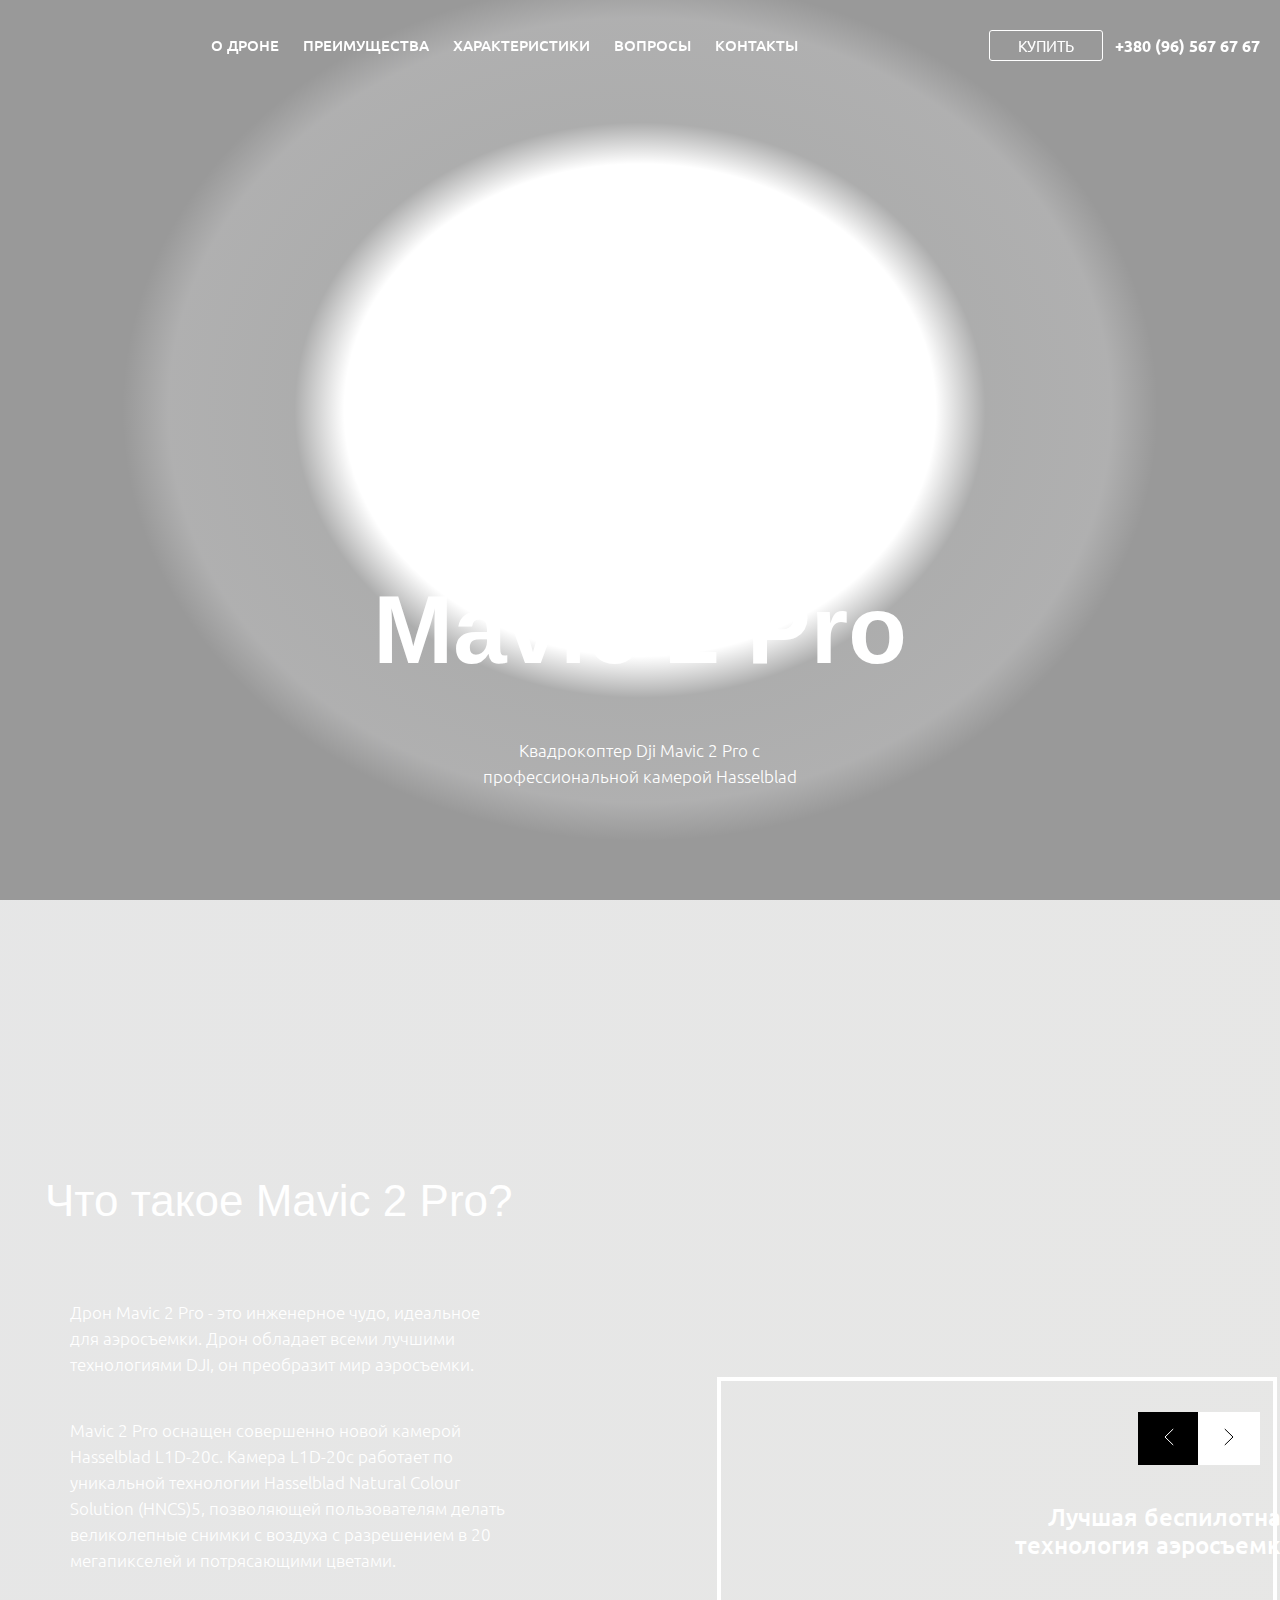
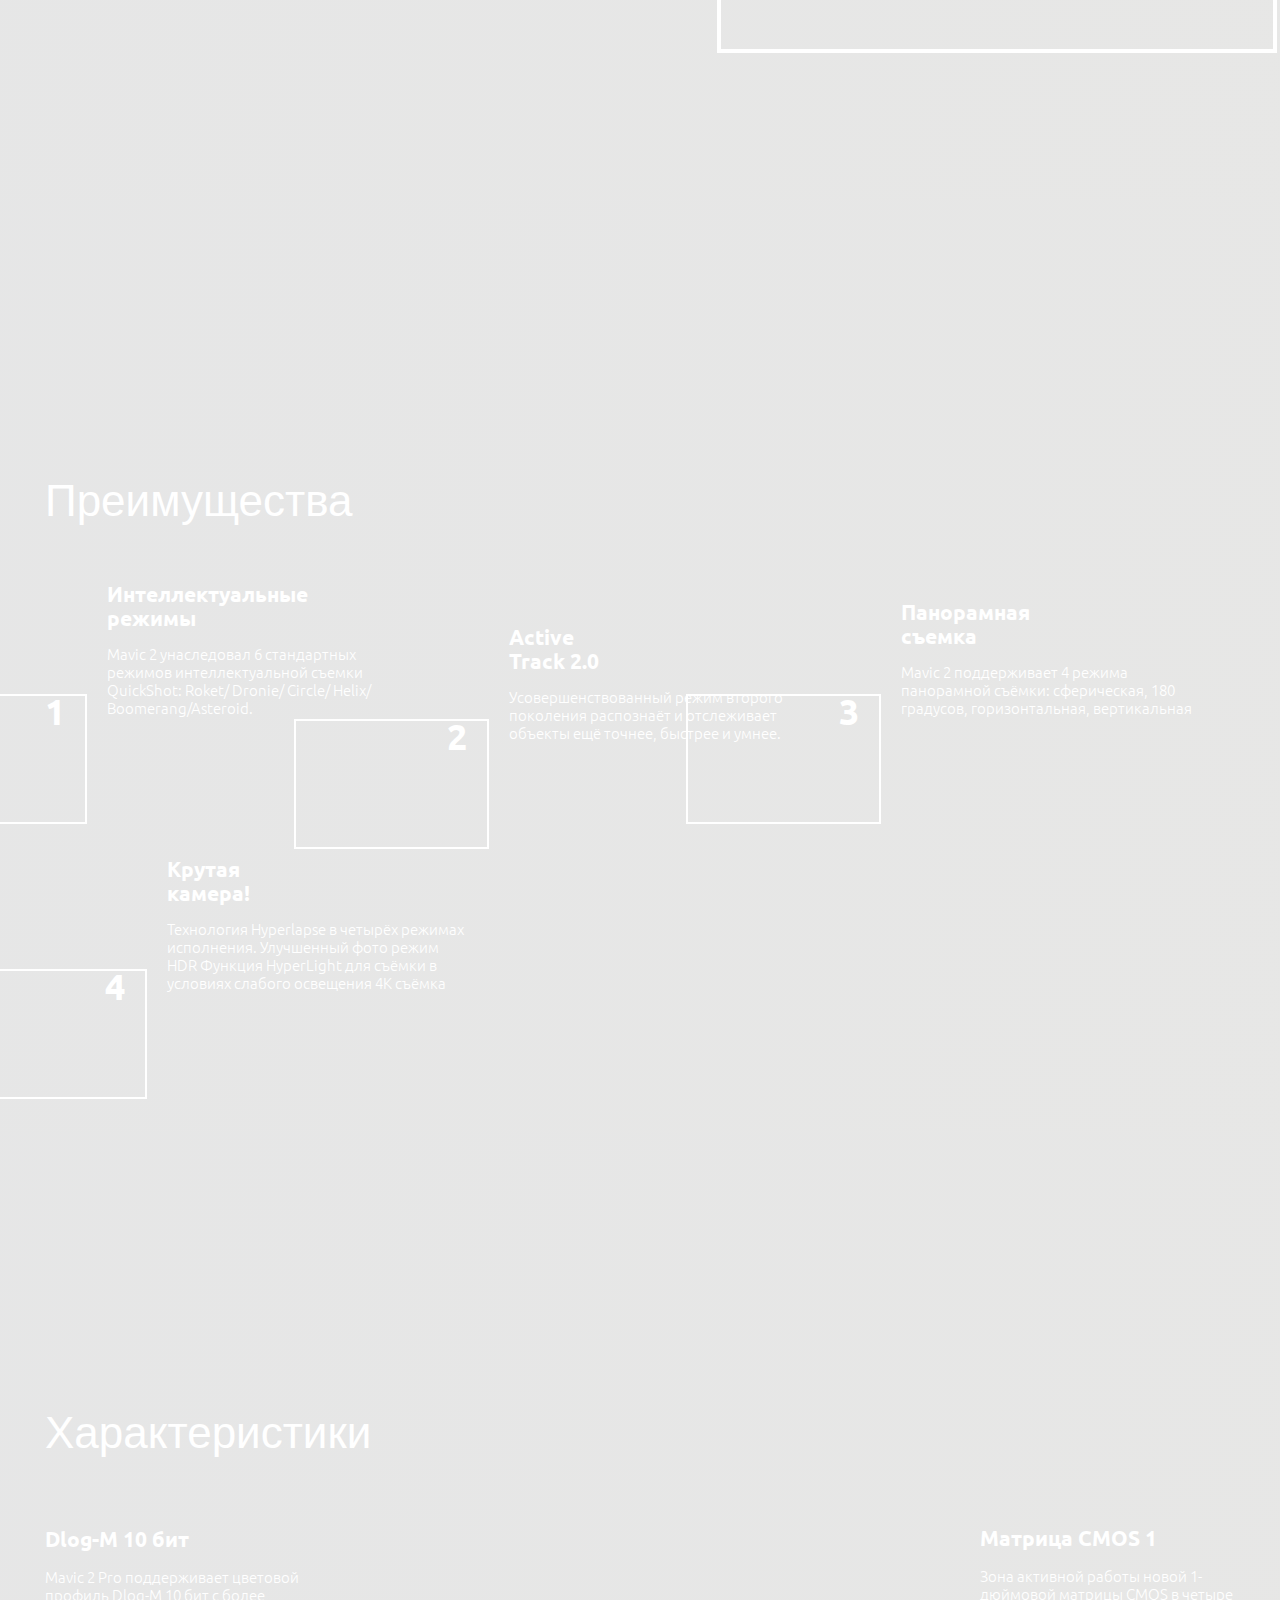
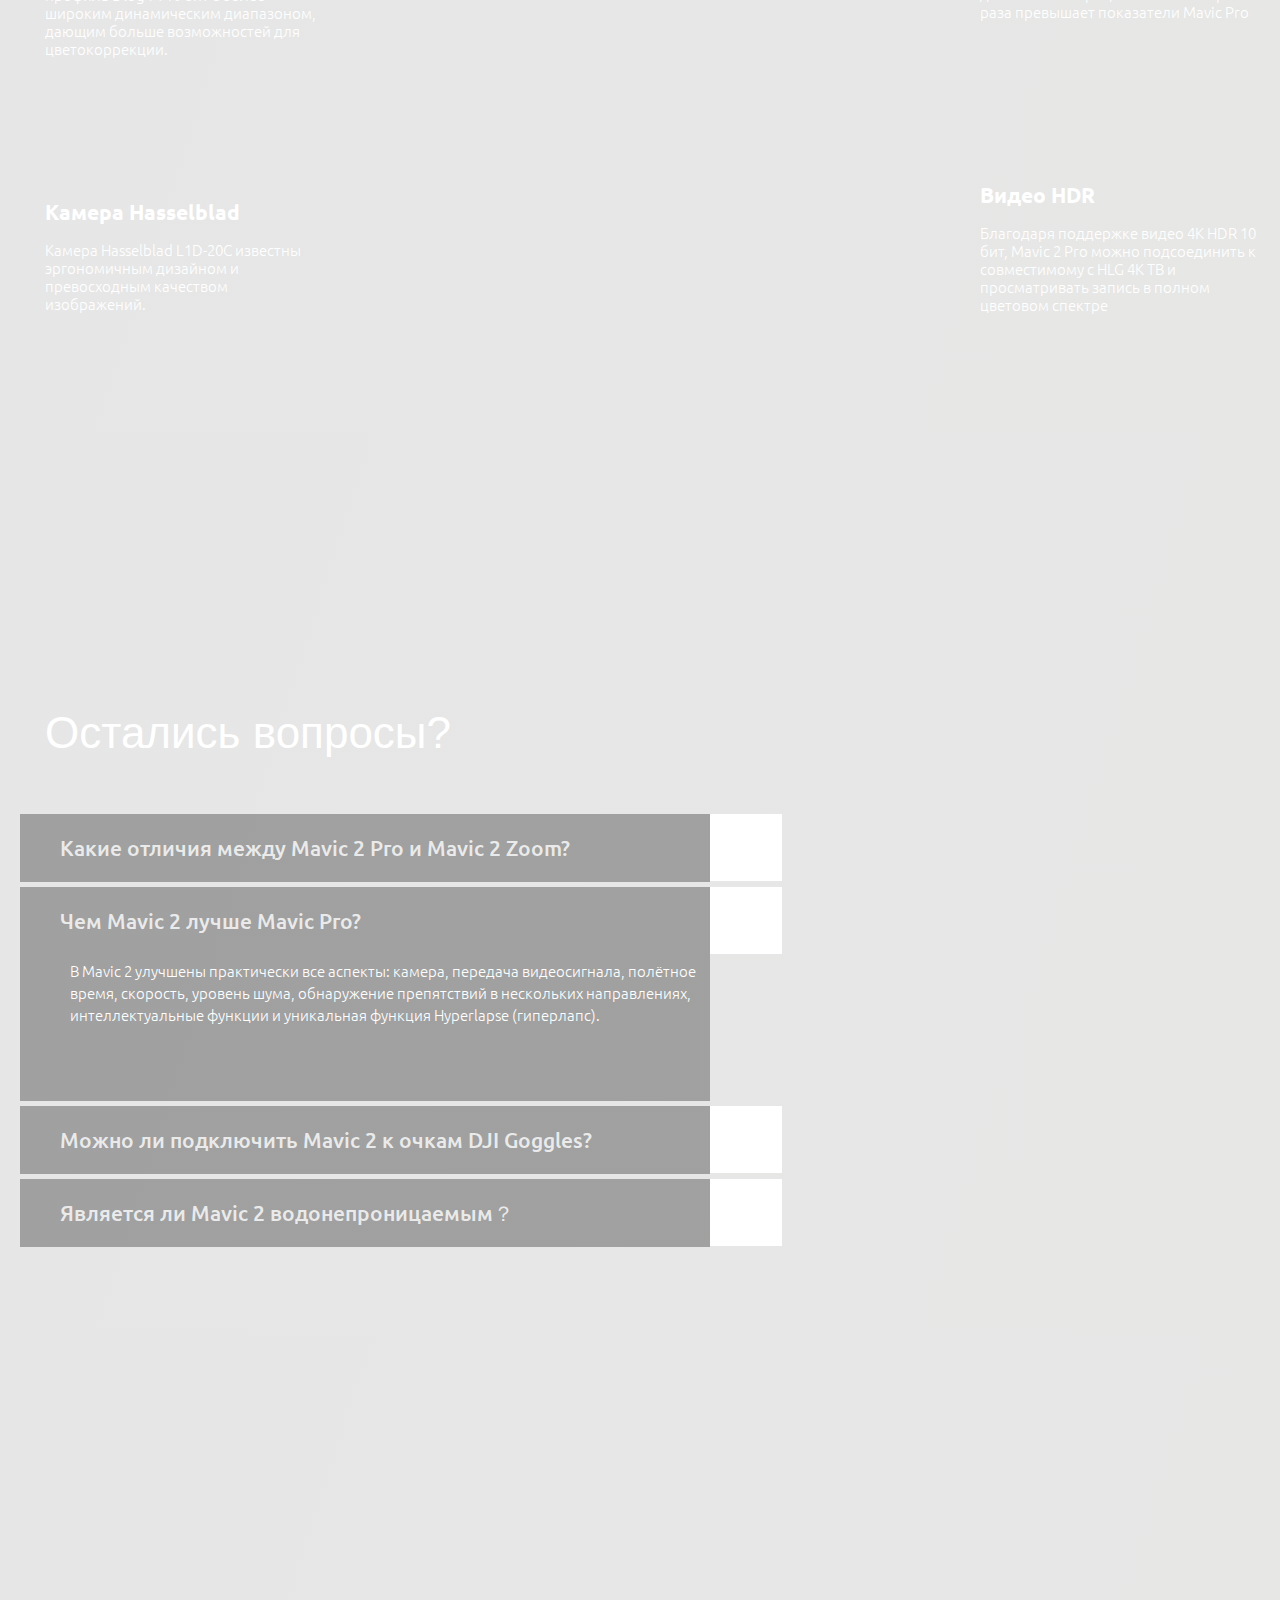
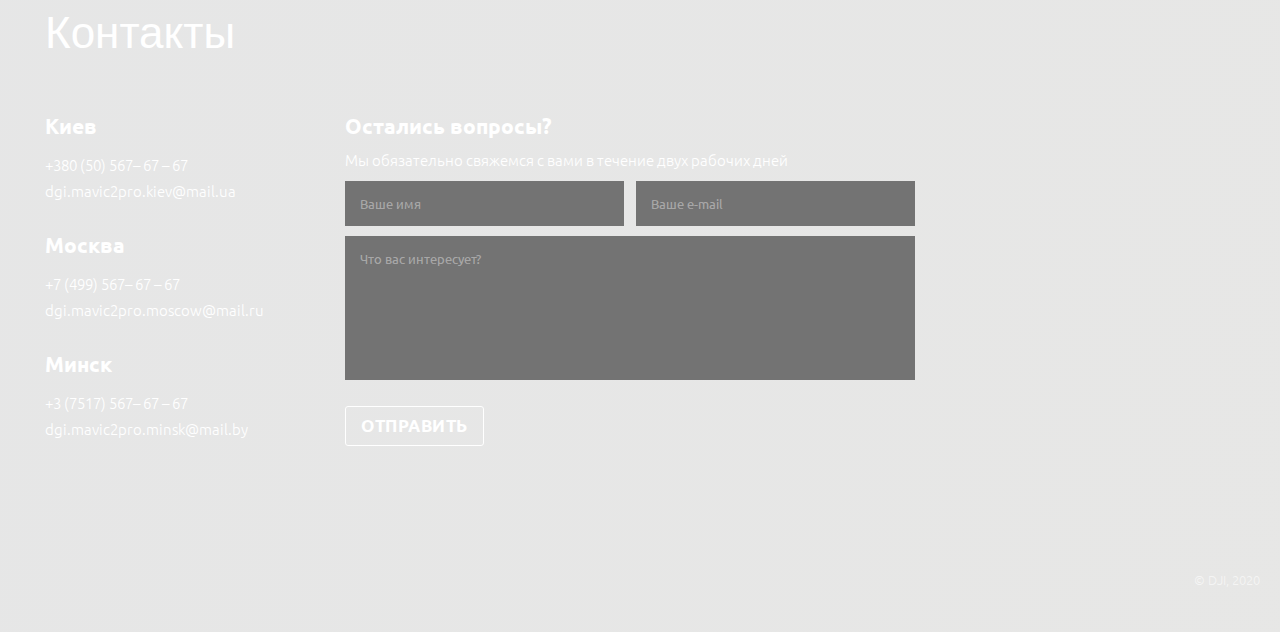
==== commit 1f0c2970: "Sixth section is ready (css) corrected some markup/text and connected fullpage.js for smooth page sc" ====
--- a/app/index.html
+++ b/app/index.html
@@ -8,7 +8,7 @@
   <title>Document</title>
   <link rel="preconnect" href="https://fonts.googleapis.com">
   <link rel="preconnect" href="https://fonts.gstatic.com" crossorigin>
-  <link href="https://fonts.googleapis.com/css2?family=Ubuntu:wght@300;500;700&display=swap" rel="stylesheet">
+  <link href="https://fonts.googleapis.com/css2?family=Ubuntu:wght@300;400;500;700&display=swap" rel="stylesheet">
   <link rel="stylesheet" href="css/style.min.css">
 </head>
 
@@ -49,344 +49,349 @@
     </div>
   </header>
 
-  <section class="page-section top">
-    <div class="page-section__wrapper top__wrapper">
-      <div class="container">
-        <div class="top__inner">
-          <h1 class="top__title">
-            Mavic 2 Pro
-          </h1>
-          <img src="images/mavic.png" alt="">
-          <p class="top__text">
-            Квадрокоптер Dji Mavic 2 Pro
-            с профессиональной камерой Hasselblad
-          </p>
-          <ul class="top__social-list">
-            <li class="top__social-item">
-              <a class="top__social-link" href="#">
-                <img src="images/facebook.svg" alt="">
-              </a>
-            </li>
-            <li class="top__social-item">
-              <a class="top__social-link" href="#">
-                <img src="images/youtube.svg" alt="">
-              </a>
-            </li>
-            <li class="top__social-item">
-              <a class="top__social-link" href="#">
-                <img src="images/instagram.svg" alt="">
-              </a>
-            </li>
-          </ul>
-        </div>
-      </div>
-      <div class="scroll__btn">
-        <a href="#products">
-          <img src="images/arrow-down.svg" alt="">
-        </a>
-      </div>
-    </div>
-  </section>
-
-  <section id="products" class="page-section products">
-    <div class="page-section__wrapper">
-      <div class="container">
-        <h3 class="title products__title">
-          Что такое Mavic 2 Pro?
-        </h3>
-        <div class="products__inner">
-          <div class="products__text">
-            <p>
-              Дрон Mavic 2 Pro - это инженерное чудо, идеальное для аэросъемки. Дрон обладает всеми лучшими технологиями
-              DJI, он преобразит мир аэросъемки.
+  <main id="fullpage">
+
+    <section class="page-section top">
+      <div class="page-section__wrapper top__wrapper">
+        <div class="container">
+          <div class="top__inner">
+            <h1 class="top__title">
+              Mavic 2 Pro
+            </h1>
+            <img src="images/mavic.png" alt="">
+            <p class="top__text">
+              Квадрокоптер Dji Mavic 2 Pro
+              с профессиональной камерой Hasselblad
             </p>
-            <p>
-              Mavic 2 Pro оснащен совершенно новой камерой Hasselblad L1D-20c. Камера L1D-20c работает по уникальной
-              технологии Hasselblad Natural Colour Solution (HNCS)5, позволяющей пользователям делать великолепные
-              снимки
-              с воздуха с разрешением в 20 мегапикселей и потрясающими цветами.
-            </p>
-          </div>
-          <div class="products__slider-box">
-            <p class="products__slider-text">
-              Лучшая беспилотная
-              технология аэросъемки
-            </p>
-            <div class="products__slider">
-              <div class="products__slider-item">
-                <img class="products__slider-img" src="images/slider-1.jpg" alt="">
-              </div>
-              <div class="products__slider-item">
-                <img class="products__slider-img" src="images/slider-1.jpg" alt="">
-              </div>
-              <div class="products__slider-item">
-                <img class="products__slider-img" src="images/slider-1.jpg" alt="">
-              </div>
-              <div class="products__slider-item">
-                <img class="products__slider-img" src="images/slider-1.jpg" alt="">
-              </div>
-              <div class="products__slider-item">
-                <img class="products__slider-img" src="images/slider-1.jpg" alt="">
-              </div>
-              <div class="products__slider-item">
-                <img class="products__slider-img" src="images/slider-1.jpg" alt="">
-              </div>
-            </div>
-          </div>
-        </div>
-      </div>
-      <div class="scroll__btn">
-        <a href="#benefits">
-          <img src="images/arrow-down.svg" alt="">
-        </a>
-      </div>
-    </div>
-  </section>
-
-  <section id="benefits" class="page-section benefits">
-    <div class="page-section__wrapper">
-      <div class="container">
-        <h3 class="title">
-          Преимущества
-        </h3>
-        <div class="benefits__items">
-          <div class="benefits__item">
-            <div class="benefits__num">1</div>
-            <div class="benefits__img">
-              <img src="images/benefits-1.jpg" alt="">
-            </div>
-            <div class="benefits__info">
-              <h4 class="benefits__info-title">
-                Интеллектуальные
-                режимы
-              </h4>
-              <p class="benefits__info-text">
-                Mavic 2 унаследовал 6 стандартных режимов интеллектуальной съемки
-                QuickShot: Roket/ Dronie/ Circle/ Helix/ Boomerang/Asteroid.
+            <ul class="top__social-list">
+              <li class="top__social-item">
+                <a class="top__social-link" href="#">
+                  <img src="images/facebook.svg" alt="">
+                </a>
+              </li>
+              <li class="top__social-item">
+                <a class="top__social-link" href="#">
+                  <img src="images/youtube.svg" alt="">
+                </a>
+              </li>
+              <li class="top__social-item">
+                <a class="top__social-link" href="#">
+                  <img src="images/instagram.svg" alt="">
+                </a>
+              </li>
+            </ul>
+          </div>
+        </div>
+        <div class="scroll__btn">
+          <a href="#products">
+            <img src="images/arrow-down.svg" alt="">
+          </a>
+        </div>
+      </div>
+    </section>
+
+    <section id="products" class="page-section products">
+      <div class="page-section__wrapper">
+        <div class="container">
+          <h3 class="title products__title">
+            Что такое Mavic 2 Pro?
+          </h3>
+          <div class="products__inner">
+            <div class="products__text">
+              <p>
+                Дрон Mavic 2 Pro - это инженерное чудо, идеальное для аэросъемки. Дрон обладает всеми лучшими
+                технологиями
+                DJI, он преобразит мир аэросъемки.
               </p>
-            </div>
-          </div>
-          <div class="benefits__item">
-            <div class="benefits__num">2</div>
-            <div class="benefits__img">
-              <img src="images/benefits-2.jpg" alt="">
-            </div>
-            <div class="benefits__info">
-              <h4 class="benefits__info-title">
-                Active Track 2.0
-              </h4>
-              <p class="benefits__info-text">
-                Усовершенствованный режим второго поколения распознаёт и отслеживает объекты ещё точнее, быстрее и
-                умнее.
+              <p>
+                Mavic 2 Pro оснащен совершенно новой камерой Hasselblad L1D-20c. Камера L1D-20c работает по уникальной
+                технологии Hasselblad Natural Colour Solution (HNCS)5, позволяющей пользователям делать великолепные
+                снимки
+                с воздуха с разрешением в 20 мегапикселей и потрясающими цветами.
               </p>
             </div>
-          </div>
-          <div class="benefits__item">
-            <div class="benefits__num">3</div>
-            <div class="benefits__img">
-              <img src="images/benefits-3.jpg" alt="">
-            </div>
-            <div class="benefits__info">
-              <h4 class="benefits__info-title">
-                Панорамная
-                съемка
-              </h4>
-              <p class="benefits__info-text">
-                Mavic 2 поддерживает 4 режима
-                панорамной съёмки: сферическая,
-                180 градусов,
-                горизонтальная, вертикальная
+            <div class="products__slider-box">
+              <p class="products__slider-text">
+                Лучшая беспилотная
+                технология аэросъемки
               </p>
-            </div>
-          </div>
-          <div class="benefits__item">
-            <div class="benefits__num">4</div>
-            <div class="benefits__img">
-              <img src="images/benefits-4.jpg" alt="">
-            </div>
-            <div class="benefits__info">
-              <h4 class="benefits__info-title">
-                Крутая
-                камера!
-              </h4>
-              <p class="benefits__info-text">
-                Технология Hyperlapse в четырёх режимах исполнения.
-                Улучшенный фото режим HDR
-                Функция HyperLight для съёмки в условиях слабого освещения
-                4К съёмка
+              <div class="products__slider">
+                <div class="products__slider-item">
+                  <img class="products__slider-img" src="images/slider-1.jpg" alt="">
+                </div>
+                <div class="products__slider-item">
+                  <img class="products__slider-img" src="images/slider-1.jpg" alt="">
+                </div>
+                <div class="products__slider-item">
+                  <img class="products__slider-img" src="images/slider-1.jpg" alt="">
+                </div>
+                <div class="products__slider-item">
+                  <img class="products__slider-img" src="images/slider-1.jpg" alt="">
+                </div>
+                <div class="products__slider-item">
+                  <img class="products__slider-img" src="images/slider-1.jpg" alt="">
+                </div>
+                <div class="products__slider-item">
+                  <img class="products__slider-img" src="images/slider-1.jpg" alt="">
+                </div>
+              </div>
+            </div>
+          </div>
+        </div>
+        <div class="scroll__btn">
+          <a href="#benefits">
+            <img src="images/arrow-down.svg" alt="">
+          </a>
+        </div>
+      </div>
+    </section>
+
+    <section id="benefits" class="page-section benefits">
+      <div class="page-section__wrapper">
+        <div class="container">
+          <h3 class="title">
+            Преимущества
+          </h3>
+          <div class="benefits__items">
+            <div class="benefits__item">
+              <div class="benefits__num">1</div>
+              <div class="benefits__img">
+                <img src="images/benefits-1.jpg" alt="">
+              </div>
+              <div class="benefits__info">
+                <h4 class="benefits__info-title">
+                  Интеллектуальные
+                  режимы
+                </h4>
+                <p class="benefits__info-text">
+                  Mavic 2 унаследовал 6 стандартных режимов интеллектуальной съемки
+                  QuickShot: Roket/ Dronie/ Circle/ Helix/ Boomerang/Asteroid.
+                </p>
+              </div>
+            </div>
+            <div class="benefits__item">
+              <div class="benefits__num">2</div>
+              <div class="benefits__img">
+                <img src="images/benefits-2.jpg" alt="">
+              </div>
+              <div class="benefits__info">
+                <h4 class="benefits__info-title">
+                  Active Track 2.0
+                </h4>
+                <p class="benefits__info-text">
+                  Усовершенствованный режим второго поколения распознаёт и отслеживает объекты ещё точнее, быстрее и
+                  умнее.
+                </p>
+              </div>
+            </div>
+            <div class="benefits__item">
+              <div class="benefits__num">3</div>
+              <div class="benefits__img">
+                <img src="images/benefits-3.jpg" alt="">
+              </div>
+              <div class="benefits__info">
+                <h4 class="benefits__info-title">
+                  Панорамная
+                  съемка
+                </h4>
+                <p class="benefits__info-text">
+                  Mavic 2 поддерживает 4 режима
+                  панорамной съёмки: сферическая,
+                  180 градусов,
+                  горизонтальная, вертикальная
+                </p>
+              </div>
+            </div>
+            <div class="benefits__item">
+              <div class="benefits__num">4</div>
+              <div class="benefits__img">
+                <img src="images/benefits-4.jpg" alt="">
+              </div>
+              <div class="benefits__info">
+                <h4 class="benefits__info-title">
+                  Крутая
+                  камера!
+                </h4>
+                <p class="benefits__info-text">
+                  Технология Hyperlapse в четырёх режимах исполнения.
+                  Улучшенный фото режим HDR
+                  Функция HyperLight для съёмки в условиях слабого освещения
+                  4К съёмка
+                </p>
+              </div>
+            </div>
+          </div>
+        </div>
+        <div class="scroll__btn">
+          <a href="#specification">
+            <img src="images/arrow-down.svg" alt="">
+          </a>
+        </div>
+      </div>
+    </section>
+
+    <section id="specification" class="page-section specification">
+      <div class="page-section__wrapper">
+        <div class="container">
+          <h3 class="title">Характеристики</h3>
+          <div class="specification__inner">
+            <div class="specification__item">
+              <div class="specification__box specification__box-1">
+                <h4 class="specification__box-title">Dlog-M 10 бит</h4>
+                <p class="specification__box-text">
+                  Mavic 2 Pro поддерживает цветовой профиль Dlog-M 10 бит с более широким
+                  динамическим диапазоном, дающим больше возможностей для цветокоррекции.
+                </p>
+              </div>
+              <div class="specification__box specification__box-2">
+                <h4 class="specification__box-title">Камера Hasselblad</h4>
+                <p class="specification__box-text">
+                  Камера Hasselblad L1D-20С
+                  известны эргономичным дизайном
+                  и превосходным качеством изображений.
+                </p>
+              </div>
+            </div>
+            <div class="specification__item specification__item--center">
+              <img src="images/mavic.png" alt="">
+            </div>
+            <div class="specification__item">
+              <div class="specification__box specification__box-3">
+                <h4 class="specification__box-title">Матрица CMOS 1</h4>
+                <p class="specification__box-text">
+                  Зона активной работы новой 1-дюймовой матрицы CMOS в четыре раза превышает показатели Mavic Pro
+                </p>
+              </div>
+              <div class="specification__box specification__box-4">
+                <h4 class="specification__box-title">Видео HDR</h4>
+                <p class="specification__box-text">
+                  Благодаря поддержке видео 4K HDR 10 бит, Mavic 2 Pro можно подсоединить к совместимому с HLG 4K ТВ и
+                  просматривать запись в полном цветовом спектре
+                </p>
+              </div>
+            </div>
+          </div>
+        </div>
+        <div class="scroll__btn">
+          <a href="#questions">
+            <img src="images/arrow-down.svg" alt="">
+          </a>
+        </div>
+      </div>
+    </section>
+
+    <section id="questions" class="page-section questions">
+      <div class="page-section__wrapper">
+        <div class="container">
+          <h3 class="title">Остались вопросы?</h3>
+          <div class="questions__items">
+            <div class="questions__item">
+              <h4 class="questions__item-title">Какие отличия между Mavic 2 Pro и Mavic 2 Zoom?</h4>
+              <p class="questions__item-text">В Mavic 2 улучшены практически все аспекты: камера, передача видеосигнала,
+                полётное время, скорость, уровень шума, обнаружение препятствий в нескольких направлениях,
+                интеллектуальные
+                функции и уникальная функция Hyperlapse (гиперлапс).</p>
+            </div>
+            <div class="questions__item questions__item--active">
+              <h4 class="questions__item-title">Чем Mavic 2 лучше Mavic Pro?</h4>
+              <p class="questions__item-text">В Mavic 2 улучшены практически все аспекты: камера, передача видеосигнала,
+                полётное время, скорость, уровень шума, обнаружение препятствий в нескольких направлениях,
+                интеллектуальные
+                функции и уникальная функция Hyperlapse (гиперлапс).</p>
+            </div>
+            <div class="questions__item">
+              <h4 class="questions__item-title">Можно ли подключить Mavic 2 к очкам DJI Goggles?</h4>
+              <p class="questions__item-text">В Mavic 2 улучшены практически все аспекты: камера, передача видеосигнала,
+                полётное время, скорость, уровень шума, обнаружение препятствий в нескольких направлениях,
+                интеллектуальные
+                функции и уникальная функция Hyperlapse (гиперлапс).</p>
+            </div>
+            <div class="questions__item">
+              <h4 class="questions__item-title">Является ли Mavic 2 водонепроницаемым？</h4>
+              <p class="questions__item-text">В Mavic 2 улучшены практически все аспекты: камера, передача видеосигнала,
+                полётное время, скорость, уровень шума, обнаружение препятствий в нескольких направлениях,
+                интеллектуальные
+                функции и уникальная функция Hyperlapse (гиперлапс).</p>
+            </div>
+          </div>
+        </div>
+        <div class="scroll__btn">
+          <a href="#contacts">
+            <img src="images/arrow-down.svg" alt="">
+          </a>
+        </div>
+      </div>
+    </section>
+
+    <section id="contacts" class="page-section contacts">
+      <div class="page-section__wrapper">
+        <div class="container">
+          <h3 class="title">Контакты</h3>
+          <div class="contacts__inner">
+            <div class="contacts__info">
+              <div class="contacts__info-box">
+                <p class="contacts__info-title">Киев</p>
+                <a class="contacts__info-phone" href="tel:+380505676767">+380 (50) 567– 67 – 67</a>
+                <a class="contacts__info-email" href="mailto:dgi.mavic2pro.kiev@mail.ua">dgi.mavic2pro.kiev@mail.ua</a>
+              </div>
+              <div class="contacts__info-box">
+                <p class="contacts__info-title">Москва</p>
+                <a class="contacts__info-phone" href="tel:+74995676767">+7 (499) 567– 67 – 67</a>
+                <a class="contacts__info-email"
+                  href="mailto:dgi.mavic2pro.kiev@mail.ru">dgi.mavic2pro.moscow@mail.ru</a>
+              </div>
+              <div class="contacts__info-box">
+                <p class="contacts__info-title">Минск</p>
+                <a class="contacts__info-phone" href="tel:+375175676767">+3 (7517) 567– 67 – 67</a>
+                <a class="contacts__info-email" href="mailto:dgi.mavic2pro.kiev@mail.by">dgi.mavic2pro.minsk@mail.by</a>
+              </div>
+            </div>
+            <div class="contacts__form">
+              <form>
+                <h4 class="contacts__form-title">
+                  Остались вопросы?
+                </h4>
+                <p class="contacts__form-text">
+                  Мы обязательно свяжемся с вами в течение двух рабочих дней
+                </p>
+                <div class="contacts__form-box">
+                  <input class="contacts__form-input" type="text" placeholder="Ваше имя">
+                  <input class="contacts__form-input" type="email" placeholder="Ваше e-mail">
+                </div>
+                <textarea class="contacts__form-textarea" placeholder="Что вас интересует?"></textarea>
+                <input class="contacts__form-btn" type="submit" value="ОТПРАВИТЬ">
+              </form>
+            </div>
+            <ul class="contacts__social-list">
+              <li class="contacts__social-item">
+                <a class="contacts__social-link" href="#">
+                  <img src="images/facebook.svg" alt="">
+                </a>
+              </li>
+              <li class="contacts__social-item">
+                <a class="contacts__social-link" href="#">
+                  <img src="images/youtube.svg" alt="">
+                </a>
+              </li>
+              <li class="contacts__social-item">
+                <a class="contacts__social-link" href="#">
+                  <img src="images/instagram.svg" alt="">
+                </a>
+              </li>
+            </ul>
+          </div>
+          <footer class="footer">
+            <div class="container">
+              <p class="footer__copy">
+                © DJI, 2020
               </p>
             </div>
-          </div>
-        </div>
-      </div>
-      <div class="scroll__btn">
-        <a href="#specification">
-          <img src="images/arrow-down.svg" alt="">
-        </a>
-      </div>
-    </div>
-  </section>
-
-  <section id="specification" class="page-section specification">
-    <div class="page-section__wrapper">
-      <div class="container">
-        <h3 class="title">Характеристики</h3>
-        <div class="specification__inner">
-          <div class="specification__item">
-            <div class="specification__box specification__box-1">
-              <h4 class="specification__box-title">Dlog-M 10 бит</h4>
-              <p class="specification__box-text">
-                Mavic 2 Pro поддерживает цветовой профиль Dlog-M 10 бит с более широким
-                динамическим диапазоном, дающим больше возможностей для цветокоррекции.
-              </p>
-            </div>
-            <div class="specification__box specification__box-2">
-              <h4 class="specification__box-title">Камера Hasselblad</h4>
-              <p class="specification__box-text">
-                Камера Hasselblad L1D-20С
-                известны эргономичным дизайном
-                и превосходным качеством изображений.
-              </p>
-            </div>
-          </div>
-          <div class="specification__item specification__item--center">
-            <img src="images/mavic.png" alt="">
-          </div>
-          <div class="specification__item">
-            <div class="specification__box specification__box-3">
-              <h4 class="specification__box-title">Матрица CMOS 1</h4>
-              <p class="specification__box-text">
-                Зона активной работы новой 1-дюймовой матрицы CMOS в четыре раза превышает показатели Mavic Pro
-              </p>
-            </div>
-            <div class="specification__box specification__box-4">
-              <h4 class="specification__box-title">Видео HDR</h4>
-              <p class="specification__box-text">
-                Благодаря поддержке видео 4K HDR 10 бит, Mavic 2 Pro можно подсоединить к совместимому с HLG 4K ТВ и
-                просматривать запись в полном цветовом спектре
-              </p>
-            </div>
-          </div>
-        </div>
-      </div>
-      <div class="scroll__btn">
-        <a href="#questions">
-          <img src="images/arrow-down.svg" alt="">
-        </a>
-      </div>
-    </div>
-  </section>
-
-  <section id="questions" class="page-section questions">
-    <div class="page-section__wrapper">
-      <div class="container">
-        <h3 class="title">Остались вопросы?</h3>
-        <div class="questions__items">
-          <div class="questions__item">
-            <h4 class="questions__item-title">Какие отличия между Mavic 2 Pro и Mavic 2 Zoom?</h4>
-            <p class="questions__item-text">В Mavic 2 улучшены практически все аспекты: камера, передача видеосигнала,
-              полётное время, скорость, уровень шума, обнаружение препятствий в нескольких направлениях,
-              интеллектуальные
-              функции и уникальная функция Hyperlapse (гиперлапс).</p>
-          </div>
-          <div class="questions__item questions__item--active">
-            <h4 class="questions__item-title">Чем Mavic 2 лучше Mavic Pro?</h4>
-            <p class="questions__item-text">В Mavic 2 улучшены практически все аспекты: камера, передача видеосигнала,
-              полётное время, скорость, уровень шума, обнаружение препятствий в нескольких направлениях,
-              интеллектуальные
-              функции и уникальная функция Hyperlapse (гиперлапс).</p>
-          </div>
-          <div class="questions__item">
-            <h4 class="questions__item-title">Можно ли подключить Mavic 2 к очкам DJI Goggles?</h4>
-            <p class="questions__item-text">В Mavic 2 улучшены практически все аспекты: камера, передача видеосигнала,
-              полётное время, скорость, уровень шума, обнаружение препятствий в нескольких направлениях,
-              интеллектуальные
-              функции и уникальная функция Hyperlapse (гиперлапс).</p>
-          </div>
-          <div class="questions__item">
-            <h4 class="questions__item-title">Является ли Mavic 2 водонепроницаемым？</h4>
-            <p class="questions__item-text">В Mavic 2 улучшены практически все аспекты: камера, передача видеосигнала,
-              полётное время, скорость, уровень шума, обнаружение препятствий в нескольких направлениях,
-              интеллектуальные
-              функции и уникальная функция Hyperlapse (гиперлапс).</p>
-          </div>
-        </div>
-      </div>
-      <div class="scroll__btn">
-        <a href="#contacts">
-          <img src="images/arrow-down.svg" alt="">
-        </a>
-      </div>
-    </div>
-  </section>
-
-  <section id="contacts" class="page-section contacts">
-    <div class="page-section__wrapper">
-      <div class="container">
-        <h3 class="title">Контакты</h3>
-        <div class="contacts__inner">
-          <div class="contacts__info">
-            <div class="contacts__info-box">
-              <p class="contacts__info-title">Киев</p>
-              <a class="contacts__info-phone" href="tel:+380505676767">+380 (50) 567– 67 – 67</a>
-              <a class="contacts__info-email" href="mailto:dgi.mavic2pro.kiev@mail.ua">dgi.mavic2pro.kiev@mail.ua</a>
-            </div>
-            <div class="contacts__info-box">
-              <p class="contacts__info-title">Москва</p>
-              <a class="contacts__info-phone" href="tel:+74995676767">+7 (499) 567– 67 – 67</a>
-              <a class="contacts__info-email" href="mailto:dgi.mavic2pro.kiev@mail.ru">dgi.mavic2pro.kiev@mail.ua</a>
-            </div>
-            <div class="contacts__info-box">
-              <p class="contacts__info-title">Минск</p>
-              <a class="contacts__info-phone" href="tel:+375175676767">+3 (7517) 567– 67 – 67</a>
-              <a class="contacts__info-email" href="mailto:dgi.mavic2pro.kiev@mail.by">dgi.mavic2pro.kiev@mail.by</a>
-            </div>
-          </div>
-          <div class="contacts__form">
-            <form>
-              <h4 class="contacts__form-title">
-                Остались вопросы?
-              </h4>
-              <p class="contacts__form-text">
-                Мы обязательно свяжемся с вами в течение двух рабочих дней
-              </p>
-              <div class="contacts__form-box">
-                <input class="contacts__form-input" type="text" placeholder="Ваше имя">
-                <input class="contacts__form-input" type="email" placeholder="Ваше e-mail">
-              </div>
-              <textarea class="contacts__form-textarea" placeholder="Что вас интересует?"></textarea>
-              <input class="contacts__form-btn" type="submit" value="ОТПРАВИТЬ">
-            </form>
-          </div>
-          <ul class="contacts__social-list">
-            <li class="contacts__social-item">
-              <a href="" class="contacts__social-link">
-                <img src="images/facebook.svg" alt="">
-              </a>
-            </li>
-            <li class="contacts__social-item">
-              <a href="" class="contacts__social-link">
-                <img src="images/youtube.svg" alt="">
-              </a>
-            </li>
-            <li class="contacts__social-item">
-              <a href="" class="contacts__social-link">
-                <img src="images/instagram.svg" alt="">
-              </a>
-            </li>
-          </ul>
-        </div>
-      </div>
-    </div>
-  </section>
-
-  <footer class="footer">
-    <div class="container">
-      <p class="footer__copy">
-        © DJI, 2020
-      </p>
-    </div>
-  </footer>
+          </footer>
+        </div>
+      </div>
+    </section>
+
+  </main>
 
   <script src="https://ajax.googleapis.com/ajax/libs/jquery/3.4.1/jquery.min.js"></script>
   <script src="js/libs.min.js"></script>
--- a/app/css/style.min.css
+++ b/app/css/style.min.css
@@ -1 +1,10 @@
-.title{font-family:"SFProDisplay-Regular", sans-serif;font-weight:400}.top__title{font-family:"SFProDisplay-Semibold", sans-serif;font-weight:600}body{font-family:"Ubuntu", sans-serif;font-weight:300}.header__inner,.products__slider-text,.questions__item-title{font-family:"Ubuntu", sans-serif;font-weight:500}.header__phone,.benefits__num,.benefits__info-title,.specification__box-title{font-family:"Ubuntu", sans-serif;font-weight:700}/*! normalize.css v8.0.1 | MIT License | github.com/necolas/normalize.css */html{line-height:1.15;-webkit-text-size-adjust:100%}body{margin:0}main{display:block}h1{font-size:2em;margin:0.67em 0}hr{-webkit-box-sizing:content-box;box-sizing:content-box;height:0;overflow:visible}pre{font-family:monospace, monospace;font-size:1em}a{background-color:transparent}abbr[title]{border-bottom:none;text-decoration:underline;-webkit-text-decoration:underline dotted;text-decoration:underline dotted}b,strong{font-weight:bolder}code,kbd,samp{font-family:monospace, monospace;font-size:1em}small{font-size:80%}sub,sup{font-size:75%;line-height:0;position:relative;vertical-align:baseline}sub{bottom:-0.25em}sup{top:-0.5em}img{border-style:none}button,input,optgroup,select,textarea{font-family:inherit;font-size:100%;line-height:1.15;margin:0}button,input{overflow:visible}button,select{text-transform:none}button,[type="button"],[type="reset"],[type="submit"]{-webkit-appearance:button}button::-moz-focus-inner,[type="button"]::-moz-focus-inner,[type="reset"]::-moz-focus-inner,[type="submit"]::-moz-focus-inner{border-style:none;padding:0}button:-moz-focusring,[type="button"]:-moz-focusring,[type="reset"]:-moz-focusring,[type="submit"]:-moz-focusring{outline:1px dotted ButtonText}fieldset{padding:0.35em 0.75em 0.625em}legend{-webkit-box-sizing:border-box;box-sizing:border-box;color:inherit;display:table;max-width:100%;padding:0;white-space:normal}progress{vertical-align:baseline}textarea{overflow:auto}[type="checkbox"],[type="radio"]{-webkit-box-sizing:border-box;box-sizing:border-box;padding:0}[type="number"]::-webkit-inner-spin-button,[type="number"]::-webkit-outer-spin-button{height:auto}[type="search"]{-webkit-appearance:textfield;outline-offset:-2px}[type="search"]::-webkit-search-decoration{-webkit-appearance:none}::-webkit-file-upload-button{-webkit-appearance:button;font:inherit}details{display:block}summary{display:list-item}template{display:none}[hidden]{display:none}.slick-slider{position:relative;display:block;-webkit-box-sizing:border-box;box-sizing:border-box;-webkit-user-select:none;-moz-user-select:none;-ms-user-select:none;user-select:none;-webkit-touch-callout:none;-khtml-user-select:none;-ms-touch-action:pan-y;touch-action:pan-y;-webkit-tap-highlight-color:transparent}.slick-list{position:relative;display:block;overflow:hidden;margin:0;padding:0}.slick-list:focus{outline:none}.slick-list.dragging{cursor:pointer;cursor:hand}.slick-slider .slick-track,.slick-slider .slick-list{-webkit-transform:translate3d(0, 0, 0);-ms-transform:translate3d(0, 0, 0);transform:translate3d(0, 0, 0)}.slick-track{position:relative;top:0;left:0;display:block;margin-left:auto;margin-right:auto}.slick-track:before,.slick-track:after{display:table;content:''}.slick-track:after{clear:both}.slick-loading .slick-track{visibility:hidden}.slick-slide{display:none;float:left;height:100%;min-height:1px}[dir='rtl'] .slick-slide{float:right}.slick-slide img{display:block}.slick-slide.slick-loading img{display:none}.slick-slide.dragging img{pointer-events:none}.slick-initialized .slick-slide{display:block}.slick-loading .slick-slide{visibility:hidden}.slick-vertical .slick-slide{display:block;height:auto;border:1px solid transparent}.slick-arrow.slick-hidden{display:none}@font-face{font-family:"SFProDisplay-Light", sans-serif;src:url("../fonts/SFProDisplay-Light.woff2") format("woff2"),url("../fonts/SFProDisplay-Light.woff") format("woff");font-weight:300;font-style:normal;font-display:swap}@font-face{font-family:"SFProDisplay-Regular", sans-serif;src:url("../fonts/SFProDisplay-Regular.woff2") format("woff2"),url("../fonts/SFProDisplay-Regular.woff") format("woff");font-weight:400;font-style:normal;font-display:swap}@font-face{font-family:"SFProDisplay-Medium", sans-serif;src:url("../fonts/SFProDisplay-Medium.woff2") format("woff2"),url("../fonts/SFProDisplay-Medium.woff") format("woff");font-weight:500;font-style:normal;font-display:swap}@font-face{font-family:"SFProDisplay-Semibold", sans-serif;src:url("../fonts/SFProDisplay-Semibold.woff2") format("woff2"),url("../fonts/SFProDisplay-Semibold.woff") format("woff");font-weight:600;font-style:normal;font-display:swap}@font-face{font-family:"SFProDisplay-Bold", sans-serif;src:url("../fonts/SFProDisplay-Bold.woff2") format("woff2"),url("../fonts/SFProDisplay-Bold.woff") format("woff");font-weight:700;font-style:normal;font-display:swap}html{-webkit-box-sizing:border-box;box-sizing:border-box;scroll-behavior:smooth}*,*::before,*::after{-webkit-box-sizing:inherit;box-sizing:inherit}a{text-decoration:none;color:inherit}ul,li{list-style:none;margin:0;padding:0}h1,h2,h3,h4,h5,h6{margin:0;font-size:inherit}body{min-width:320px;overflow-x:hidden;position:relative;color:#ffffff;font-size:17px;line-height:26px}.container{max-width:1270px;padding:0 15px;margin:0 auto}.page-section{background-image:url("../images/page-bg.jpg");background-repeat:no-repeat;background-position:top center;background-size:cover;position:relative}.page-section::before{content:"";position:absolute;top:0;left:0;right:0;bottom:0;background:-o-linear-gradient(342.46deg, rgba(23,26,28,0.72) 0%, #5E5E57 100%);background:linear-gradient(107.54deg, rgba(23,26,28,0.72) 0%, #5E5E57 100%);opacity:0.15}.page-section__wrapper{position:relative;z-index:1;padding:74px 0 50px;min-height:100vh}.title{font-size:44px;line-height:53px;padding-left:25px;padding-top:200px;margin-bottom:55px}.scroll__btn{padding:20px 0 30px;text-align:center;position:absolute;left:0;right:0;bottom:0}.header{position:fixed;top:30px;left:0;right:0;z-index:10}.header__inner{display:-webkit-box;display:-ms-flexbox;display:flex;-webkit-box-pack:justify;-ms-flex-pack:justify;justify-content:space-between;-webkit-box-align:center;-ms-flex-align:center;align-items:center;min-height:30px;text-transform:uppercase;font-size:15px;line-height:17px}.header__btn{color:#ffffff;background-color:transparent;padding:6px 28px;border:1px solid #ffffff;border-radius:3px;margin-right:8px;text-transform:uppercase;cursor:pointer;-webkit-transition:all 0.3s;-o-transition:all 0.3s;transition:all 0.3s}.header__btn:hover{color:#1c1c1c;background-color:#ffffff}.header__phone{font-size:16px;line-height:18px}.menu__list-item{display:inline-block}.menu__list-item+.menu__list-item{padding-left:20px}.top{background-image:url("../images/top-bg.jpg")}.top::before{content:"";position:absolute;top:0;left:0;right:0;bottom:0;background:-o-radial-gradient(50% 45.57%, 45.97% 54.43%, rgba(23,26,28,0) 50.28%, rgba(23,26,28,0.00225974) 50.29%, rgba(4,5,5,0.820343) 58.72%, rgba(5,5,6,0.792703) 80.08%, #000 87.89%);background:radial-gradient(45.97% 54.43% at 50% 45.57%, rgba(23,26,28,0) 50.28%, rgba(23,26,28,0.00225974) 50.29%, rgba(4,5,5,0.820343) 58.72%, rgba(5,5,6,0.792703) 80.08%, #000 87.89%);opacity:0.4}.top__wrapper{display:-webkit-box;display:-ms-flexbox;display:flex;-webkit-box-align:end;-ms-flex-align:end;align-items:flex-end}.top__inner{display:-webkit-box;display:-ms-flexbox;display:flex;-webkit-box-orient:vertical;-webkit-box-direction:normal;-ms-flex-direction:column;flex-direction:column;-webkit-box-align:center;-ms-flex-align:center;align-items:center;text-align:center}.top__title{font-size:96px;line-height:115px;margin-bottom:25px}.top__text{margin:25px 0 35px;max-width:325px}.top__social-item{display:inline-block;margin:0 25px}.top__social-link{opacity:0.5;-webkit-transition:all 0.3s;-o-transition:all 0.3s;transition:all 0.3s}.top__social-link:hover{opacity:1}.products__inner{display:-webkit-box;display:-ms-flexbox;display:flex;-webkit-box-pack:justify;-ms-flex-pack:justify;justify-content:space-between;padding-left:50px}.products__text{max-width:440px}.products__text p{margin-bottom:40px}.products__slider-box{position:relative;padding-top:110px}.products__slider-text{width:285px;position:absolute;font-size:24px;line-height:28px;text-align:right;bottom:30px;left:-250px;z-index:5}.products__slider{max-width:560px}.products__slider::before{content:"";position:absolute;width:560px;height:276px;border:4px solid #ffffff;top:-15px;right:-17px}.slider-btn{padding:16px 26px;border:none;background-color:#ffffff;position:absolute;bottom:-47px;right:0;cursor:pointer;z-index:5}.slider-btn svg{stroke:#000000}.slider-btn__left{right:60px}.slider-btn.slick-disabled{background-color:#000000}.slider-btn.slick-disabled svg{stroke:#ffffff}.benefits__items{display:-webkit-box;display:-ms-flexbox;display:flex;-ms-flex-wrap:wrap;flex-wrap:wrap;padding-left:25px}.benefits__item{display:-webkit-box;display:-ms-flexbox;display:flex;-webkit-box-align:end;-ms-flex-align:end;align-items:flex-end;margin-bottom:100px}.benefits__item:nth-child(even){margin-left:40px;-webkit-transform:translateY(25px);-ms-transform:translateY(25px);transform:translateY(25px)}.benefits__item:nth-child(3){margin-left:30px}.benefits__item:nth-child(4){margin-left:60px}.benefits__item:first-child,.benefits__item:nth-child(3){position:relative}.benefits__item:first-child::before,.benefits__item:first-child::after,.benefits__item:nth-child(3)::before,.benefits__item:nth-child(3)::after{content:"";position:absolute;background-repeat:no-repeat;background-position:0 0}.benefits__item:first-child::before{top:30px;right:-55px;height:48px;width:245px;background-image:url("../images/line-1.svg")}.benefits__item:nth-child(3)::before{top:-70px;right:-54px;height:62px;width:463px;background-image:url("../images/line-2.svg")}.benefits__item:nth-child(3)::after{top:42px;right:-65px;height:43px;width:236px;background-image:url("../images/line-3.svg")}.benefits__num{font-size:36px;line-height:41px;margin-right:10px}.benefits__img{position:relative;margin-right:32px}.benefits__img::before{content:"";position:absolute;top:-12px;right:-12px;z-index:-1;width:195px;height:130px;border:2px solid #ffffff}.benefits__info{width:300px}.benefits__info-title{font-size:21px;line-height:24px;width:120px;margin-bottom:10px}.benefits__info-text{font-size:15px;line-height:18px}.specification__inner{display:-webkit-box;display:-ms-flexbox;display:flex;-webkit-box-pack:justify;-ms-flex-pack:justify;justify-content:space-between;-webkit-box-align:center;-ms-flex-align:center;align-items:center;padding-left:25px}.specification__item--center{margin-left:-15px;margin-right:-15px}.specification__box{width:280px;position:relative;margin-top:10px}.specification__box::before{content:"";position:absolute;background-repeat:no-repeat;background-position:0 0;background-size:contain}.specification__box-2{margin-top:140px}.specification__box-4{margin-top:160px}.specification__box-1::before{background-image:url("../images/pointer-1.svg");width:229px;height:115px;right:-140px;top:15px}.specification__box-2::before{background-image:url("../images/pointer-2.svg");width:346px;height:81px;right:-320px;top:-64px}.specification__box-3::before{background-image:url("../images/pointer-3.svg");width:258px;height:104px;left:-280px;top:17px}.specification__box-4::before{background-image:url("../images/pointer-4.svg");width:124px;height:89px;left:-140px;top:-70px}.specification__box-title{font-size:21px;line-height:28px;margin-bottom:10px}.specification__box-text{font-size:15px;font-weight:300;line-height:18px}.questions__items{max-width:757px;padding-bottom:15px}.questions__item{max-width:690px;background-color:rgba(0,0,0,0.3);position:relative}.questions__item:nth-child(3)::before{content:"";position:absolute;width:319px;height:125px;top:-33px;right:-391px;background-image:url("../images/questions-bg.png")}.questions__item-title{font-size:21px;line-height:28px;color:rgba(255,255,255,0.8);padding:20px 10px 20px 40px;margin-bottom:5px;position:relative;cursor:pointer}.questions__item-title::after{content:url("../images/questions-arrow.svg");position:absolute;right:-72px;top:0;width:72px;height:67px;background-color:#ffffff;display:-webkit-box;display:-ms-flexbox;display:flex;-webkit-box-align:center;-ms-flex-align:center;align-items:center;-webkit-box-pack:center;-ms-flex-pack:center;justify-content:center}.questions__item-text{padding:0 5px 75px 50px;font-size:15px;line-height:22px;margin:0 0 5px;display:none}.questions__item.questions__item--active .questions__item-title::after{-webkit-transform:rotate(180deg);-ms-transform:rotate(180deg);transform:rotate(180deg)}.questions__item.questions__item--active .questions__item-text{display:block}
+.title{font-family:"SFProDisplay-Regular", sans-serif;font-weight:400}.top__title{font-family:"SFProDisplay-Semibold", sans-serif;font-weight:600}body{font-family:"Ubuntu", sans-serif;font-weight:300}.contacts__form-input,.contacts__form-textarea{font-family:"Ubuntu", sans-serif;font-weight:400}.header__inner,.products__slider-text,.questions__item-title{font-family:"Ubuntu", sans-serif;font-weight:500}.header__phone,.benefits__num,.benefits__info-title,.specification__box-title,.contacts__info-title,.contacts__form-title,.contacts__form-btn{font-family:"Ubuntu", sans-serif;font-weight:700}/*! normalize.css v8.0.1 | MIT License | github.com/necolas/normalize.css */html{line-height:1.15;-webkit-text-size-adjust:100%}body{margin:0}main{display:block}h1{font-size:2em;margin:0.67em 0}hr{-webkit-box-sizing:content-box;box-sizing:content-box;height:0;overflow:visible}pre{font-family:monospace, monospace;font-size:1em}a{background-color:transparent}abbr[title]{border-bottom:none;text-decoration:underline;-webkit-text-decoration:underline dotted;text-decoration:underline dotted}b,strong{font-weight:bolder}code,kbd,samp{font-family:monospace, monospace;font-size:1em}small{font-size:80%}sub,sup{font-size:75%;line-height:0;position:relative;vertical-align:baseline}sub{bottom:-0.25em}sup{top:-0.5em}img{border-style:none}button,input,optgroup,select,textarea{font-family:inherit;font-size:100%;line-height:1.15;margin:0}button,input{overflow:visible}button,select{text-transform:none}button,[type="button"],[type="reset"],[type="submit"]{-webkit-appearance:button}button::-moz-focus-inner,[type="button"]::-moz-focus-inner,[type="reset"]::-moz-focus-inner,[type="submit"]::-moz-focus-inner{border-style:none;padding:0}button:-moz-focusring,[type="button"]:-moz-focusring,[type="reset"]:-moz-focusring,[type="submit"]:-moz-focusring{outline:1px dotted ButtonText}fieldset{padding:0.35em 0.75em 0.625em}legend{-webkit-box-sizing:border-box;box-sizing:border-box;color:inherit;display:table;max-width:100%;padding:0;white-space:normal}progress{vertical-align:baseline}textarea{overflow:auto}[type="checkbox"],[type="radio"]{-webkit-box-sizing:border-box;box-sizing:border-box;padding:0}[type="number"]::-webkit-inner-spin-button,[type="number"]::-webkit-outer-spin-button{height:auto}[type="search"]{-webkit-appearance:textfield;outline-offset:-2px}[type="search"]::-webkit-search-decoration{-webkit-appearance:none}::-webkit-file-upload-button{-webkit-appearance:button;font:inherit}details{display:block}summary{display:list-item}template{display:none}[hidden]{display:none}.slick-slider{position:relative;display:block;-webkit-box-sizing:border-box;box-sizing:border-box;-webkit-user-select:none;-moz-user-select:none;-ms-user-select:none;user-select:none;-webkit-touch-callout:none;-khtml-user-select:none;-ms-touch-action:pan-y;touch-action:pan-y;-webkit-tap-highlight-color:transparent}.slick-list{position:relative;display:block;overflow:hidden;margin:0;padding:0}.slick-list:focus{outline:none}.slick-list.dragging{cursor:pointer;cursor:hand}.slick-slider .slick-track,.slick-slider .slick-list{-webkit-transform:translate3d(0, 0, 0);-ms-transform:translate3d(0, 0, 0);transform:translate3d(0, 0, 0)}.slick-track{position:relative;top:0;left:0;display:block;margin-left:auto;margin-right:auto}.slick-track:before,.slick-track:after{display:table;content:''}.slick-track:after{clear:both}.slick-loading .slick-track{visibility:hidden}.slick-slide{display:none;float:left;height:100%;min-height:1px}[dir='rtl'] .slick-slide{float:right}.slick-slide img{display:block}.slick-slide.slick-loading img{display:none}.slick-slide.dragging img{pointer-events:none}.slick-initialized .slick-slide{display:block}.slick-loading .slick-slide{visibility:hidden}.slick-vertical .slick-slide{display:block;height:auto;border:1px solid transparent}.slick-arrow.slick-hidden{display:none}/*!
+ * fullPage 4.0.9
+ * https://github.com/alvarotrigo/fullPage.js
+ *
+ * @license GPLv3 for open source use only
+ * or Fullpage Commercial License for commercial use
+ * http://alvarotrigo.com/fullPage/pricing/
+ *
+ * Copyright (C) 2021 http://alvarotrigo.com/fullPage - A project by Alvaro Trigo
+ */html.fp-enabled,.fp-enabled body{margin:0;padding:0;overflow:hidden;-webkit-tap-highlight-color:rgba(0,0,0,0)}.fp-section{position:relative;-webkit-box-sizing:border-box;box-sizing:border-box;height:100%;display:block}.fp-slide{float:left}.fp-slide,.fp-slidesContainer{height:100%;display:block}.fp-slides{z-index:1;height:100%;overflow:hidden;position:relative;-webkit-transition:all 0.3s ease-out;-o-transition:all 0.3s ease-out;transition:all 0.3s ease-out}.fp-table{display:-webkit-box;display:-ms-flexbox;display:flex;-webkit-box-orient:vertical;-webkit-box-direction:normal;-ms-flex-direction:column;flex-direction:column;-webkit-box-pack:center;-ms-flex-pack:center;justify-content:center;width:100%}.fp-slidesContainer{float:left;position:relative}.fp-controlArrow{-webkit-user-select:none;-moz-user-select:none;-khtml-user-select:none;-ms-user-select:none;position:absolute;z-index:4;top:50%;cursor:pointer;margin-top:-38px;-webkit-transform:translate3d(0, 0, 0);-ms-transform:translate3d(0, 0, 0);transform:translate3d(0, 0, 0)}.fp-prev{left:15px}.fp-next{right:15px}.fp-arrow{width:0;height:0;border-style:solid}.fp-arrow.fp-prev{border-width:38.5px 34px 38.5px 0;border-color:transparent #fff transparent transparent}.fp-arrow.fp-next{border-width:38.5px 0 38.5px 34px;border-color:transparent transparent transparent #fff}.fp-notransition{-webkit-transition:none !important;-o-transition:none !important;transition:none !important}#fp-nav{position:fixed;z-index:100;top:50%;opacity:1;transform:translateY(-50%);-ms-transform:translateY(-50%);-webkit-transform:translate3d(0, -50%, 0)}#fp-nav.fp-right{right:17px}#fp-nav.fp-left{left:17px}.fp-slidesNav{position:absolute;z-index:4;opacity:1;-webkit-transform:translate3d(0, 0, 0);-ms-transform:translate3d(0, 0, 0);transform:translate3d(0, 0, 0);left:0 !important;right:0;margin:0 auto !important}.fp-slidesNav.fp-bottom{bottom:17px}.fp-slidesNav.fp-top{top:17px}#fp-nav ul,.fp-slidesNav ul{margin:0;padding:0}#fp-nav ul li,.fp-slidesNav ul li{display:block;width:14px;height:13px;margin:7px;position:relative}.fp-slidesNav ul li{display:inline-block}#fp-nav ul li a,.fp-slidesNav ul li a{display:block;position:relative;z-index:1;width:100%;height:100%;cursor:pointer;text-decoration:none}#fp-nav ul li a.active span,.fp-slidesNav ul li a.active span,#fp-nav ul li:hover a.active span,.fp-slidesNav ul li:hover a.active span{height:12px;width:12px;margin:-6px 0 0 -6px;border-radius:100%}#fp-nav ul li a span,.fp-slidesNav ul li a span{border-radius:50%;position:absolute;z-index:1;height:4px;width:4px;border:0;background:#333;left:50%;top:50%;margin:-2px 0 0 -2px;-webkit-transition:all 0.1s ease-in-out;-o-transition:all 0.1s ease-in-out;transition:all 0.1s ease-in-out}#fp-nav ul li:hover a span,.fp-slidesNav ul li:hover a span{width:10px;height:10px;margin:-5px 0px 0px -5px}#fp-nav ul li .fp-tooltip{position:absolute;top:-2px;color:#fff;font-size:14px;font-family:arial, helvetica, sans-serif;white-space:nowrap;max-width:220px;overflow:hidden;display:block;opacity:0;width:0;cursor:pointer}#fp-nav ul li:hover .fp-tooltip,#fp-nav.fp-show-active a.active+.fp-tooltip{-webkit-transition:opacity 0.2s ease-in;-o-transition:opacity 0.2s ease-in;transition:opacity 0.2s ease-in;width:auto;opacity:1}#fp-nav ul li .fp-tooltip.fp-right{right:20px}#fp-nav ul li .fp-tooltip.fp-left{left:20px}.fp-auto-height.fp-section,.fp-auto-height .fp-slide{height:auto !important}.fp-scrollable .fp-section,.fp-scrollable .fp-slide{height:100vh;height:calc(var(--vh, 1vh) * 100)}.fp-overflow{-webkit-box-pack:start;-ms-flex-pack:start;justify-content:flex-start}.fp-overflow{overflow-y:scroll;height:100%;outline:none}.fp-overflow.fp-table{display:block}.fp-responsive .fp-auto-height-responsive.fp-section,.fp-responsive .fp-auto-height-responsive .fp-slide{height:auto !important}.fp-sr-only{position:absolute;width:1px;height:1px;padding:0;overflow:hidden;clip:rect(0, 0, 0, 0);white-space:nowrap;border:0}.fp-snaps{overflow-y:auto !important;height:100% !important}.fp-snaps body{height:100% !important;-ms-scroll-snap-type:y mandatory;-webkit-scroll-snap-type:y mandatory;scroll-snap-type:y mandatory;overflow-y:scroll !important;scroll-behavior:smooth}.fp-snaps .fp-section{scroll-snap-align:start}.fp-snaps .fullpage-wrapper{height:auto !important}.fp-disable-snap body{scroll-behavior:unset !important;-webkit-scroll-snap-type:none !important;-ms-scroll-snap-type:none !important;scroll-snap-type:none !important}.fp-scroll-mac .fp-overflow::-webkit-scrollbar{background-color:transparent;width:9px}.fp-scroll-mac .fp-overflow::-webkit-scrollbar-track{background-color:transparent}.fp-scroll-mac .fp-overflow::-webkit-scrollbar-thumb{background-color:rgba(0,0,0,0.4);border-radius:16px;border:4px solid transparent}.fp-warning,.fp-watermark{z-index:9999999;position:absolute;bottom:0}.fp-warning,.fp-watermark a{text-decoration:none;color:#000;background:rgba(255,255,255,0.6);padding:5px 8px;font-size:14px;font-family:arial;color:black;display:inline-block;border-radius:3px;margin:12px}@font-face{font-family:"SFProDisplay-Light", sans-serif;src:url("../fonts/SFProDisplay-Light.woff2") format("woff2"),url("../fonts/SFProDisplay-Light.woff") format("woff");font-weight:300;font-style:normal;font-display:swap}@font-face{font-family:"SFProDisplay-Regular", sans-serif;src:url("../fonts/SFProDisplay-Regular.woff2") format("woff2"),url("../fonts/SFProDisplay-Regular.woff") format("woff");font-weight:400;font-style:normal;font-display:swap}@font-face{font-family:"SFProDisplay-Medium", sans-serif;src:url("../fonts/SFProDisplay-Medium.woff2") format("woff2"),url("../fonts/SFProDisplay-Medium.woff") format("woff");font-weight:500;font-style:normal;font-display:swap}@font-face{font-family:"SFProDisplay-Semibold", sans-serif;src:url("../fonts/SFProDisplay-Semibold.woff2") format("woff2"),url("../fonts/SFProDisplay-Semibold.woff") format("woff");font-weight:600;font-style:normal;font-display:swap}@font-face{font-family:"SFProDisplay-Bold", sans-serif;src:url("../fonts/SFProDisplay-Bold.woff2") format("woff2"),url("../fonts/SFProDisplay-Bold.woff") format("woff");font-weight:700;font-style:normal;font-display:swap}html{-webkit-box-sizing:border-box;box-sizing:border-box;scroll-behavior:smooth}*,*::before,*::after{-webkit-box-sizing:inherit;box-sizing:inherit}a{text-decoration:none;color:inherit}ul,li{list-style:none;margin:0;padding:0}h1,h2,h3,h4,h5,h6{margin:0;font-size:inherit}body{min-width:320px;overflow-x:hidden;position:relative;color:#ffffff;font-size:17px;line-height:26px}.container{max-width:1270px;padding:0 15px;margin:0 auto}.page-section{background-image:url("../images/page-bg.jpg");background-repeat:no-repeat;background-position:top center;background-size:cover;position:relative}.page-section::before{content:"";position:absolute;top:0;left:0;right:0;bottom:0;background:-o-linear-gradient(342.46deg, rgba(23,26,28,0.72) 0%, #5E5E57 100%);background:linear-gradient(107.54deg, rgba(23,26,28,0.72) 0%, #5E5E57 100%);opacity:0.15}.page-section__wrapper{position:relative;z-index:1;padding:74px 0 50px;min-height:100vh}.title{font-size:44px;line-height:53px;padding-left:25px;padding-top:200px;margin-bottom:55px}.scroll__btn{padding:20px 0 30px;text-align:center;position:absolute;left:0;right:0;bottom:0}.header{position:fixed;top:30px;left:0;right:0;z-index:10}.header__inner{display:-webkit-box;display:-ms-flexbox;display:flex;-webkit-box-pack:justify;-ms-flex-pack:justify;justify-content:space-between;-webkit-box-align:center;-ms-flex-align:center;align-items:center;min-height:30px;text-transform:uppercase;font-size:15px;line-height:17px}.header__btn{color:#ffffff;background-color:transparent;padding:6px 28px;border:1px solid #ffffff;border-radius:3px;margin-right:8px;text-transform:uppercase;cursor:pointer;-webkit-transition:all 0.3s;-o-transition:all 0.3s;transition:all 0.3s}.header__btn:hover{color:#1c1c1c;background-color:#ffffff}.header__phone{font-size:16px;line-height:18px}.menu__list-item{display:inline-block}.menu__list-item+.menu__list-item{padding-left:20px}.top{background-image:url("../images/top-bg.jpg")}.top::before{content:"";position:absolute;top:0;left:0;right:0;bottom:0;background:-o-radial-gradient(50% 45.57%, 45.97% 54.43%, rgba(23,26,28,0) 50.28%, rgba(23,26,28,0.00225974) 50.29%, rgba(4,5,5,0.820343) 58.72%, rgba(5,5,6,0.792703) 80.08%, #000 87.89%);background:radial-gradient(45.97% 54.43% at 50% 45.57%, rgba(23,26,28,0) 50.28%, rgba(23,26,28,0.00225974) 50.29%, rgba(4,5,5,0.820343) 58.72%, rgba(5,5,6,0.792703) 80.08%, #000 87.89%);opacity:0.4}.top__wrapper{display:-webkit-box;display:-ms-flexbox;display:flex;-webkit-box-align:end;-ms-flex-align:end;align-items:flex-end}.top__inner{display:-webkit-box;display:-ms-flexbox;display:flex;-webkit-box-orient:vertical;-webkit-box-direction:normal;-ms-flex-direction:column;flex-direction:column;-webkit-box-align:center;-ms-flex-align:center;align-items:center;text-align:center}.top__title{font-size:96px;line-height:115px;margin-bottom:25px}.top__text{margin:25px 0 35px;max-width:325px}.top__social-item{display:inline-block;margin:0 25px}.top__social-link{opacity:0.5;-webkit-transition:all 0.3s;-o-transition:all 0.3s;transition:all 0.3s}.top__social-link:hover{opacity:1}.products__inner{display:-webkit-box;display:-ms-flexbox;display:flex;-webkit-box-pack:justify;-ms-flex-pack:justify;justify-content:space-between;padding-left:50px}.products__text{max-width:440px}.products__text p{margin-bottom:40px}.products__slider-box{position:relative;padding-top:110px}.products__slider-text{width:285px;position:absolute;font-size:24px;line-height:28px;text-align:right;bottom:30px;left:-250px;z-index:5}.products__slider{max-width:560px}.products__slider::before{content:"";position:absolute;width:560px;height:276px;border:4px solid #ffffff;top:-15px;right:-17px}.slider-btn{padding:16px 26px;border:none;background-color:#ffffff;position:absolute;bottom:-47px;right:0;cursor:pointer;z-index:5}.slider-btn svg{stroke:#000000}.slider-btn__left{right:60px}.slider-btn.slick-disabled{background-color:#000000}.slider-btn.slick-disabled svg{stroke:#ffffff}.benefits__items{display:-webkit-box;display:-ms-flexbox;display:flex;-ms-flex-wrap:wrap;flex-wrap:wrap;padding-left:25px}.benefits__item{display:-webkit-box;display:-ms-flexbox;display:flex;-webkit-box-align:end;-ms-flex-align:end;align-items:flex-end;margin-bottom:100px}.benefits__item:nth-child(even){margin-left:40px;-webkit-transform:translateY(25px);-ms-transform:translateY(25px);transform:translateY(25px)}.benefits__item:nth-child(3){margin-left:30px}.benefits__item:nth-child(4){margin-left:60px}.benefits__item:first-child,.benefits__item:nth-child(3){position:relative}.benefits__item:first-child::before,.benefits__item:first-child::after,.benefits__item:nth-child(3)::before,.benefits__item:nth-child(3)::after{content:"";position:absolute;background-repeat:no-repeat;background-position:0 0}.benefits__item:first-child::before{top:30px;right:-55px;height:48px;width:245px;background-image:url("../images/line-1.svg")}.benefits__item:nth-child(3)::before{top:-70px;right:-54px;height:62px;width:463px;background-image:url("../images/line-2.svg")}.benefits__item:nth-child(3)::after{top:42px;right:-65px;height:43px;width:236px;background-image:url("../images/line-3.svg")}.benefits__num{font-size:36px;line-height:41px;margin-right:10px}.benefits__img{position:relative;margin-right:32px}.benefits__img::before{content:"";position:absolute;top:-12px;right:-12px;z-index:-1;width:195px;height:130px;border:2px solid #ffffff}.benefits__info{width:300px}.benefits__info-title{font-size:21px;line-height:24px;width:120px;margin-bottom:10px}.benefits__info-text{font-size:15px;line-height:18px}.specification__inner{display:-webkit-box;display:-ms-flexbox;display:flex;-webkit-box-pack:justify;-ms-flex-pack:justify;justify-content:space-between;-webkit-box-align:center;-ms-flex-align:center;align-items:center;padding-left:25px}.specification__item--center{margin-left:-15px;margin-right:-15px}.specification__box{width:280px;position:relative;margin-top:10px}.specification__box::before{content:"";position:absolute;background-repeat:no-repeat;background-position:0 0;background-size:contain}.specification__box-2{margin-top:140px}.specification__box-4{margin-top:160px}.specification__box-1::before{background-image:url("../images/pointer-1.svg");width:229px;height:115px;right:-140px;top:15px}.specification__box-2::before{background-image:url("../images/pointer-2.svg");width:346px;height:81px;right:-320px;top:-64px}.specification__box-3::before{background-image:url("../images/pointer-3.svg");width:258px;height:104px;left:-280px;top:17px}.specification__box-4::before{background-image:url("../images/pointer-4.svg");width:124px;height:89px;left:-140px;top:-70px}.specification__box-title{font-size:21px;line-height:28px;margin-bottom:10px}.specification__box-text{font-size:15px;font-weight:300;line-height:18px}.questions__items{max-width:757px;padding-bottom:15px}.questions__item{max-width:690px;background-color:rgba(0,0,0,0.3);position:relative}.questions__item:nth-child(3)::before{content:"";position:absolute;width:319px;height:125px;top:-33px;right:-391px;background-image:url("../images/questions-bg.png")}.questions__item-title{font-size:21px;line-height:28px;color:rgba(255,255,255,0.8);padding:20px 10px 20px 40px;margin-bottom:5px;position:relative;cursor:pointer}.questions__item-title::after{content:url("../images/questions-arrow.svg");position:absolute;right:-72px;top:0;width:72px;height:67px;background-color:#ffffff;display:-webkit-box;display:-ms-flexbox;display:flex;-webkit-box-align:center;-ms-flex-align:center;align-items:center;-webkit-box-pack:center;-ms-flex-pack:center;justify-content:center}.questions__item-text{padding:0 5px 75px 50px;font-size:15px;line-height:22px;margin:0 0 5px;display:none}.questions__item.questions__item--active .questions__item-title::after{-webkit-transform:rotate(180deg);-ms-transform:rotate(180deg);transform:rotate(180deg)}.questions__item.questions__item--active .questions__item-text{display:block}.contacts__inner{display:-webkit-box;display:-ms-flexbox;display:flex;padding-left:25px}.contacts__info{width:240px;margin-right:60px}.contacts__info-box{margin-bottom:30px}.contacts__info-title{font-size:21px;line-height:24px;margin:0 0 13px}.contacts__info-phone,.contacts__info-email{font-size:15px;line-height:18px}.contacts__info-email:hover{text-decoration:underline}.contacts__form{width:570px;margin-right:106px}.contacts__form-title{font-size:21px;line-height:24px;margin:0 0 13px}.contacts__form-text{font-size:15px;line-height:18px;margin:0 0 12px}.contacts__form-box{display:-webkit-box;display:-ms-flexbox;display:flex;-webkit-box-pack:justify;-ms-flex-pack:justify;justify-content:space-between;margin-bottom:10px}.contacts__form-input,.contacts__form-textarea{font-size:13px;line-height:15px;border:none;background-color:rgba(0,0,0,0.5);padding:15px;color:#ffffff}.contacts__form-input::-webkit-input-placeholder,.contacts__form-textarea::-webkit-input-placeholder{color:rgba(255,255,255,0.4)}.contacts__form-input::-moz-placeholder,.contacts__form-textarea::-moz-placeholder{color:rgba(255,255,255,0.4)}.contacts__form-input:-ms-input-placeholder,.contacts__form-textarea:-ms-input-placeholder{color:rgba(255,255,255,0.4)}.contacts__form-input::-ms-input-placeholder,.contacts__form-textarea::-ms-input-placeholder{color:rgba(255,255,255,0.4)}.contacts__form-input::placeholder,.contacts__form-textarea::placeholder{color:rgba(255,255,255,0.4)}.contacts__form-input{width:49%}.contacts__form-textarea{min-height:144px;width:100%;resize:none;margin-bottom:20px}.contacts__form-btn{color:#ffffff;background-color:transparent;padding:9px 15px;border:1px solid #ffffff;border-radius:3px;text-transform:uppercase;letter-spacing:0.03em;cursor:pointer;-webkit-transition:all 0.3s;-o-transition:all 0.3s;transition:all 0.3s}.contacts__form-btn:hover{color:#1c1c1c;background-color:#ffffff}.contacts__social-list{display:-webkit-box;display:-ms-flexbox;display:flex;-webkit-box-orient:vertical;-webkit-box-direction:normal;-ms-flex-direction:column;flex-direction:column;-webkit-box-pack:center;-ms-flex-pack:center;justify-content:center}.contacts__social-item{margin:0 0 26px 0}.contacts__social-link{opacity:0.5;-webkit-transition:all 0.3s;-o-transition:all 0.3s;transition:all 0.3s}.contacts__social-link:hover{opacity:1}.footer{position:absolute;bottom:32px;left:0;right:0}.footer__copy{font-size:13px;line-height:15px;text-align:right;color:rgba(255,255,255,0.6)}
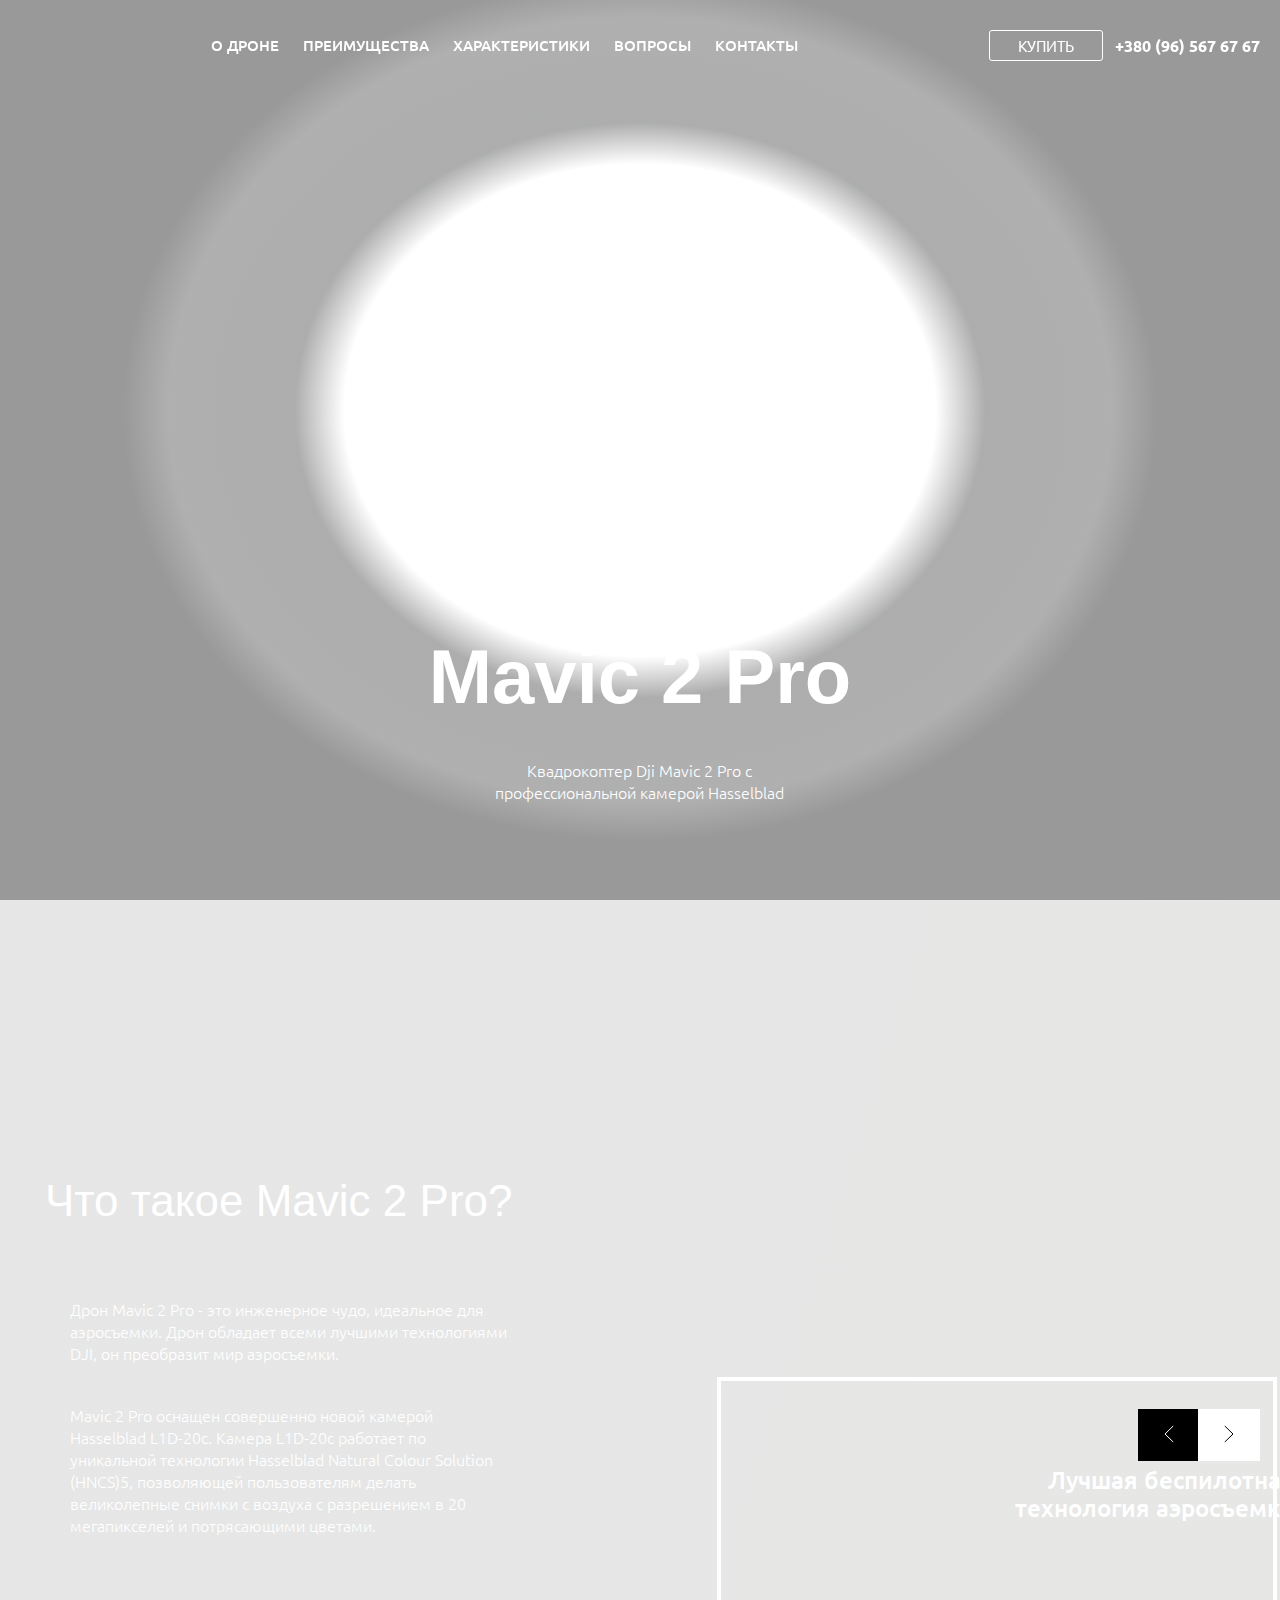
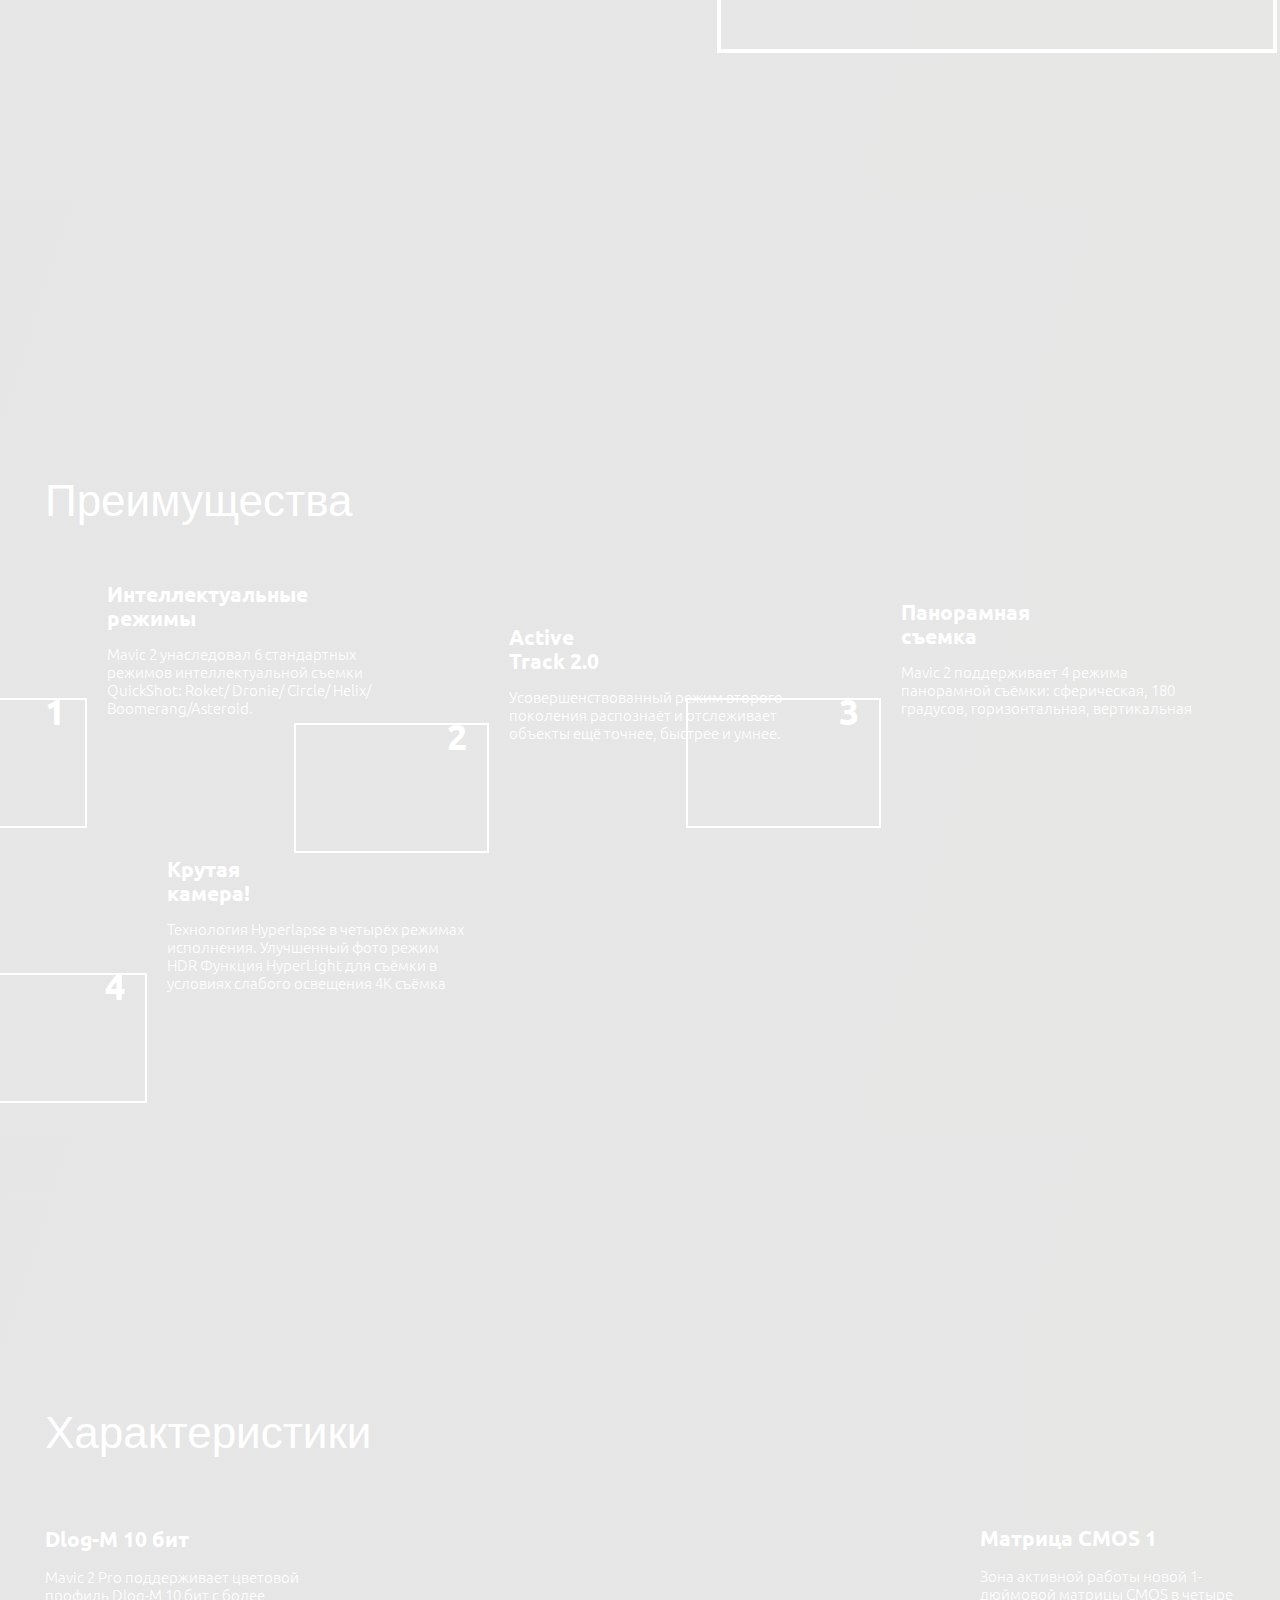
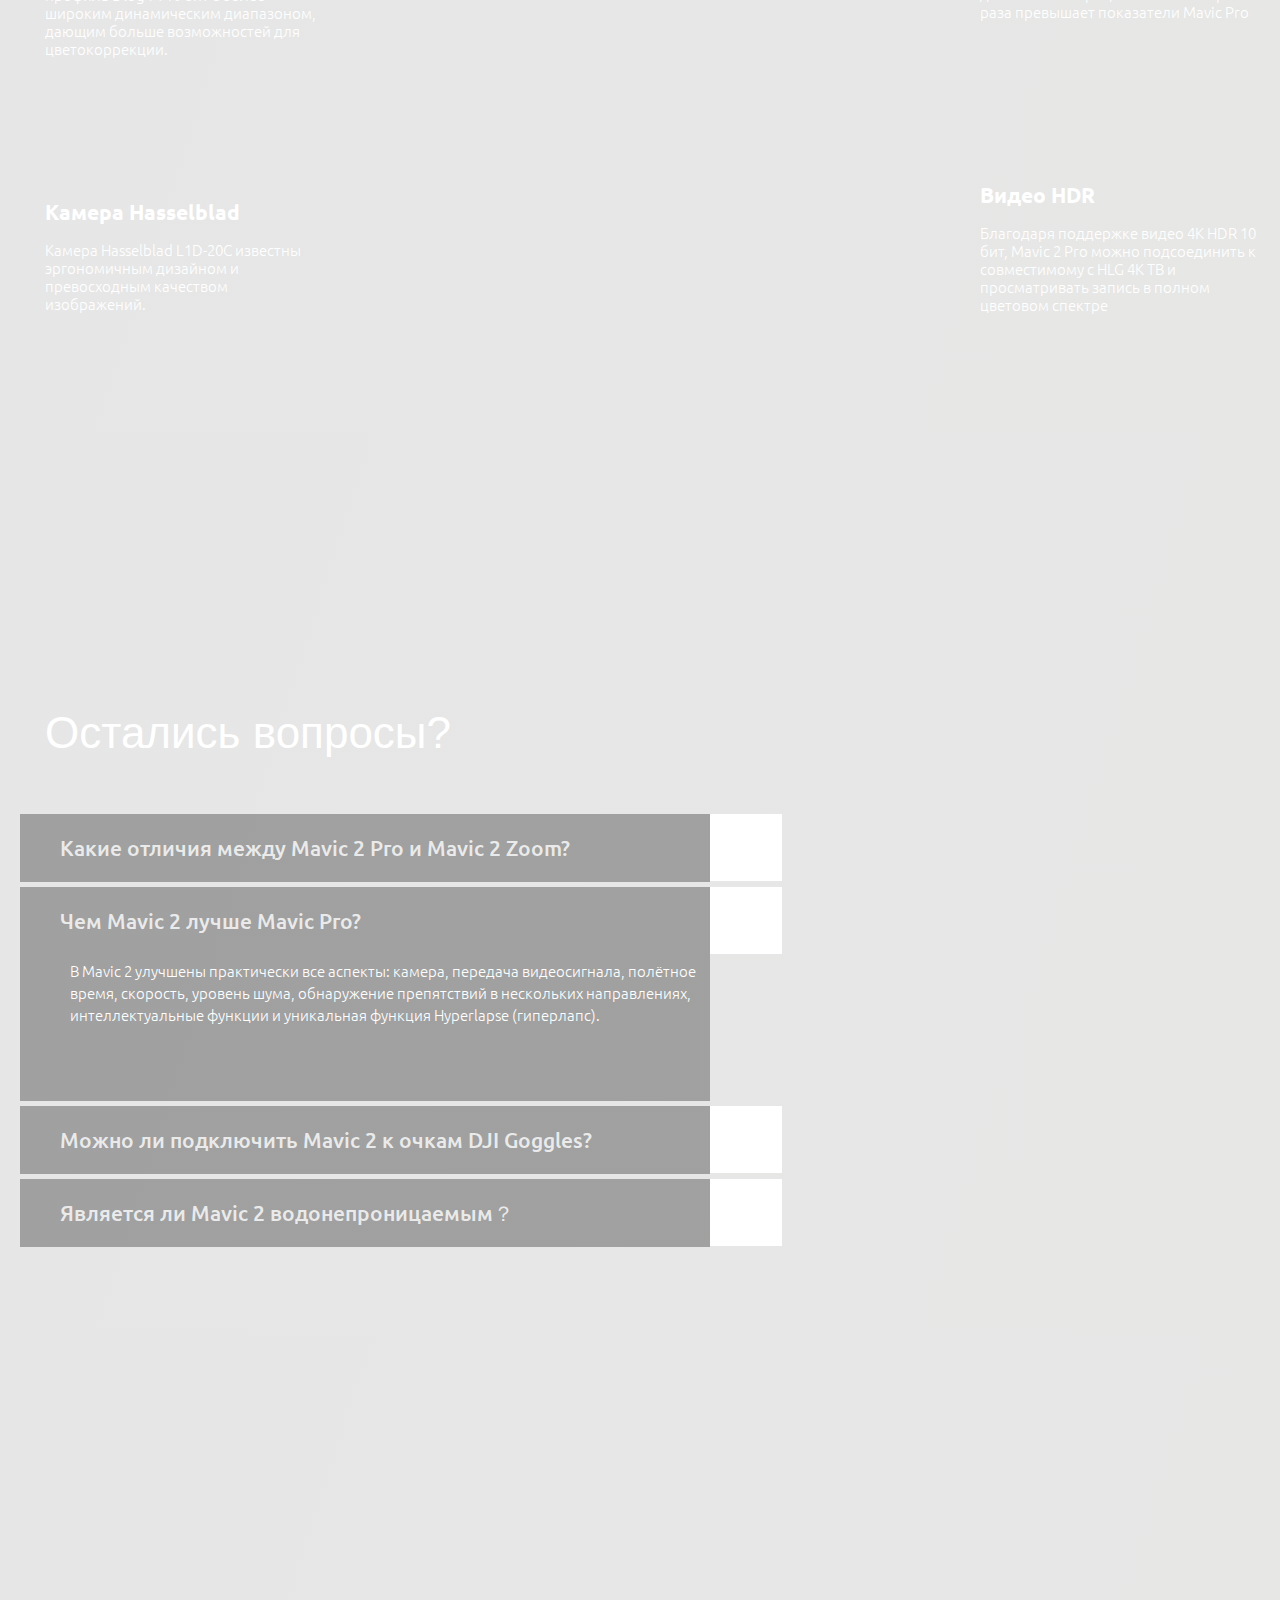
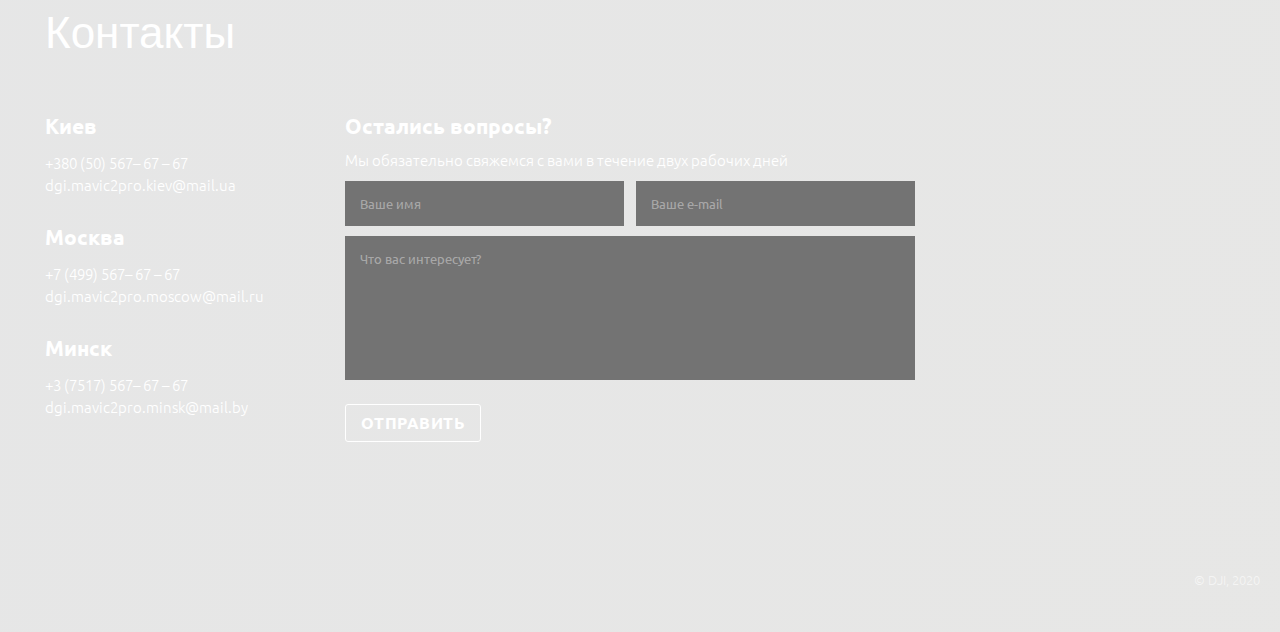
==== commit 142ad628: "Made adaptive of the first section and fixed bugs in fullpage.js" ====
--- a/app/index.html
+++ b/app/index.html
@@ -15,34 +15,42 @@
 <body>
   <header class="header">
     <div class="container">
-      <div class="header__inner">
-        <a class="logo" href="#">
-          <picture class="logo__img">
-            <source srcset="images/logo-mobile.png" media="(max-width: 600px)">
-            <img src="images/logo.png" alt="">
-          </picture>
-        </a>
+      <div id="header__nav" class="header__inner">
+        <div data-menuanchor="top">
+          <a class="logo" href="#top">
+            <picture class="logo__img">
+              <source srcset="images/logo-mobile.png" media="(max-width: 600px)">
+              <img src="images/logo.png" alt="">
+            </picture>
+          </a>
+        </div>
         <nav class="menu">
+          <button class="menu__btn" type="button">
+            <span class="menu__btn-line"></span>
+          </button>
           <ul class="menu__list">
-            <li class="menu__list-item">
-              <a class="menu__list-link" href="#">О ДРОНЕ</a>
-            </li>
-            <li class="menu__list-item">
-              <a class="menu__list-link" href="#">ПРЕИМУЩЕСТВА</a>
-            </li>
-            <li class="menu__list-item">
-              <a class="menu__list-link" href="#">ХАРАКТЕРИСТИКИ</a>
-            </li>
-            <li class="menu__list-item">
-              <a class="menu__list-link" href="#">ВОПРОСЫ</a>
-            </li>
-            <li class="menu__list-item">
-              <a class="menu__list-link" href="#">КОНТАКТЫ</a>
+            <li class="menu__list-item" data-menuanchor="products">
+              <a class="menu__list-link" href="#products">О ДРОНЕ</a>
+            </li>
+            <li class="menu__list-item" data-menuanchor="benefits">
+              <a class="menu__list-link" href="#benefits">ПРЕИМУЩЕСТВА</a>
+            </li>
+            <li class="menu__list-item" data-menuanchor="specification">
+              <a class="menu__list-link" href="#specification">ХАРАКТЕРИСТИКИ</a>
+            </li>
+            <li class="menu__list-item" data-menuanchor="questions">
+              <a class="menu__list-link" href="#questions">ВОПРОСЫ</a>
+            </li>
+            <li class="menu__list-item" data-menuanchor="contacts">
+              <a class="menu__list-link" href="#contacts">КОНТАКТЫ</a>
+            </li>
+            <li class="menu__list-phone">
+              <a class="header__phone" href="tel:+380965676767">+380 (96) 567 67 67</a>
             </li>
           </ul>
         </nav>
         <div class="header__info">
-          <button class="header__btn">КУПИТЬ</button>
+          <button class="header__btn" type="button">КУПИТЬ</button>
           <a class="header__phone" href="tel:+380965676767">+380 (96) 567 67 67</a>
         </div>
       </div>
@@ -51,7 +59,7 @@
 
   <main id="fullpage">
 
-    <section class="page-section top">
+    <section class="page-section top" data-anchor="top">
       <div class="page-section__wrapper top__wrapper">
         <div class="container">
           <div class="top__inner">
@@ -90,7 +98,7 @@
       </div>
     </section>
 
-    <section id="products" class="page-section products">
+    <section class="page-section products" data-anchor="products">
       <div class="page-section__wrapper">
         <div class="container">
           <h3 class="title products__title">
@@ -146,7 +154,7 @@
       </div>
     </section>
 
-    <section id="benefits" class="page-section benefits">
+    <section class="page-section benefits" data-anchor="benefits">
       <div class="page-section__wrapper">
         <div class="container">
           <h3 class="title">
@@ -230,7 +238,7 @@
       </div>
     </section>
 
-    <section id="specification" class="page-section specification">
+    <section class="page-section specification" data-anchor="specification">
       <div class="page-section__wrapper">
         <div class="container">
           <h3 class="title">Характеристики</h3>
@@ -280,7 +288,7 @@
       </div>
     </section>
 
-    <section id="questions" class="page-section questions">
+    <section class="page-section questions" data-anchor="questions">
       <div class="page-section__wrapper">
         <div class="container">
           <h3 class="title">Остались вопросы?</h3>
@@ -323,7 +331,7 @@
       </div>
     </section>
 
-    <section id="contacts" class="page-section contacts">
+    <section class="page-section contacts" data-anchor="contacts">
       <div class="page-section__wrapper">
         <div class="container">
           <h3 class="title">Контакты</h3>
--- a/app/css/style.min.css
+++ b/app/css/style.min.css
@@ -7,4 +7,4 @@
  * http://alvarotrigo.com/fullPage/pricing/
  *
  * Copyright (C) 2021 http://alvarotrigo.com/fullPage - A project by Alvaro Trigo
- */html.fp-enabled,.fp-enabled body{margin:0;padding:0;overflow:hidden;-webkit-tap-highlight-color:rgba(0,0,0,0)}.fp-section{position:relative;-webkit-box-sizing:border-box;box-sizing:border-box;height:100%;display:block}.fp-slide{float:left}.fp-slide,.fp-slidesContainer{height:100%;display:block}.fp-slides{z-index:1;height:100%;overflow:hidden;position:relative;-webkit-transition:all 0.3s ease-out;-o-transition:all 0.3s ease-out;transition:all 0.3s ease-out}.fp-table{display:-webkit-box;display:-ms-flexbox;display:flex;-webkit-box-orient:vertical;-webkit-box-direction:normal;-ms-flex-direction:column;flex-direction:column;-webkit-box-pack:center;-ms-flex-pack:center;justify-content:center;width:100%}.fp-slidesContainer{float:left;position:relative}.fp-controlArrow{-webkit-user-select:none;-moz-user-select:none;-khtml-user-select:none;-ms-user-select:none;position:absolute;z-index:4;top:50%;cursor:pointer;margin-top:-38px;-webkit-transform:translate3d(0, 0, 0);-ms-transform:translate3d(0, 0, 0);transform:translate3d(0, 0, 0)}.fp-prev{left:15px}.fp-next{right:15px}.fp-arrow{width:0;height:0;border-style:solid}.fp-arrow.fp-prev{border-width:38.5px 34px 38.5px 0;border-color:transparent #fff transparent transparent}.fp-arrow.fp-next{border-width:38.5px 0 38.5px 34px;border-color:transparent transparent transparent #fff}.fp-notransition{-webkit-transition:none !important;-o-transition:none !important;transition:none !important}#fp-nav{position:fixed;z-index:100;top:50%;opacity:1;transform:translateY(-50%);-ms-transform:translateY(-50%);-webkit-transform:translate3d(0, -50%, 0)}#fp-nav.fp-right{right:17px}#fp-nav.fp-left{left:17px}.fp-slidesNav{position:absolute;z-index:4;opacity:1;-webkit-transform:translate3d(0, 0, 0);-ms-transform:translate3d(0, 0, 0);transform:translate3d(0, 0, 0);left:0 !important;right:0;margin:0 auto !important}.fp-slidesNav.fp-bottom{bottom:17px}.fp-slidesNav.fp-top{top:17px}#fp-nav ul,.fp-slidesNav ul{margin:0;padding:0}#fp-nav ul li,.fp-slidesNav ul li{display:block;width:14px;height:13px;margin:7px;position:relative}.fp-slidesNav ul li{display:inline-block}#fp-nav ul li a,.fp-slidesNav ul li a{display:block;position:relative;z-index:1;width:100%;height:100%;cursor:pointer;text-decoration:none}#fp-nav ul li a.active span,.fp-slidesNav ul li a.active span,#fp-nav ul li:hover a.active span,.fp-slidesNav ul li:hover a.active span{height:12px;width:12px;margin:-6px 0 0 -6px;border-radius:100%}#fp-nav ul li a span,.fp-slidesNav ul li a span{border-radius:50%;position:absolute;z-index:1;height:4px;width:4px;border:0;background:#333;left:50%;top:50%;margin:-2px 0 0 -2px;-webkit-transition:all 0.1s ease-in-out;-o-transition:all 0.1s ease-in-out;transition:all 0.1s ease-in-out}#fp-nav ul li:hover a span,.fp-slidesNav ul li:hover a span{width:10px;height:10px;margin:-5px 0px 0px -5px}#fp-nav ul li .fp-tooltip{position:absolute;top:-2px;color:#fff;font-size:14px;font-family:arial, helvetica, sans-serif;white-space:nowrap;max-width:220px;overflow:hidden;display:block;opacity:0;width:0;cursor:pointer}#fp-nav ul li:hover .fp-tooltip,#fp-nav.fp-show-active a.active+.fp-tooltip{-webkit-transition:opacity 0.2s ease-in;-o-transition:opacity 0.2s ease-in;transition:opacity 0.2s ease-in;width:auto;opacity:1}#fp-nav ul li .fp-tooltip.fp-right{right:20px}#fp-nav ul li .fp-tooltip.fp-left{left:20px}.fp-auto-height.fp-section,.fp-auto-height .fp-slide{height:auto !important}.fp-scrollable .fp-section,.fp-scrollable .fp-slide{height:100vh;height:calc(var(--vh, 1vh) * 100)}.fp-overflow{-webkit-box-pack:start;-ms-flex-pack:start;justify-content:flex-start}.fp-overflow{overflow-y:scroll;height:100%;outline:none}.fp-overflow.fp-table{display:block}.fp-responsive .fp-auto-height-responsive.fp-section,.fp-responsive .fp-auto-height-responsive .fp-slide{height:auto !important}.fp-sr-only{position:absolute;width:1px;height:1px;padding:0;overflow:hidden;clip:rect(0, 0, 0, 0);white-space:nowrap;border:0}.fp-snaps{overflow-y:auto !important;height:100% !important}.fp-snaps body{height:100% !important;-ms-scroll-snap-type:y mandatory;-webkit-scroll-snap-type:y mandatory;scroll-snap-type:y mandatory;overflow-y:scroll !important;scroll-behavior:smooth}.fp-snaps .fp-section{scroll-snap-align:start}.fp-snaps .fullpage-wrapper{height:auto !important}.fp-disable-snap body{scroll-behavior:unset !important;-webkit-scroll-snap-type:none !important;-ms-scroll-snap-type:none !important;scroll-snap-type:none !important}.fp-scroll-mac .fp-overflow::-webkit-scrollbar{background-color:transparent;width:9px}.fp-scroll-mac .fp-overflow::-webkit-scrollbar-track{background-color:transparent}.fp-scroll-mac .fp-overflow::-webkit-scrollbar-thumb{background-color:rgba(0,0,0,0.4);border-radius:16px;border:4px solid transparent}.fp-warning,.fp-watermark{z-index:9999999;position:absolute;bottom:0}.fp-warning,.fp-watermark a{text-decoration:none;color:#000;background:rgba(255,255,255,0.6);padding:5px 8px;font-size:14px;font-family:arial;color:black;display:inline-block;border-radius:3px;margin:12px}@font-face{font-family:"SFProDisplay-Light", sans-serif;src:url("../fonts/SFProDisplay-Light.woff2") format("woff2"),url("../fonts/SFProDisplay-Light.woff") format("woff");font-weight:300;font-style:normal;font-display:swap}@font-face{font-family:"SFProDisplay-Regular", sans-serif;src:url("../fonts/SFProDisplay-Regular.woff2") format("woff2"),url("../fonts/SFProDisplay-Regular.woff") format("woff");font-weight:400;font-style:normal;font-display:swap}@font-face{font-family:"SFProDisplay-Medium", sans-serif;src:url("../fonts/SFProDisplay-Medium.woff2") format("woff2"),url("../fonts/SFProDisplay-Medium.woff") format("woff");font-weight:500;font-style:normal;font-display:swap}@font-face{font-family:"SFProDisplay-Semibold", sans-serif;src:url("../fonts/SFProDisplay-Semibold.woff2") format("woff2"),url("../fonts/SFProDisplay-Semibold.woff") format("woff");font-weight:600;font-style:normal;font-display:swap}@font-face{font-family:"SFProDisplay-Bold", sans-serif;src:url("../fonts/SFProDisplay-Bold.woff2") format("woff2"),url("../fonts/SFProDisplay-Bold.woff") format("woff");font-weight:700;font-style:normal;font-display:swap}html{-webkit-box-sizing:border-box;box-sizing:border-box;scroll-behavior:smooth}*,*::before,*::after{-webkit-box-sizing:inherit;box-sizing:inherit}a{text-decoration:none;color:inherit}ul,li{list-style:none;margin:0;padding:0}h1,h2,h3,h4,h5,h6{margin:0;font-size:inherit}body{min-width:320px;overflow-x:hidden;position:relative;color:#ffffff;font-size:17px;line-height:26px}.container{max-width:1270px;padding:0 15px;margin:0 auto}.page-section{background-image:url("../images/page-bg.jpg");background-repeat:no-repeat;background-position:top center;background-size:cover;position:relative}.page-section::before{content:"";position:absolute;top:0;left:0;right:0;bottom:0;background:-o-linear-gradient(342.46deg, rgba(23,26,28,0.72) 0%, #5E5E57 100%);background:linear-gradient(107.54deg, rgba(23,26,28,0.72) 0%, #5E5E57 100%);opacity:0.15}.page-section__wrapper{position:relative;z-index:1;padding:74px 0 50px;min-height:100vh}.title{font-size:44px;line-height:53px;padding-left:25px;padding-top:200px;margin-bottom:55px}.scroll__btn{padding:20px 0 30px;text-align:center;position:absolute;left:0;right:0;bottom:0}.header{position:fixed;top:30px;left:0;right:0;z-index:10}.header__inner{display:-webkit-box;display:-ms-flexbox;display:flex;-webkit-box-pack:justify;-ms-flex-pack:justify;justify-content:space-between;-webkit-box-align:center;-ms-flex-align:center;align-items:center;min-height:30px;text-transform:uppercase;font-size:15px;line-height:17px}.header__btn{color:#ffffff;background-color:transparent;padding:6px 28px;border:1px solid #ffffff;border-radius:3px;margin-right:8px;text-transform:uppercase;cursor:pointer;-webkit-transition:all 0.3s;-o-transition:all 0.3s;transition:all 0.3s}.header__btn:hover{color:#1c1c1c;background-color:#ffffff}.header__phone{font-size:16px;line-height:18px}.menu__list-item{display:inline-block}.menu__list-item+.menu__list-item{padding-left:20px}.top{background-image:url("../images/top-bg.jpg")}.top::before{content:"";position:absolute;top:0;left:0;right:0;bottom:0;background:-o-radial-gradient(50% 45.57%, 45.97% 54.43%, rgba(23,26,28,0) 50.28%, rgba(23,26,28,0.00225974) 50.29%, rgba(4,5,5,0.820343) 58.72%, rgba(5,5,6,0.792703) 80.08%, #000 87.89%);background:radial-gradient(45.97% 54.43% at 50% 45.57%, rgba(23,26,28,0) 50.28%, rgba(23,26,28,0.00225974) 50.29%, rgba(4,5,5,0.820343) 58.72%, rgba(5,5,6,0.792703) 80.08%, #000 87.89%);opacity:0.4}.top__wrapper{display:-webkit-box;display:-ms-flexbox;display:flex;-webkit-box-align:end;-ms-flex-align:end;align-items:flex-end}.top__inner{display:-webkit-box;display:-ms-flexbox;display:flex;-webkit-box-orient:vertical;-webkit-box-direction:normal;-ms-flex-direction:column;flex-direction:column;-webkit-box-align:center;-ms-flex-align:center;align-items:center;text-align:center}.top__title{font-size:96px;line-height:115px;margin-bottom:25px}.top__text{margin:25px 0 35px;max-width:325px}.top__social-item{display:inline-block;margin:0 25px}.top__social-link{opacity:0.5;-webkit-transition:all 0.3s;-o-transition:all 0.3s;transition:all 0.3s}.top__social-link:hover{opacity:1}.products__inner{display:-webkit-box;display:-ms-flexbox;display:flex;-webkit-box-pack:justify;-ms-flex-pack:justify;justify-content:space-between;padding-left:50px}.products__text{max-width:440px}.products__text p{margin-bottom:40px}.products__slider-box{position:relative;padding-top:110px}.products__slider-text{width:285px;position:absolute;font-size:24px;line-height:28px;text-align:right;bottom:30px;left:-250px;z-index:5}.products__slider{max-width:560px}.products__slider::before{content:"";position:absolute;width:560px;height:276px;border:4px solid #ffffff;top:-15px;right:-17px}.slider-btn{padding:16px 26px;border:none;background-color:#ffffff;position:absolute;bottom:-47px;right:0;cursor:pointer;z-index:5}.slider-btn svg{stroke:#000000}.slider-btn__left{right:60px}.slider-btn.slick-disabled{background-color:#000000}.slider-btn.slick-disabled svg{stroke:#ffffff}.benefits__items{display:-webkit-box;display:-ms-flexbox;display:flex;-ms-flex-wrap:wrap;flex-wrap:wrap;padding-left:25px}.benefits__item{display:-webkit-box;display:-ms-flexbox;display:flex;-webkit-box-align:end;-ms-flex-align:end;align-items:flex-end;margin-bottom:100px}.benefits__item:nth-child(even){margin-left:40px;-webkit-transform:translateY(25px);-ms-transform:translateY(25px);transform:translateY(25px)}.benefits__item:nth-child(3){margin-left:30px}.benefits__item:nth-child(4){margin-left:60px}.benefits__item:first-child,.benefits__item:nth-child(3){position:relative}.benefits__item:first-child::before,.benefits__item:first-child::after,.benefits__item:nth-child(3)::before,.benefits__item:nth-child(3)::after{content:"";position:absolute;background-repeat:no-repeat;background-position:0 0}.benefits__item:first-child::before{top:30px;right:-55px;height:48px;width:245px;background-image:url("../images/line-1.svg")}.benefits__item:nth-child(3)::before{top:-70px;right:-54px;height:62px;width:463px;background-image:url("../images/line-2.svg")}.benefits__item:nth-child(3)::after{top:42px;right:-65px;height:43px;width:236px;background-image:url("../images/line-3.svg")}.benefits__num{font-size:36px;line-height:41px;margin-right:10px}.benefits__img{position:relative;margin-right:32px}.benefits__img::before{content:"";position:absolute;top:-12px;right:-12px;z-index:-1;width:195px;height:130px;border:2px solid #ffffff}.benefits__info{width:300px}.benefits__info-title{font-size:21px;line-height:24px;width:120px;margin-bottom:10px}.benefits__info-text{font-size:15px;line-height:18px}.specification__inner{display:-webkit-box;display:-ms-flexbox;display:flex;-webkit-box-pack:justify;-ms-flex-pack:justify;justify-content:space-between;-webkit-box-align:center;-ms-flex-align:center;align-items:center;padding-left:25px}.specification__item--center{margin-left:-15px;margin-right:-15px}.specification__box{width:280px;position:relative;margin-top:10px}.specification__box::before{content:"";position:absolute;background-repeat:no-repeat;background-position:0 0;background-size:contain}.specification__box-2{margin-top:140px}.specification__box-4{margin-top:160px}.specification__box-1::before{background-image:url("../images/pointer-1.svg");width:229px;height:115px;right:-140px;top:15px}.specification__box-2::before{background-image:url("../images/pointer-2.svg");width:346px;height:81px;right:-320px;top:-64px}.specification__box-3::before{background-image:url("../images/pointer-3.svg");width:258px;height:104px;left:-280px;top:17px}.specification__box-4::before{background-image:url("../images/pointer-4.svg");width:124px;height:89px;left:-140px;top:-70px}.specification__box-title{font-size:21px;line-height:28px;margin-bottom:10px}.specification__box-text{font-size:15px;font-weight:300;line-height:18px}.questions__items{max-width:757px;padding-bottom:15px}.questions__item{max-width:690px;background-color:rgba(0,0,0,0.3);position:relative}.questions__item:nth-child(3)::before{content:"";position:absolute;width:319px;height:125px;top:-33px;right:-391px;background-image:url("../images/questions-bg.png")}.questions__item-title{font-size:21px;line-height:28px;color:rgba(255,255,255,0.8);padding:20px 10px 20px 40px;margin-bottom:5px;position:relative;cursor:pointer}.questions__item-title::after{content:url("../images/questions-arrow.svg");position:absolute;right:-72px;top:0;width:72px;height:67px;background-color:#ffffff;display:-webkit-box;display:-ms-flexbox;display:flex;-webkit-box-align:center;-ms-flex-align:center;align-items:center;-webkit-box-pack:center;-ms-flex-pack:center;justify-content:center}.questions__item-text{padding:0 5px 75px 50px;font-size:15px;line-height:22px;margin:0 0 5px;display:none}.questions__item.questions__item--active .questions__item-title::after{-webkit-transform:rotate(180deg);-ms-transform:rotate(180deg);transform:rotate(180deg)}.questions__item.questions__item--active .questions__item-text{display:block}.contacts__inner{display:-webkit-box;display:-ms-flexbox;display:flex;padding-left:25px}.contacts__info{width:240px;margin-right:60px}.contacts__info-box{margin-bottom:30px}.contacts__info-title{font-size:21px;line-height:24px;margin:0 0 13px}.contacts__info-phone,.contacts__info-email{font-size:15px;line-height:18px}.contacts__info-email:hover{text-decoration:underline}.contacts__form{width:570px;margin-right:106px}.contacts__form-title{font-size:21px;line-height:24px;margin:0 0 13px}.contacts__form-text{font-size:15px;line-height:18px;margin:0 0 12px}.contacts__form-box{display:-webkit-box;display:-ms-flexbox;display:flex;-webkit-box-pack:justify;-ms-flex-pack:justify;justify-content:space-between;margin-bottom:10px}.contacts__form-input,.contacts__form-textarea{font-size:13px;line-height:15px;border:none;background-color:rgba(0,0,0,0.5);padding:15px;color:#ffffff}.contacts__form-input::-webkit-input-placeholder,.contacts__form-textarea::-webkit-input-placeholder{color:rgba(255,255,255,0.4)}.contacts__form-input::-moz-placeholder,.contacts__form-textarea::-moz-placeholder{color:rgba(255,255,255,0.4)}.contacts__form-input:-ms-input-placeholder,.contacts__form-textarea:-ms-input-placeholder{color:rgba(255,255,255,0.4)}.contacts__form-input::-ms-input-placeholder,.contacts__form-textarea::-ms-input-placeholder{color:rgba(255,255,255,0.4)}.contacts__form-input::placeholder,.contacts__form-textarea::placeholder{color:rgba(255,255,255,0.4)}.contacts__form-input{width:49%}.contacts__form-textarea{min-height:144px;width:100%;resize:none;margin-bottom:20px}.contacts__form-btn{color:#ffffff;background-color:transparent;padding:9px 15px;border:1px solid #ffffff;border-radius:3px;text-transform:uppercase;letter-spacing:0.03em;cursor:pointer;-webkit-transition:all 0.3s;-o-transition:all 0.3s;transition:all 0.3s}.contacts__form-btn:hover{color:#1c1c1c;background-color:#ffffff}.contacts__social-list{display:-webkit-box;display:-ms-flexbox;display:flex;-webkit-box-orient:vertical;-webkit-box-direction:normal;-ms-flex-direction:column;flex-direction:column;-webkit-box-pack:center;-ms-flex-pack:center;justify-content:center}.contacts__social-item{margin:0 0 26px 0}.contacts__social-link{opacity:0.5;-webkit-transition:all 0.3s;-o-transition:all 0.3s;transition:all 0.3s}.contacts__social-link:hover{opacity:1}.footer{position:absolute;bottom:32px;left:0;right:0}.footer__copy{font-size:13px;line-height:15px;text-align:right;color:rgba(255,255,255,0.6)}
+ */html.fp-enabled,.fp-enabled body{margin:0;padding:0;overflow:hidden;-webkit-tap-highlight-color:rgba(0,0,0,0)}.fp-section{position:relative;-webkit-box-sizing:border-box;box-sizing:border-box;height:100%;display:block}.fp-slide{float:left}.fp-slide,.fp-slidesContainer{height:100%;display:block}.fp-slides{z-index:1;height:100%;overflow:hidden;position:relative;-webkit-transition:all 0.3s ease-out;-o-transition:all 0.3s ease-out;transition:all 0.3s ease-out}.fp-table{display:-webkit-box;display:-ms-flexbox;display:flex;-webkit-box-orient:vertical;-webkit-box-direction:normal;-ms-flex-direction:column;flex-direction:column;-webkit-box-pack:center;-ms-flex-pack:center;justify-content:center;width:100%}.fp-slidesContainer{float:left;position:relative}.fp-controlArrow{-webkit-user-select:none;-moz-user-select:none;-khtml-user-select:none;-ms-user-select:none;position:absolute;z-index:4;top:50%;cursor:pointer;margin-top:-38px;-webkit-transform:translate3d(0, 0, 0);-ms-transform:translate3d(0, 0, 0);transform:translate3d(0, 0, 0)}.fp-prev{left:15px}.fp-next{right:15px}.fp-arrow{width:0;height:0;border-style:solid}.fp-arrow.fp-prev{border-width:38.5px 34px 38.5px 0;border-color:transparent #fff transparent transparent}.fp-arrow.fp-next{border-width:38.5px 0 38.5px 34px;border-color:transparent transparent transparent #fff}.fp-notransition{-webkit-transition:none !important;-o-transition:none !important;transition:none !important}#fp-nav{position:fixed;z-index:100;top:50%;opacity:1;transform:translateY(-50%);-ms-transform:translateY(-50%);-webkit-transform:translate3d(0, -50%, 0)}#fp-nav.fp-right{right:17px}#fp-nav.fp-left{left:17px}.fp-slidesNav{position:absolute;z-index:4;opacity:1;-webkit-transform:translate3d(0, 0, 0);-ms-transform:translate3d(0, 0, 0);transform:translate3d(0, 0, 0);left:0 !important;right:0;margin:0 auto !important}.fp-slidesNav.fp-bottom{bottom:17px}.fp-slidesNav.fp-top{top:17px}#fp-nav ul,.fp-slidesNav ul{margin:0;padding:0}#fp-nav ul li,.fp-slidesNav ul li{display:block;width:14px;height:13px;margin:7px;position:relative}.fp-slidesNav ul li{display:inline-block}#fp-nav ul li a,.fp-slidesNav ul li a{display:block;position:relative;z-index:1;width:100%;height:100%;cursor:pointer;text-decoration:none}#fp-nav ul li a.active span,.fp-slidesNav ul li a.active span,#fp-nav ul li:hover a.active span,.fp-slidesNav ul li:hover a.active span{height:12px;width:12px;margin:-6px 0 0 -6px;border-radius:100%}#fp-nav ul li a span,.fp-slidesNav ul li a span{border-radius:50%;position:absolute;z-index:1;height:4px;width:4px;border:0;background:#333;left:50%;top:50%;margin:-2px 0 0 -2px;-webkit-transition:all 0.1s ease-in-out;-o-transition:all 0.1s ease-in-out;transition:all 0.1s ease-in-out}#fp-nav ul li:hover a span,.fp-slidesNav ul li:hover a span{width:10px;height:10px;margin:-5px 0px 0px -5px}#fp-nav ul li .fp-tooltip{position:absolute;top:-2px;color:#fff;font-size:14px;font-family:arial, helvetica, sans-serif;white-space:nowrap;max-width:220px;overflow:hidden;display:block;opacity:0;width:0;cursor:pointer}#fp-nav ul li:hover .fp-tooltip,#fp-nav.fp-show-active a.active+.fp-tooltip{-webkit-transition:opacity 0.2s ease-in;-o-transition:opacity 0.2s ease-in;transition:opacity 0.2s ease-in;width:auto;opacity:1}#fp-nav ul li .fp-tooltip.fp-right{right:20px}#fp-nav ul li .fp-tooltip.fp-left{left:20px}.fp-auto-height.fp-section,.fp-auto-height .fp-slide{height:auto !important}.fp-scrollable .fp-section,.fp-scrollable .fp-slide{height:100vh;height:calc(var(--vh, 1vh) * 100)}.fp-overflow{-webkit-box-pack:start;-ms-flex-pack:start;justify-content:flex-start}.fp-overflow{overflow-y:scroll;height:100%;outline:none}.fp-overflow.fp-table{display:block}.fp-responsive .fp-auto-height-responsive.fp-section,.fp-responsive .fp-auto-height-responsive .fp-slide{height:auto !important}.fp-sr-only{position:absolute;width:1px;height:1px;padding:0;overflow:hidden;clip:rect(0, 0, 0, 0);white-space:nowrap;border:0}.fp-snaps{overflow-y:auto !important;height:100% !important}.fp-snaps body{height:100% !important;-ms-scroll-snap-type:y mandatory;-webkit-scroll-snap-type:y mandatory;scroll-snap-type:y mandatory;overflow-y:scroll !important;scroll-behavior:smooth}.fp-snaps .fp-section{scroll-snap-align:start}.fp-snaps .fullpage-wrapper{height:auto !important}.fp-disable-snap body{scroll-behavior:unset !important;-webkit-scroll-snap-type:none !important;-ms-scroll-snap-type:none !important;scroll-snap-type:none !important}.fp-scroll-mac .fp-overflow::-webkit-scrollbar{background-color:transparent;width:9px}.fp-scroll-mac .fp-overflow::-webkit-scrollbar-track{background-color:transparent}.fp-scroll-mac .fp-overflow::-webkit-scrollbar-thumb{background-color:rgba(0,0,0,0.4);border-radius:16px;border:4px solid transparent}.fp-warning,.fp-watermark{z-index:9999999;position:absolute;bottom:0}.fp-warning,.fp-watermark a{text-decoration:none;color:#000;background:rgba(255,255,255,0.6);padding:5px 8px;font-size:14px;font-family:arial;color:black;display:inline-block;border-radius:3px;margin:12px}@font-face{font-family:"SFProDisplay-Light", sans-serif;src:url("../fonts/SFProDisplay-Light.woff2") format("woff2"),url("../fonts/SFProDisplay-Light.woff") format("woff");font-weight:300;font-style:normal;font-display:swap}@font-face{font-family:"SFProDisplay-Regular", sans-serif;src:url("../fonts/SFProDisplay-Regular.woff2") format("woff2"),url("../fonts/SFProDisplay-Regular.woff") format("woff");font-weight:400;font-style:normal;font-display:swap}@font-face{font-family:"SFProDisplay-Medium", sans-serif;src:url("../fonts/SFProDisplay-Medium.woff2") format("woff2"),url("../fonts/SFProDisplay-Medium.woff") format("woff");font-weight:500;font-style:normal;font-display:swap}@font-face{font-family:"SFProDisplay-Semibold", sans-serif;src:url("../fonts/SFProDisplay-Semibold.woff2") format("woff2"),url("../fonts/SFProDisplay-Semibold.woff") format("woff");font-weight:600;font-style:normal;font-display:swap}@font-face{font-family:"SFProDisplay-Bold", sans-serif;src:url("../fonts/SFProDisplay-Bold.woff2") format("woff2"),url("../fonts/SFProDisplay-Bold.woff") format("woff");font-weight:700;font-style:normal;font-display:swap}html{-webkit-box-sizing:border-box;box-sizing:border-box;scroll-behavior:smooth}*,*::before,*::after{-webkit-box-sizing:inherit;box-sizing:inherit}a{text-decoration:none;color:inherit}ul,li{list-style:none;margin:0;padding:0}h1,h2,h3,h4,h5,h6{margin:0;font-size:inherit}body{min-width:320px;overflow-x:hidden;position:relative;color:#ffffff;font-size:17px;line-height:26px}.container{max-width:1270px;padding:0 15px;margin:0 auto}.page-section{background-image:url("../images/page-bg.jpg");background-repeat:no-repeat;background-position:top center;background-size:cover;position:relative}.page-section::before{content:"";position:absolute;top:0;left:0;right:0;bottom:0;background:-o-linear-gradient(342.46deg, rgba(23,26,28,0.72) 0%, #5E5E57 100%);background:linear-gradient(107.54deg, rgba(23,26,28,0.72) 0%, #5E5E57 100%);opacity:0.15}.page-section__wrapper{position:relative;z-index:1;padding:74px 0 50px;min-height:100vh}.title{font-size:44px;line-height:53px;padding-left:25px;padding-top:200px;margin-bottom:55px}.scroll__btn{padding:20px 0 30px;text-align:center;position:absolute;left:0;right:0;bottom:0}.header{position:fixed;top:30px;left:0;right:0;z-index:10}.header__inner{display:-webkit-box;display:-ms-flexbox;display:flex;-webkit-box-pack:justify;-ms-flex-pack:justify;justify-content:space-between;-webkit-box-align:center;-ms-flex-align:center;align-items:center;min-height:30px;text-transform:uppercase;font-size:15px;line-height:17px}.header__btn{color:#ffffff;background-color:transparent;padding:6px 28px;border:1px solid #ffffff;border-radius:3px;margin-right:8px;text-transform:uppercase;cursor:pointer;-webkit-transition:all 0.3s;-o-transition:all 0.3s;transition:all 0.3s}.header__btn:hover{color:#1c1c1c;background-color:#ffffff}.header__phone{font-size:16px;line-height:18px}.menu__list-item{display:inline-block}.menu__list-item+.menu__list-item{padding-left:20px}.menu__list-item.active a{text-decoration:underline}.menu__list-phone{display:none}.menu__btn{display:none}.top{background-image:url("../images/top-bg.jpg")}.top::before{content:"";position:absolute;top:0;left:0;right:0;bottom:0;background:-o-radial-gradient(50% 45.57%, 45.97% 54.43%, rgba(23,26,28,0) 50.28%, rgba(23,26,28,0.00225974) 50.29%, rgba(4,5,5,0.820343) 58.72%, rgba(5,5,6,0.792703) 80.08%, #000 87.89%);background:radial-gradient(45.97% 54.43% at 50% 45.57%, rgba(23,26,28,0) 50.28%, rgba(23,26,28,0.00225974) 50.29%, rgba(4,5,5,0.820343) 58.72%, rgba(5,5,6,0.792703) 80.08%, #000 87.89%);opacity:0.4}.top__wrapper{display:-webkit-box;display:-ms-flexbox;display:flex;-webkit-box-align:end;-ms-flex-align:end;align-items:flex-end}.top__inner{display:-webkit-box;display:-ms-flexbox;display:flex;-webkit-box-orient:vertical;-webkit-box-direction:normal;-ms-flex-direction:column;flex-direction:column;-webkit-box-align:center;-ms-flex-align:center;align-items:center;text-align:center}.top__title{font-size:96px;line-height:115px;margin-bottom:25px}.top__text{margin:25px 0 35px;max-width:325px}.top__social-item{display:inline-block;margin:0 25px}.top__social-link{opacity:0.5;-webkit-transition:all 0.3s;-o-transition:all 0.3s;transition:all 0.3s}.top__social-link:hover{opacity:1}.products__inner{display:-webkit-box;display:-ms-flexbox;display:flex;-webkit-box-pack:justify;-ms-flex-pack:justify;justify-content:space-between;padding-left:50px}.products__text{max-width:440px}.products__text p{margin-bottom:40px}.products__slider-box{position:relative;padding-top:110px}.products__slider-text{width:285px;position:absolute;font-size:24px;line-height:28px;text-align:right;bottom:30px;left:-250px;z-index:5}.products__slider{max-width:560px}.products__slider::before{content:"";position:absolute;width:560px;height:276px;border:4px solid #ffffff;top:-15px;right:-17px}.slider-btn{padding:16px 26px;border:none;background-color:#ffffff;position:absolute;bottom:-47px;right:0;cursor:pointer;z-index:5}.slider-btn svg{stroke:#000000}.slider-btn__left{right:60px}.slider-btn.slick-disabled{background-color:#000000}.slider-btn.slick-disabled svg{stroke:#ffffff}.benefits__items{display:-webkit-box;display:-ms-flexbox;display:flex;-ms-flex-wrap:wrap;flex-wrap:wrap;padding-left:25px}.benefits__item{display:-webkit-box;display:-ms-flexbox;display:flex;-webkit-box-align:end;-ms-flex-align:end;align-items:flex-end;margin-bottom:100px}.benefits__item:nth-child(even){margin-left:40px;-webkit-transform:translateY(25px);-ms-transform:translateY(25px);transform:translateY(25px)}.benefits__item:nth-child(3){margin-left:30px}.benefits__item:nth-child(4){margin-left:60px}.benefits__item:first-child,.benefits__item:nth-child(3){position:relative}.benefits__item:first-child::before,.benefits__item:first-child::after,.benefits__item:nth-child(3)::before,.benefits__item:nth-child(3)::after{content:"";position:absolute;background-repeat:no-repeat;background-position:0 0}.benefits__item:first-child::before{top:30px;right:-55px;height:48px;width:245px;background-image:url("../images/line-1.svg")}.benefits__item:nth-child(3)::before{top:-70px;right:-54px;height:62px;width:463px;background-image:url("../images/line-2.svg")}.benefits__item:nth-child(3)::after{top:42px;right:-65px;height:43px;width:236px;background-image:url("../images/line-3.svg")}.benefits__num{font-size:36px;line-height:41px;margin-right:10px}.benefits__img{position:relative;margin-right:32px}.benefits__img::before{content:"";position:absolute;top:-12px;right:-12px;z-index:-1;width:195px;height:130px;border:2px solid #ffffff}.benefits__info{width:300px}.benefits__info-title{font-size:21px;line-height:24px;width:120px;margin-bottom:10px}.benefits__info-text{font-size:15px;line-height:18px}.specification__inner{display:-webkit-box;display:-ms-flexbox;display:flex;-webkit-box-pack:justify;-ms-flex-pack:justify;justify-content:space-between;-webkit-box-align:center;-ms-flex-align:center;align-items:center;padding-left:25px}.specification__item--center{margin-left:-15px;margin-right:-15px}.specification__box{width:280px;position:relative;margin-top:10px}.specification__box::before{content:"";position:absolute;background-repeat:no-repeat;background-position:0 0;background-size:contain}.specification__box-2{margin-top:140px}.specification__box-4{margin-top:160px}.specification__box-1::before{background-image:url("../images/pointer-1.svg");width:229px;height:115px;right:-140px;top:15px}.specification__box-2::before{background-image:url("../images/pointer-2.svg");width:346px;height:81px;right:-320px;top:-64px}.specification__box-3::before{background-image:url("../images/pointer-3.svg");width:258px;height:104px;left:-280px;top:17px}.specification__box-4::before{background-image:url("../images/pointer-4.svg");width:124px;height:89px;left:-140px;top:-70px}.specification__box-title{font-size:21px;line-height:28px;margin-bottom:10px}.specification__box-text{font-size:15px;font-weight:300;line-height:18px}.questions__items{max-width:757px;padding-bottom:15px}.questions__item{max-width:690px;background-color:rgba(0,0,0,0.3);position:relative}.questions__item:nth-child(3)::before{content:"";position:absolute;width:319px;height:125px;top:-33px;right:-391px;background-image:url("../images/questions-bg.png")}.questions__item-title{font-size:21px;line-height:28px;color:rgba(255,255,255,0.8);padding:20px 10px 20px 40px;margin-bottom:5px;position:relative;cursor:pointer}.questions__item-title::after{content:url("../images/questions-arrow.svg");position:absolute;right:-72px;top:0;width:72px;height:67px;background-color:#ffffff;display:-webkit-box;display:-ms-flexbox;display:flex;-webkit-box-align:center;-ms-flex-align:center;align-items:center;-webkit-box-pack:center;-ms-flex-pack:center;justify-content:center}.questions__item-text{padding:0 5px 75px 50px;font-size:15px;line-height:22px;margin:0 0 5px;display:none}.questions__item.questions__item--active .questions__item-title::after{-webkit-transform:rotate(180deg);-ms-transform:rotate(180deg);transform:rotate(180deg)}.questions__item.questions__item--active .questions__item-text{display:block}.contacts__inner{display:-webkit-box;display:-ms-flexbox;display:flex;padding-left:25px}.contacts__info{width:240px;margin-right:60px}.contacts__info-box{margin-bottom:30px}.contacts__info-title{font-size:21px;line-height:24px;margin:0 0 13px}.contacts__info-phone,.contacts__info-email{font-size:15px;line-height:18px}.contacts__info-email:hover{text-decoration:underline}.contacts__form{width:570px;margin-right:106px}.contacts__form-title{font-size:21px;line-height:24px;margin:0 0 13px}.contacts__form-text{font-size:15px;line-height:18px;margin:0 0 12px}.contacts__form-box{display:-webkit-box;display:-ms-flexbox;display:flex;-webkit-box-pack:justify;-ms-flex-pack:justify;justify-content:space-between;margin-bottom:10px}.contacts__form-input,.contacts__form-textarea{font-size:13px;line-height:15px;border:none;background-color:rgba(0,0,0,0.5);padding:15px;color:#ffffff}.contacts__form-input::-webkit-input-placeholder,.contacts__form-textarea::-webkit-input-placeholder{color:rgba(255,255,255,0.4)}.contacts__form-input::-moz-placeholder,.contacts__form-textarea::-moz-placeholder{color:rgba(255,255,255,0.4)}.contacts__form-input:-ms-input-placeholder,.contacts__form-textarea:-ms-input-placeholder{color:rgba(255,255,255,0.4)}.contacts__form-input::-ms-input-placeholder,.contacts__form-textarea::-ms-input-placeholder{color:rgba(255,255,255,0.4)}.contacts__form-input::placeholder,.contacts__form-textarea::placeholder{color:rgba(255,255,255,0.4)}.contacts__form-input{width:49%}.contacts__form-textarea{min-height:144px;width:100%;resize:none;margin-bottom:20px}.contacts__form-btn{color:#ffffff;background-color:transparent;padding:9px 15px;border:1px solid #ffffff;border-radius:3px;text-transform:uppercase;letter-spacing:0.03em;cursor:pointer;-webkit-transition:all 0.3s;-o-transition:all 0.3s;transition:all 0.3s}.contacts__form-btn:hover{color:#1c1c1c;background-color:#ffffff}.contacts__social-list{display:-webkit-box;display:-ms-flexbox;display:flex;-webkit-box-orient:vertical;-webkit-box-direction:normal;-ms-flex-direction:column;flex-direction:column;-webkit-box-pack:center;-ms-flex-pack:center;justify-content:center}.contacts__social-item{margin:0 0 26px 0}.contacts__social-link{opacity:0.5;-webkit-transition:all 0.3s;-o-transition:all 0.3s;transition:all 0.3s}.contacts__social-link:hover{opacity:1}.footer{position:absolute;bottom:32px;left:0;right:0}.footer__copy{font-size:13px;line-height:15px;text-align:right;color:rgba(255,255,255,0.6)}@media (max-width: 1366px){body{font-size:16px;line-height:22px}.top__title{font-size:76px;line-height:95px;margin-bottom:20px}.top__inner img:not(img[src="images/facebook.svg"]):not(img[src="images/youtube.svg"]):not(img[src="images/instagram.svg"]){width:80%}.top__text{margin:15px 0 25px}}@media (max-width: 1100px){.menu{-webkit-box-ordinal-group:2;-ms-flex-order:1;order:1}.menu__list{display:none}.menu__btn{display:block;background-color:transparent;border:none;outline:none;padding:0;cursor:pointer}.menu__btn::before,.menu__btn::after{content:"";display:block;width:24px;height:2px;background-color:#e0e0e0;margin-bottom:4px}.menu__btn::after{margin-bottom:0;width:16px;margin-left:auto}.menu__btn-line{display:block;width:24px;height:2px;background-color:#e0e0e0;margin-bottom:4px}.header__phone{display:none}.header__btn{margin-right:0}}@media (max-width: 540px){.top__title{display:none}.top__text{margin:15px 0 30%}.scroll__btn{padding:13px 0}}
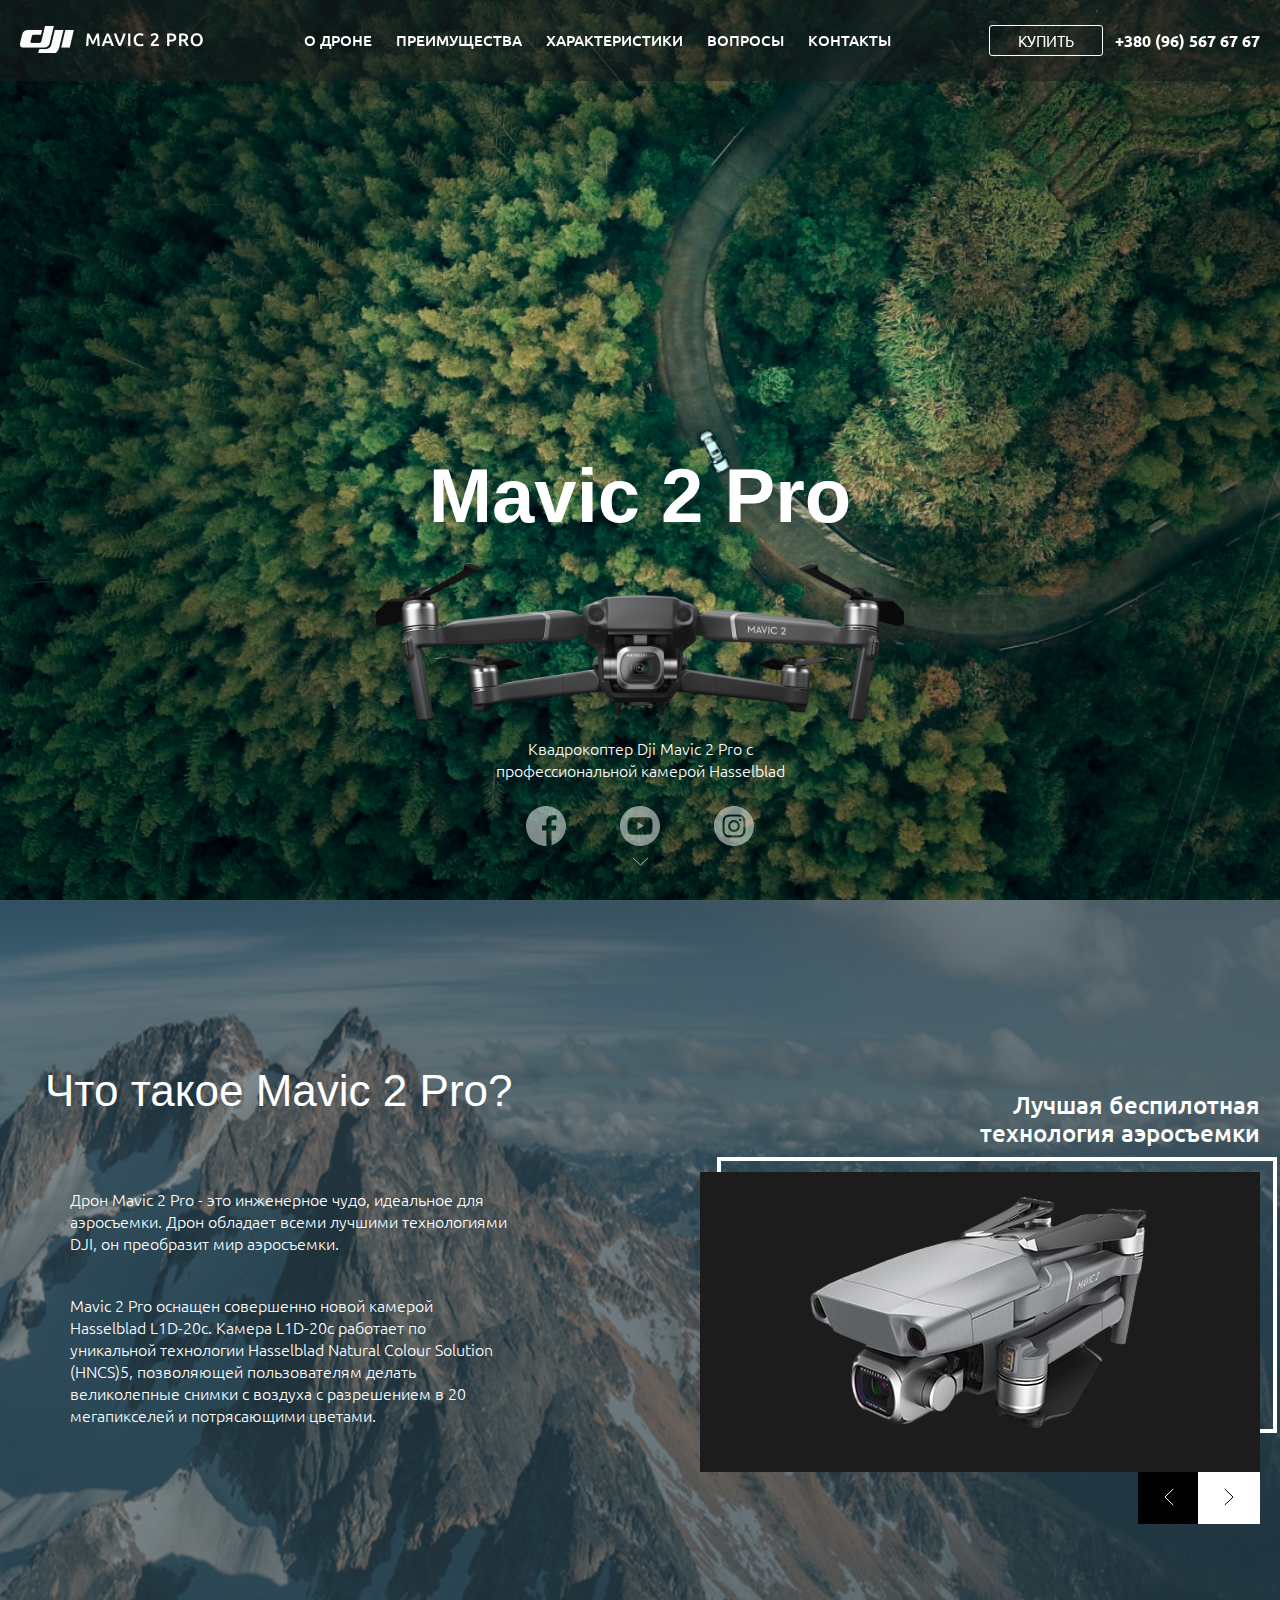
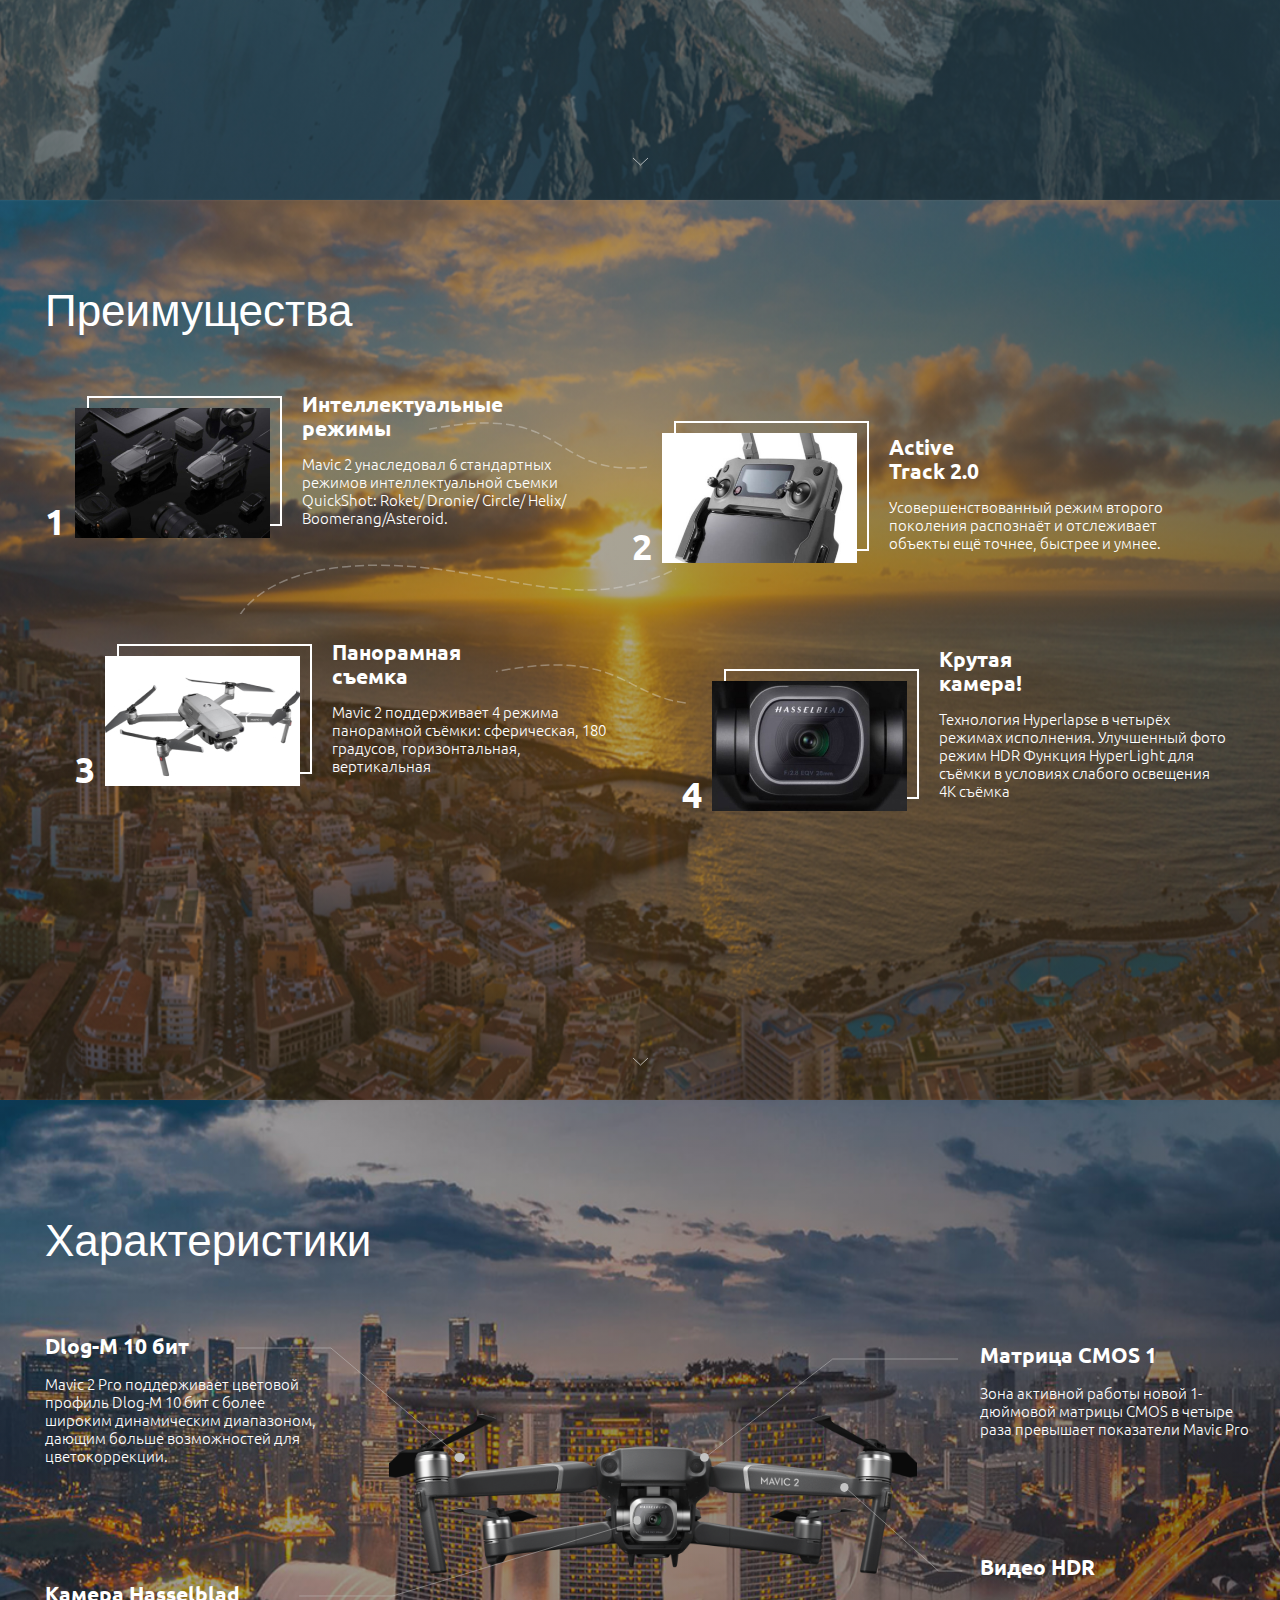
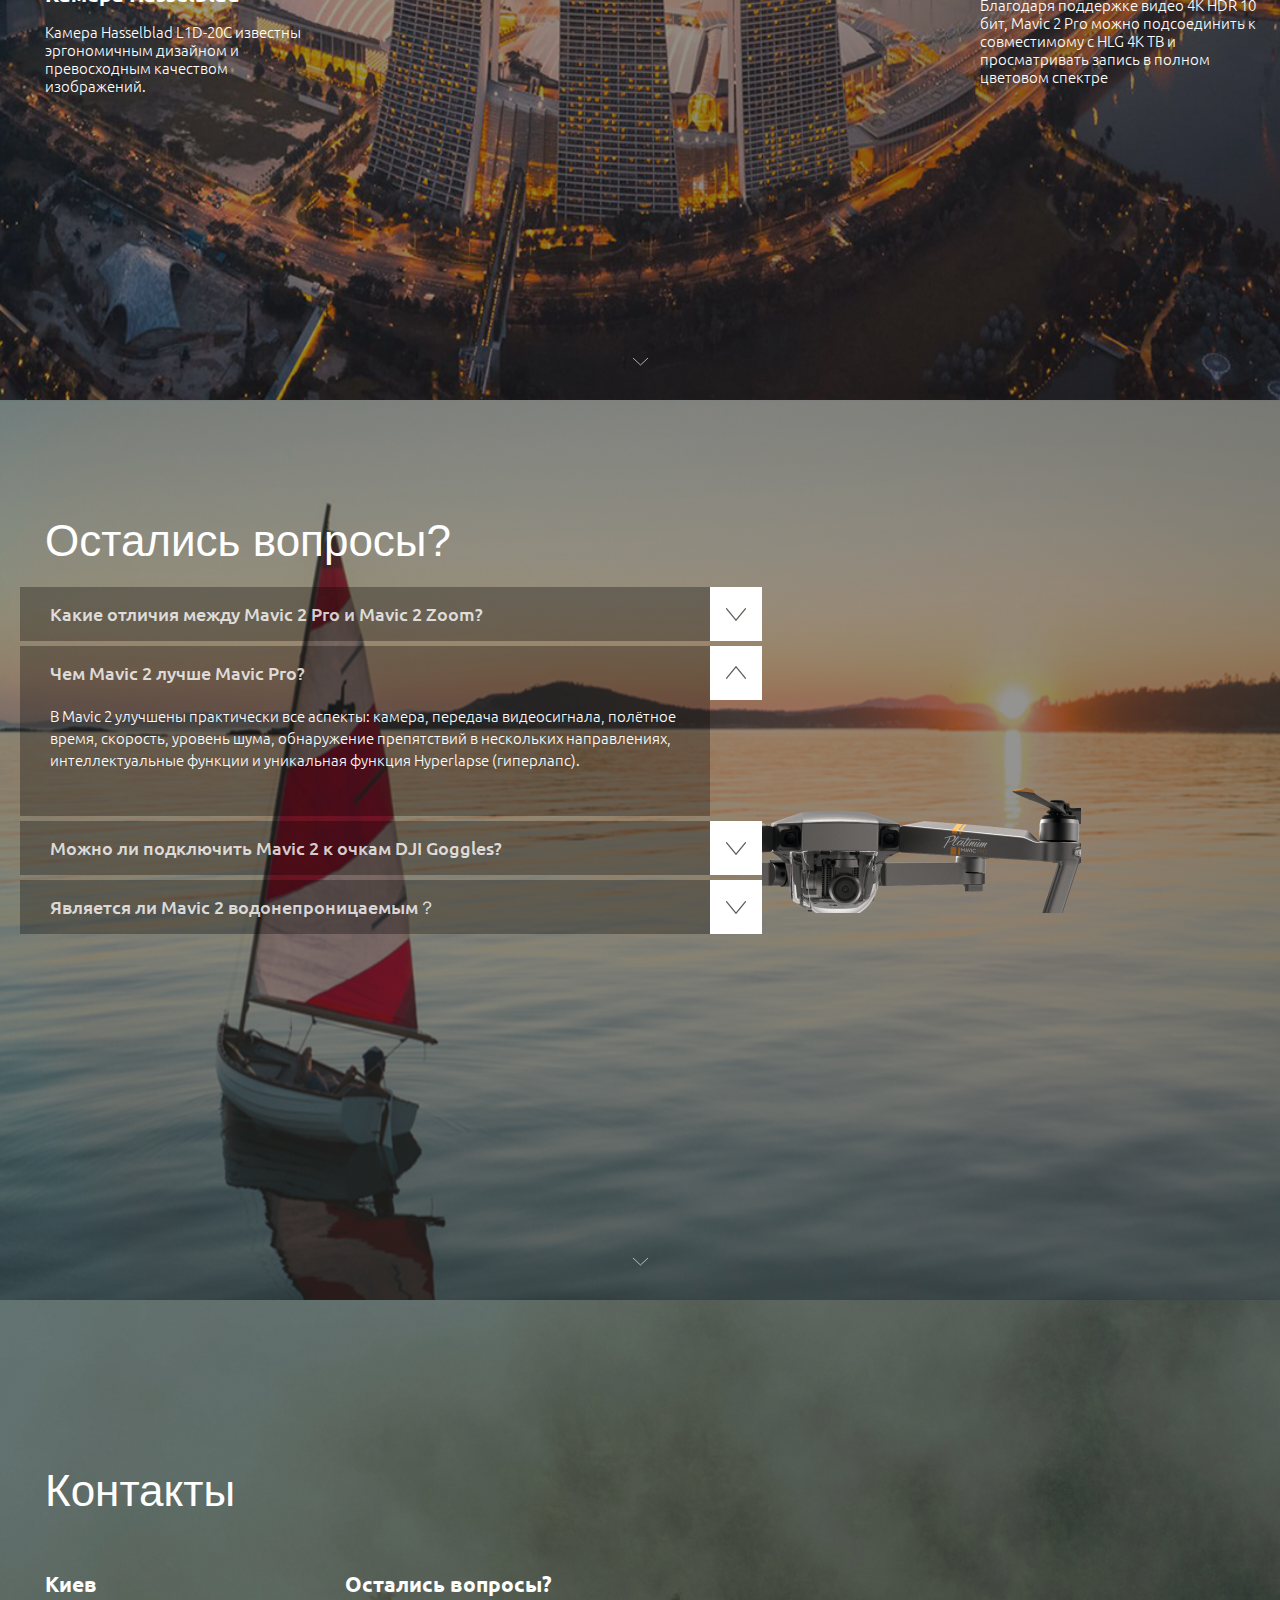
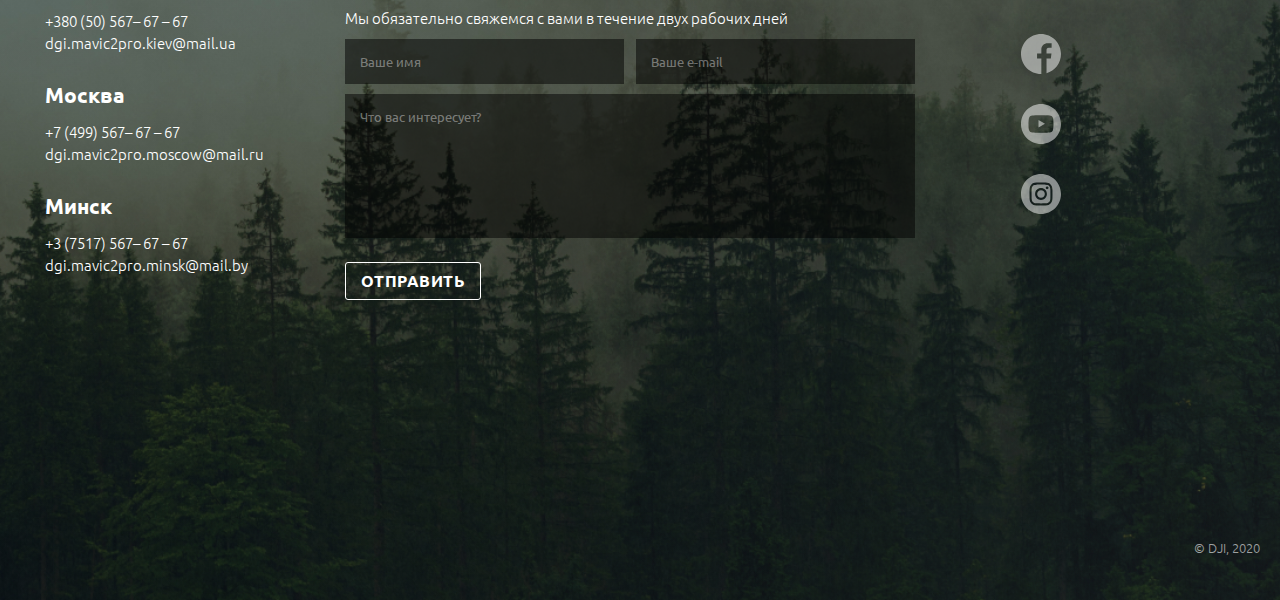
==== commit 95fb1d8e: "Added new images and added content" ====
--- a/app/index.html
+++ b/app/index.html
@@ -45,7 +45,7 @@
               <a class="menu__list-link" href="#contacts">КОНТАКТЫ</a>
             </li>
             <li class="menu__list-phone">
-              <a class="header__phone" href="tel:+380965676767">+380 (96) 567 67 67</a>
+              <a class="header__phone-menu" href="tel:+380965676767">+380 (96) 567 67 67</a>
             </li>
           </ul>
         </nav>
@@ -128,19 +128,19 @@
                   <img class="products__slider-img" src="images/slider-1.jpg" alt="">
                 </div>
                 <div class="products__slider-item">
-                  <img class="products__slider-img" src="images/slider-1.jpg" alt="">
-                </div>
-                <div class="products__slider-item">
-                  <img class="products__slider-img" src="images/slider-1.jpg" alt="">
-                </div>
-                <div class="products__slider-item">
-                  <img class="products__slider-img" src="images/slider-1.jpg" alt="">
-                </div>
-                <div class="products__slider-item">
-                  <img class="products__slider-img" src="images/slider-1.jpg" alt="">
-                </div>
-                <div class="products__slider-item">
-                  <img class="products__slider-img" src="images/slider-1.jpg" alt="">
+                  <img class="products__slider-img" src="images/slider-2.jpg" alt="">
+                </div>
+                <div class="products__slider-item">
+                  <img class="products__slider-img" src="images/slider-3.jpg" alt="">
+                </div>
+                <div class="products__slider-item">
+                  <img class="products__slider-img" src="images/slider-4.jpg" alt="">
+                </div>
+                <div class="products__slider-item">
+                  <img class="products__slider-img" src="images/slider-5.jpg" alt="">
+                </div>
+                <div class="products__slider-item">
+                  <img class="products__slider-img" src="images/slider-6.jpg" alt="">
                 </div>
               </div>
             </div>
--- a/app/css/style.min.css
+++ b/app/css/style.min.css
@@ -7,4 +7,4 @@
  * http://alvarotrigo.com/fullPage/pricing/
  *
  * Copyright (C) 2021 http://alvarotrigo.com/fullPage - A project by Alvaro Trigo
- */html.fp-enabled,.fp-enabled body{margin:0;padding:0;overflow:hidden;-webkit-tap-highlight-color:rgba(0,0,0,0)}.fp-section{position:relative;-webkit-box-sizing:border-box;box-sizing:border-box;height:100%;display:block}.fp-slide{float:left}.fp-slide,.fp-slidesContainer{height:100%;display:block}.fp-slides{z-index:1;height:100%;overflow:hidden;position:relative;-webkit-transition:all 0.3s ease-out;-o-transition:all 0.3s ease-out;transition:all 0.3s ease-out}.fp-table{display:-webkit-box;display:-ms-flexbox;display:flex;-webkit-box-orient:vertical;-webkit-box-direction:normal;-ms-flex-direction:column;flex-direction:column;-webkit-box-pack:center;-ms-flex-pack:center;justify-content:center;width:100%}.fp-slidesContainer{float:left;position:relative}.fp-controlArrow{-webkit-user-select:none;-moz-user-select:none;-khtml-user-select:none;-ms-user-select:none;position:absolute;z-index:4;top:50%;cursor:pointer;margin-top:-38px;-webkit-transform:translate3d(0, 0, 0);-ms-transform:translate3d(0, 0, 0);transform:translate3d(0, 0, 0)}.fp-prev{left:15px}.fp-next{right:15px}.fp-arrow{width:0;height:0;border-style:solid}.fp-arrow.fp-prev{border-width:38.5px 34px 38.5px 0;border-color:transparent #fff transparent transparent}.fp-arrow.fp-next{border-width:38.5px 0 38.5px 34px;border-color:transparent transparent transparent #fff}.fp-notransition{-webkit-transition:none !important;-o-transition:none !important;transition:none !important}#fp-nav{position:fixed;z-index:100;top:50%;opacity:1;transform:translateY(-50%);-ms-transform:translateY(-50%);-webkit-transform:translate3d(0, -50%, 0)}#fp-nav.fp-right{right:17px}#fp-nav.fp-left{left:17px}.fp-slidesNav{position:absolute;z-index:4;opacity:1;-webkit-transform:translate3d(0, 0, 0);-ms-transform:translate3d(0, 0, 0);transform:translate3d(0, 0, 0);left:0 !important;right:0;margin:0 auto !important}.fp-slidesNav.fp-bottom{bottom:17px}.fp-slidesNav.fp-top{top:17px}#fp-nav ul,.fp-slidesNav ul{margin:0;padding:0}#fp-nav ul li,.fp-slidesNav ul li{display:block;width:14px;height:13px;margin:7px;position:relative}.fp-slidesNav ul li{display:inline-block}#fp-nav ul li a,.fp-slidesNav ul li a{display:block;position:relative;z-index:1;width:100%;height:100%;cursor:pointer;text-decoration:none}#fp-nav ul li a.active span,.fp-slidesNav ul li a.active span,#fp-nav ul li:hover a.active span,.fp-slidesNav ul li:hover a.active span{height:12px;width:12px;margin:-6px 0 0 -6px;border-radius:100%}#fp-nav ul li a span,.fp-slidesNav ul li a span{border-radius:50%;position:absolute;z-index:1;height:4px;width:4px;border:0;background:#333;left:50%;top:50%;margin:-2px 0 0 -2px;-webkit-transition:all 0.1s ease-in-out;-o-transition:all 0.1s ease-in-out;transition:all 0.1s ease-in-out}#fp-nav ul li:hover a span,.fp-slidesNav ul li:hover a span{width:10px;height:10px;margin:-5px 0px 0px -5px}#fp-nav ul li .fp-tooltip{position:absolute;top:-2px;color:#fff;font-size:14px;font-family:arial, helvetica, sans-serif;white-space:nowrap;max-width:220px;overflow:hidden;display:block;opacity:0;width:0;cursor:pointer}#fp-nav ul li:hover .fp-tooltip,#fp-nav.fp-show-active a.active+.fp-tooltip{-webkit-transition:opacity 0.2s ease-in;-o-transition:opacity 0.2s ease-in;transition:opacity 0.2s ease-in;width:auto;opacity:1}#fp-nav ul li .fp-tooltip.fp-right{right:20px}#fp-nav ul li .fp-tooltip.fp-left{left:20px}.fp-auto-height.fp-section,.fp-auto-height .fp-slide{height:auto !important}.fp-scrollable .fp-section,.fp-scrollable .fp-slide{height:100vh;height:calc(var(--vh, 1vh) * 100)}.fp-overflow{-webkit-box-pack:start;-ms-flex-pack:start;justify-content:flex-start}.fp-overflow{overflow-y:scroll;height:100%;outline:none}.fp-overflow.fp-table{display:block}.fp-responsive .fp-auto-height-responsive.fp-section,.fp-responsive .fp-auto-height-responsive .fp-slide{height:auto !important}.fp-sr-only{position:absolute;width:1px;height:1px;padding:0;overflow:hidden;clip:rect(0, 0, 0, 0);white-space:nowrap;border:0}.fp-snaps{overflow-y:auto !important;height:100% !important}.fp-snaps body{height:100% !important;-ms-scroll-snap-type:y mandatory;-webkit-scroll-snap-type:y mandatory;scroll-snap-type:y mandatory;overflow-y:scroll !important;scroll-behavior:smooth}.fp-snaps .fp-section{scroll-snap-align:start}.fp-snaps .fullpage-wrapper{height:auto !important}.fp-disable-snap body{scroll-behavior:unset !important;-webkit-scroll-snap-type:none !important;-ms-scroll-snap-type:none !important;scroll-snap-type:none !important}.fp-scroll-mac .fp-overflow::-webkit-scrollbar{background-color:transparent;width:9px}.fp-scroll-mac .fp-overflow::-webkit-scrollbar-track{background-color:transparent}.fp-scroll-mac .fp-overflow::-webkit-scrollbar-thumb{background-color:rgba(0,0,0,0.4);border-radius:16px;border:4px solid transparent}.fp-warning,.fp-watermark{z-index:9999999;position:absolute;bottom:0}.fp-warning,.fp-watermark a{text-decoration:none;color:#000;background:rgba(255,255,255,0.6);padding:5px 8px;font-size:14px;font-family:arial;color:black;display:inline-block;border-radius:3px;margin:12px}@font-face{font-family:"SFProDisplay-Light", sans-serif;src:url("../fonts/SFProDisplay-Light.woff2") format("woff2"),url("../fonts/SFProDisplay-Light.woff") format("woff");font-weight:300;font-style:normal;font-display:swap}@font-face{font-family:"SFProDisplay-Regular", sans-serif;src:url("../fonts/SFProDisplay-Regular.woff2") format("woff2"),url("../fonts/SFProDisplay-Regular.woff") format("woff");font-weight:400;font-style:normal;font-display:swap}@font-face{font-family:"SFProDisplay-Medium", sans-serif;src:url("../fonts/SFProDisplay-Medium.woff2") format("woff2"),url("../fonts/SFProDisplay-Medium.woff") format("woff");font-weight:500;font-style:normal;font-display:swap}@font-face{font-family:"SFProDisplay-Semibold", sans-serif;src:url("../fonts/SFProDisplay-Semibold.woff2") format("woff2"),url("../fonts/SFProDisplay-Semibold.woff") format("woff");font-weight:600;font-style:normal;font-display:swap}@font-face{font-family:"SFProDisplay-Bold", sans-serif;src:url("../fonts/SFProDisplay-Bold.woff2") format("woff2"),url("../fonts/SFProDisplay-Bold.woff") format("woff");font-weight:700;font-style:normal;font-display:swap}html{-webkit-box-sizing:border-box;box-sizing:border-box;scroll-behavior:smooth}*,*::before,*::after{-webkit-box-sizing:inherit;box-sizing:inherit}a{text-decoration:none;color:inherit}ul,li{list-style:none;margin:0;padding:0}h1,h2,h3,h4,h5,h6{margin:0;font-size:inherit}body{min-width:320px;overflow-x:hidden;position:relative;color:#ffffff;font-size:17px;line-height:26px}.container{max-width:1270px;padding:0 15px;margin:0 auto}.page-section{background-image:url("../images/page-bg.jpg");background-repeat:no-repeat;background-position:top center;background-size:cover;position:relative}.page-section::before{content:"";position:absolute;top:0;left:0;right:0;bottom:0;background:-o-linear-gradient(342.46deg, rgba(23,26,28,0.72) 0%, #5E5E57 100%);background:linear-gradient(107.54deg, rgba(23,26,28,0.72) 0%, #5E5E57 100%);opacity:0.15}.page-section__wrapper{position:relative;z-index:1;padding:74px 0 50px;min-height:100vh}.title{font-size:44px;line-height:53px;padding-left:25px;padding-top:200px;margin-bottom:55px}.scroll__btn{padding:20px 0 30px;text-align:center;position:absolute;left:0;right:0;bottom:0}.header{position:fixed;top:30px;left:0;right:0;z-index:10}.header__inner{display:-webkit-box;display:-ms-flexbox;display:flex;-webkit-box-pack:justify;-ms-flex-pack:justify;justify-content:space-between;-webkit-box-align:center;-ms-flex-align:center;align-items:center;min-height:30px;text-transform:uppercase;font-size:15px;line-height:17px}.header__btn{color:#ffffff;background-color:transparent;padding:6px 28px;border:1px solid #ffffff;border-radius:3px;margin-right:8px;text-transform:uppercase;cursor:pointer;-webkit-transition:all 0.3s;-o-transition:all 0.3s;transition:all 0.3s}.header__btn:hover{color:#1c1c1c;background-color:#ffffff}.header__phone{font-size:16px;line-height:18px}.menu__list-item{display:inline-block}.menu__list-item+.menu__list-item{padding-left:20px}.menu__list-item.active a{text-decoration:underline}.menu__list-phone{display:none}.menu__btn{display:none}.top{background-image:url("../images/top-bg.jpg")}.top::before{content:"";position:absolute;top:0;left:0;right:0;bottom:0;background:-o-radial-gradient(50% 45.57%, 45.97% 54.43%, rgba(23,26,28,0) 50.28%, rgba(23,26,28,0.00225974) 50.29%, rgba(4,5,5,0.820343) 58.72%, rgba(5,5,6,0.792703) 80.08%, #000 87.89%);background:radial-gradient(45.97% 54.43% at 50% 45.57%, rgba(23,26,28,0) 50.28%, rgba(23,26,28,0.00225974) 50.29%, rgba(4,5,5,0.820343) 58.72%, rgba(5,5,6,0.792703) 80.08%, #000 87.89%);opacity:0.4}.top__wrapper{display:-webkit-box;display:-ms-flexbox;display:flex;-webkit-box-align:end;-ms-flex-align:end;align-items:flex-end}.top__inner{display:-webkit-box;display:-ms-flexbox;display:flex;-webkit-box-orient:vertical;-webkit-box-direction:normal;-ms-flex-direction:column;flex-direction:column;-webkit-box-align:center;-ms-flex-align:center;align-items:center;text-align:center}.top__title{font-size:96px;line-height:115px;margin-bottom:25px}.top__text{margin:25px 0 35px;max-width:325px}.top__social-item{display:inline-block;margin:0 25px}.top__social-link{opacity:0.5;-webkit-transition:all 0.3s;-o-transition:all 0.3s;transition:all 0.3s}.top__social-link:hover{opacity:1}.products__inner{display:-webkit-box;display:-ms-flexbox;display:flex;-webkit-box-pack:justify;-ms-flex-pack:justify;justify-content:space-between;padding-left:50px}.products__text{max-width:440px}.products__text p{margin-bottom:40px}.products__slider-box{position:relative;padding-top:110px}.products__slider-text{width:285px;position:absolute;font-size:24px;line-height:28px;text-align:right;bottom:30px;left:-250px;z-index:5}.products__slider{max-width:560px}.products__slider::before{content:"";position:absolute;width:560px;height:276px;border:4px solid #ffffff;top:-15px;right:-17px}.slider-btn{padding:16px 26px;border:none;background-color:#ffffff;position:absolute;bottom:-47px;right:0;cursor:pointer;z-index:5}.slider-btn svg{stroke:#000000}.slider-btn__left{right:60px}.slider-btn.slick-disabled{background-color:#000000}.slider-btn.slick-disabled svg{stroke:#ffffff}.benefits__items{display:-webkit-box;display:-ms-flexbox;display:flex;-ms-flex-wrap:wrap;flex-wrap:wrap;padding-left:25px}.benefits__item{display:-webkit-box;display:-ms-flexbox;display:flex;-webkit-box-align:end;-ms-flex-align:end;align-items:flex-end;margin-bottom:100px}.benefits__item:nth-child(even){margin-left:40px;-webkit-transform:translateY(25px);-ms-transform:translateY(25px);transform:translateY(25px)}.benefits__item:nth-child(3){margin-left:30px}.benefits__item:nth-child(4){margin-left:60px}.benefits__item:first-child,.benefits__item:nth-child(3){position:relative}.benefits__item:first-child::before,.benefits__item:first-child::after,.benefits__item:nth-child(3)::before,.benefits__item:nth-child(3)::after{content:"";position:absolute;background-repeat:no-repeat;background-position:0 0}.benefits__item:first-child::before{top:30px;right:-55px;height:48px;width:245px;background-image:url("../images/line-1.svg")}.benefits__item:nth-child(3)::before{top:-70px;right:-54px;height:62px;width:463px;background-image:url("../images/line-2.svg")}.benefits__item:nth-child(3)::after{top:42px;right:-65px;height:43px;width:236px;background-image:url("../images/line-3.svg")}.benefits__num{font-size:36px;line-height:41px;margin-right:10px}.benefits__img{position:relative;margin-right:32px}.benefits__img::before{content:"";position:absolute;top:-12px;right:-12px;z-index:-1;width:195px;height:130px;border:2px solid #ffffff}.benefits__info{width:300px}.benefits__info-title{font-size:21px;line-height:24px;width:120px;margin-bottom:10px}.benefits__info-text{font-size:15px;line-height:18px}.specification__inner{display:-webkit-box;display:-ms-flexbox;display:flex;-webkit-box-pack:justify;-ms-flex-pack:justify;justify-content:space-between;-webkit-box-align:center;-ms-flex-align:center;align-items:center;padding-left:25px}.specification__item--center{margin-left:-15px;margin-right:-15px}.specification__box{width:280px;position:relative;margin-top:10px}.specification__box::before{content:"";position:absolute;background-repeat:no-repeat;background-position:0 0;background-size:contain}.specification__box-2{margin-top:140px}.specification__box-4{margin-top:160px}.specification__box-1::before{background-image:url("../images/pointer-1.svg");width:229px;height:115px;right:-140px;top:15px}.specification__box-2::before{background-image:url("../images/pointer-2.svg");width:346px;height:81px;right:-320px;top:-64px}.specification__box-3::before{background-image:url("../images/pointer-3.svg");width:258px;height:104px;left:-280px;top:17px}.specification__box-4::before{background-image:url("../images/pointer-4.svg");width:124px;height:89px;left:-140px;top:-70px}.specification__box-title{font-size:21px;line-height:28px;margin-bottom:10px}.specification__box-text{font-size:15px;font-weight:300;line-height:18px}.questions__items{max-width:757px;padding-bottom:15px}.questions__item{max-width:690px;background-color:rgba(0,0,0,0.3);position:relative}.questions__item:nth-child(3)::before{content:"";position:absolute;width:319px;height:125px;top:-33px;right:-391px;background-image:url("../images/questions-bg.png")}.questions__item-title{font-size:21px;line-height:28px;color:rgba(255,255,255,0.8);padding:20px 10px 20px 40px;margin-bottom:5px;position:relative;cursor:pointer}.questions__item-title::after{content:url("../images/questions-arrow.svg");position:absolute;right:-72px;top:0;width:72px;height:67px;background-color:#ffffff;display:-webkit-box;display:-ms-flexbox;display:flex;-webkit-box-align:center;-ms-flex-align:center;align-items:center;-webkit-box-pack:center;-ms-flex-pack:center;justify-content:center}.questions__item-text{padding:0 5px 75px 50px;font-size:15px;line-height:22px;margin:0 0 5px;display:none}.questions__item.questions__item--active .questions__item-title::after{-webkit-transform:rotate(180deg);-ms-transform:rotate(180deg);transform:rotate(180deg)}.questions__item.questions__item--active .questions__item-text{display:block}.contacts__inner{display:-webkit-box;display:-ms-flexbox;display:flex;padding-left:25px}.contacts__info{width:240px;margin-right:60px}.contacts__info-box{margin-bottom:30px}.contacts__info-title{font-size:21px;line-height:24px;margin:0 0 13px}.contacts__info-phone,.contacts__info-email{font-size:15px;line-height:18px}.contacts__info-email:hover{text-decoration:underline}.contacts__form{width:570px;margin-right:106px}.contacts__form-title{font-size:21px;line-height:24px;margin:0 0 13px}.contacts__form-text{font-size:15px;line-height:18px;margin:0 0 12px}.contacts__form-box{display:-webkit-box;display:-ms-flexbox;display:flex;-webkit-box-pack:justify;-ms-flex-pack:justify;justify-content:space-between;margin-bottom:10px}.contacts__form-input,.contacts__form-textarea{font-size:13px;line-height:15px;border:none;background-color:rgba(0,0,0,0.5);padding:15px;color:#ffffff}.contacts__form-input::-webkit-input-placeholder,.contacts__form-textarea::-webkit-input-placeholder{color:rgba(255,255,255,0.4)}.contacts__form-input::-moz-placeholder,.contacts__form-textarea::-moz-placeholder{color:rgba(255,255,255,0.4)}.contacts__form-input:-ms-input-placeholder,.contacts__form-textarea:-ms-input-placeholder{color:rgba(255,255,255,0.4)}.contacts__form-input::-ms-input-placeholder,.contacts__form-textarea::-ms-input-placeholder{color:rgba(255,255,255,0.4)}.contacts__form-input::placeholder,.contacts__form-textarea::placeholder{color:rgba(255,255,255,0.4)}.contacts__form-input{width:49%}.contacts__form-textarea{min-height:144px;width:100%;resize:none;margin-bottom:20px}.contacts__form-btn{color:#ffffff;background-color:transparent;padding:9px 15px;border:1px solid #ffffff;border-radius:3px;text-transform:uppercase;letter-spacing:0.03em;cursor:pointer;-webkit-transition:all 0.3s;-o-transition:all 0.3s;transition:all 0.3s}.contacts__form-btn:hover{color:#1c1c1c;background-color:#ffffff}.contacts__social-list{display:-webkit-box;display:-ms-flexbox;display:flex;-webkit-box-orient:vertical;-webkit-box-direction:normal;-ms-flex-direction:column;flex-direction:column;-webkit-box-pack:center;-ms-flex-pack:center;justify-content:center}.contacts__social-item{margin:0 0 26px 0}.contacts__social-link{opacity:0.5;-webkit-transition:all 0.3s;-o-transition:all 0.3s;transition:all 0.3s}.contacts__social-link:hover{opacity:1}.footer{position:absolute;bottom:32px;left:0;right:0}.footer__copy{font-size:13px;line-height:15px;text-align:right;color:rgba(255,255,255,0.6)}@media (max-width: 1366px){body{font-size:16px;line-height:22px}.top__title{font-size:76px;line-height:95px;margin-bottom:20px}.top__inner img:not(img[src="images/facebook.svg"]):not(img[src="images/youtube.svg"]):not(img[src="images/instagram.svg"]){width:80%}.top__text{margin:15px 0 25px}}@media (max-width: 1100px){.menu{-webkit-box-ordinal-group:2;-ms-flex-order:1;order:1}.menu__list{display:none}.menu__btn{display:block;background-color:transparent;border:none;outline:none;padding:0;cursor:pointer}.menu__btn::before,.menu__btn::after{content:"";display:block;width:24px;height:2px;background-color:#e0e0e0;margin-bottom:4px}.menu__btn::after{margin-bottom:0;width:16px;margin-left:auto}.menu__btn-line{display:block;width:24px;height:2px;background-color:#e0e0e0;margin-bottom:4px}.header__phone{display:none}.header__btn{margin-right:0}}@media (max-width: 540px){.top__title{display:none}.top__text{margin:15px 0 30%}.scroll__btn{padding:13px 0}}
+ */html.fp-enabled,.fp-enabled body{margin:0;padding:0;overflow:hidden;-webkit-tap-highlight-color:rgba(0,0,0,0)}.fp-section{position:relative;-webkit-box-sizing:border-box;box-sizing:border-box;height:100%;display:block}.fp-slide{float:left}.fp-slide,.fp-slidesContainer{height:100%;display:block}.fp-slides{z-index:1;height:100%;overflow:hidden;position:relative;-webkit-transition:all 0.3s ease-out;-o-transition:all 0.3s ease-out;transition:all 0.3s ease-out}.fp-table{display:-webkit-box;display:-ms-flexbox;display:flex;-webkit-box-orient:vertical;-webkit-box-direction:normal;-ms-flex-direction:column;flex-direction:column;-webkit-box-pack:center;-ms-flex-pack:center;justify-content:center;width:100%}.fp-slidesContainer{float:left;position:relative}.fp-controlArrow{-webkit-user-select:none;-moz-user-select:none;-khtml-user-select:none;-ms-user-select:none;position:absolute;z-index:4;top:50%;cursor:pointer;margin-top:-38px;-webkit-transform:translate3d(0, 0, 0);-ms-transform:translate3d(0, 0, 0);transform:translate3d(0, 0, 0)}.fp-prev{left:15px}.fp-next{right:15px}.fp-arrow{width:0;height:0;border-style:solid}.fp-arrow.fp-prev{border-width:38.5px 34px 38.5px 0;border-color:transparent #fff transparent transparent}.fp-arrow.fp-next{border-width:38.5px 0 38.5px 34px;border-color:transparent transparent transparent #fff}.fp-notransition{-webkit-transition:none !important;-o-transition:none !important;transition:none !important}#fp-nav{position:fixed;z-index:100;top:50%;opacity:1;transform:translateY(-50%);-ms-transform:translateY(-50%);-webkit-transform:translate3d(0, -50%, 0)}#fp-nav.fp-right{right:17px}#fp-nav.fp-left{left:17px}.fp-slidesNav{position:absolute;z-index:4;opacity:1;-webkit-transform:translate3d(0, 0, 0);-ms-transform:translate3d(0, 0, 0);transform:translate3d(0, 0, 0);left:0 !important;right:0;margin:0 auto !important}.fp-slidesNav.fp-bottom{bottom:17px}.fp-slidesNav.fp-top{top:17px}#fp-nav ul,.fp-slidesNav ul{margin:0;padding:0}#fp-nav ul li,.fp-slidesNav ul li{display:block;width:14px;height:13px;margin:7px;position:relative}.fp-slidesNav ul li{display:inline-block}#fp-nav ul li a,.fp-slidesNav ul li a{display:block;position:relative;z-index:1;width:100%;height:100%;cursor:pointer;text-decoration:none}#fp-nav ul li a.active span,.fp-slidesNav ul li a.active span,#fp-nav ul li:hover a.active span,.fp-slidesNav ul li:hover a.active span{height:12px;width:12px;margin:-6px 0 0 -6px;border-radius:100%}#fp-nav ul li a span,.fp-slidesNav ul li a span{border-radius:50%;position:absolute;z-index:1;height:4px;width:4px;border:0;background:#333;left:50%;top:50%;margin:-2px 0 0 -2px;-webkit-transition:all 0.1s ease-in-out;-o-transition:all 0.1s ease-in-out;transition:all 0.1s ease-in-out}#fp-nav ul li:hover a span,.fp-slidesNav ul li:hover a span{width:10px;height:10px;margin:-5px 0px 0px -5px}#fp-nav ul li .fp-tooltip{position:absolute;top:-2px;color:#fff;font-size:14px;font-family:arial, helvetica, sans-serif;white-space:nowrap;max-width:220px;overflow:hidden;display:block;opacity:0;width:0;cursor:pointer}#fp-nav ul li:hover .fp-tooltip,#fp-nav.fp-show-active a.active+.fp-tooltip{-webkit-transition:opacity 0.2s ease-in;-o-transition:opacity 0.2s ease-in;transition:opacity 0.2s ease-in;width:auto;opacity:1}#fp-nav ul li .fp-tooltip.fp-right{right:20px}#fp-nav ul li .fp-tooltip.fp-left{left:20px}.fp-auto-height.fp-section,.fp-auto-height .fp-slide{height:auto !important}.fp-scrollable .fp-section,.fp-scrollable .fp-slide{height:100vh;height:calc(var(--vh, 1vh) * 100)}.fp-overflow{-webkit-box-pack:start;-ms-flex-pack:start;justify-content:flex-start}.fp-overflow{overflow-y:scroll;height:100%;outline:none}.fp-overflow.fp-table{display:block}.fp-responsive .fp-auto-height-responsive.fp-section,.fp-responsive .fp-auto-height-responsive .fp-slide{height:auto !important}.fp-sr-only{position:absolute;width:1px;height:1px;padding:0;overflow:hidden;clip:rect(0, 0, 0, 0);white-space:nowrap;border:0}.fp-snaps{overflow-y:auto !important;height:100% !important}.fp-snaps body{height:100% !important;-ms-scroll-snap-type:y mandatory;-webkit-scroll-snap-type:y mandatory;scroll-snap-type:y mandatory;overflow-y:scroll !important;scroll-behavior:smooth}.fp-snaps .fp-section{scroll-snap-align:start}.fp-snaps .fullpage-wrapper{height:auto !important}.fp-disable-snap body{scroll-behavior:unset !important;-webkit-scroll-snap-type:none !important;-ms-scroll-snap-type:none !important;scroll-snap-type:none !important}.fp-scroll-mac .fp-overflow::-webkit-scrollbar{background-color:transparent;width:9px}.fp-scroll-mac .fp-overflow::-webkit-scrollbar-track{background-color:transparent}.fp-scroll-mac .fp-overflow::-webkit-scrollbar-thumb{background-color:rgba(0,0,0,0.4);border-radius:16px;border:4px solid transparent}.fp-warning,.fp-watermark{z-index:9999999;position:absolute;bottom:0}.fp-warning,.fp-watermark a{text-decoration:none;color:#000;background:rgba(255,255,255,0.6);padding:5px 8px;font-size:14px;font-family:arial;color:black;display:inline-block;border-radius:3px;margin:12px}@font-face{font-family:"SFProDisplay-Light", sans-serif;src:url("../fonts/SFProDisplay-Light.woff2") format("woff2"),url("../fonts/SFProDisplay-Light.woff") format("woff");font-weight:300;font-style:normal;font-display:swap}@font-face{font-family:"SFProDisplay-Regular", sans-serif;src:url("../fonts/SFProDisplay-Regular.woff2") format("woff2"),url("../fonts/SFProDisplay-Regular.woff") format("woff");font-weight:400;font-style:normal;font-display:swap}@font-face{font-family:"SFProDisplay-Medium", sans-serif;src:url("../fonts/SFProDisplay-Medium.woff2") format("woff2"),url("../fonts/SFProDisplay-Medium.woff") format("woff");font-weight:500;font-style:normal;font-display:swap}@font-face{font-family:"SFProDisplay-Semibold", sans-serif;src:url("../fonts/SFProDisplay-Semibold.woff2") format("woff2"),url("../fonts/SFProDisplay-Semibold.woff") format("woff");font-weight:600;font-style:normal;font-display:swap}@font-face{font-family:"SFProDisplay-Bold", sans-serif;src:url("../fonts/SFProDisplay-Bold.woff2") format("woff2"),url("../fonts/SFProDisplay-Bold.woff") format("woff");font-weight:700;font-style:normal;font-display:swap}html{-webkit-box-sizing:border-box;box-sizing:border-box;scroll-behavior:smooth}*,*::before,*::after{-webkit-box-sizing:inherit;box-sizing:inherit}a{text-decoration:none;color:inherit}ul,li{list-style:none;margin:0;padding:0}h1,h2,h3,h4,h5,h6{margin:0;font-size:inherit}body{min-width:320px;overflow-x:hidden;position:relative;color:#ffffff;font-size:17px;line-height:26px}.container{max-width:1270px;padding:0 15px;margin:0 auto}.page-section{background-image:url("../images/page-bg.jpg");background-repeat:no-repeat;background-position:top center;background-size:cover;position:relative}.page-section::before{content:"";position:absolute;top:0;left:0;right:0;bottom:0;background:-o-linear-gradient(342.46deg, rgba(23,26,28,0.72) 0%, #5E5E57 100%);background:linear-gradient(107.54deg, rgba(23,26,28,0.72) 0%, #5E5E57 100%);opacity:0.15}.page-section__wrapper{position:relative;z-index:1;padding:74px 0 50px;min-height:100vh}.title{font-size:44px;line-height:53px;padding-left:25px;padding-top:200px;margin-bottom:55px}.scroll__btn{padding:20px 0 30px;text-align:center;position:absolute;left:0;right:0;bottom:0}.header{position:fixed;top:30px;left:0;right:0;z-index:10}.header__inner{display:-webkit-box;display:-ms-flexbox;display:flex;-webkit-box-pack:justify;-ms-flex-pack:justify;justify-content:space-between;-webkit-box-align:center;-ms-flex-align:center;align-items:center;min-height:30px;text-transform:uppercase;font-size:15px;line-height:17px}.header__btn{color:#ffffff;background-color:transparent;padding:6px 28px;border:1px solid #ffffff;border-radius:3px;margin-right:8px;text-transform:uppercase;cursor:pointer;-webkit-transition:all 0.3s;-o-transition:all 0.3s;transition:all 0.3s}.header__btn:hover{color:#1c1c1c;background-color:#ffffff}.header__phone{font-size:16px;line-height:18px}.menu__list-item{display:inline-block}.menu__list-item+.menu__list-item{padding-left:20px}.menu__list-item.active a{text-decoration:underline}.menu__list-phone{display:none}.menu__btn{display:none}.top{background-image:url("../images/top-bg.jpg")}.top::before{content:"";position:absolute;top:0;left:0;right:0;bottom:0;background:-o-radial-gradient(50% 45.57%, 45.97% 54.43%, rgba(23,26,28,0) 50.28%, rgba(23,26,28,0.00225974) 50.29%, rgba(4,5,5,0.820343) 58.72%, rgba(5,5,6,0.792703) 80.08%, #000 87.89%);background:radial-gradient(45.97% 54.43% at 50% 45.57%, rgba(23,26,28,0) 50.28%, rgba(23,26,28,0.00225974) 50.29%, rgba(4,5,5,0.820343) 58.72%, rgba(5,5,6,0.792703) 80.08%, #000 87.89%);opacity:0.4}.top__wrapper{display:-webkit-box;display:-ms-flexbox;display:flex;-webkit-box-align:end;-ms-flex-align:end;align-items:flex-end}.top__inner{display:-webkit-box;display:-ms-flexbox;display:flex;-webkit-box-orient:vertical;-webkit-box-direction:normal;-ms-flex-direction:column;flex-direction:column;-webkit-box-align:center;-ms-flex-align:center;align-items:center;text-align:center}.top__title{font-size:96px;line-height:115px;margin-bottom:25px}.top__text{margin:25px 0 35px;max-width:325px}.top__social-item{display:inline-block;margin:0 25px}.top__social-link{opacity:0.5;-webkit-transition:all 0.3s;-o-transition:all 0.3s;transition:all 0.3s}.top__social-link:hover{opacity:1}.products{background-image:url("../images/products-bg.jpg")}.products::before{content:"";position:absolute;top:0;left:0;right:0;bottom:0;background:-o-linear-gradient(342.46deg, rgba(34,55,66,0.72) 0%, #223742 100%);background:linear-gradient(107.54deg, rgba(34,55,66,0.72) 0%, #223742 100%);opacity:0.75}.products__inner{display:-webkit-box;display:-ms-flexbox;display:flex;-webkit-box-pack:justify;-ms-flex-pack:justify;justify-content:space-between;padding-left:50px}.products__text{max-width:440px}.products__text p{margin-bottom:40px}.products__slider-box{position:relative;padding-top:110px}.products__slider-text{width:285px;position:absolute;font-size:24px;line-height:28px;text-align:right;bottom:30px;left:-250px;z-index:5}.products__slider{max-width:560px}.products__slider::before{content:"";position:absolute;width:560px;height:276px;border:4px solid #ffffff;top:-15px;right:-17px}.slider-btn{padding:16px 26px;border:none;background-color:#ffffff;position:absolute;bottom:-48px;right:0;cursor:pointer;z-index:5}.slider-btn svg{stroke:#000000}.slider-btn__left{right:60px}.slider-btn.slick-disabled{background-color:#000000}.slider-btn.slick-disabled svg{stroke:#ffffff}.benefits{background-image:url("../images/benefits-bg.jpg")}.benefits::before{content:"";position:absolute;top:0;left:0;right:0;bottom:0;background:-o-linear-gradient(342.46deg, rgba(74,62,37,0.72) 0%, #4a3e25 100%);background:linear-gradient(107.54deg, rgba(74,62,37,0.72) 0%, #4a3e25 100%);opacity:0.55}.benefits__items{display:-webkit-box;display:-ms-flexbox;display:flex;-ms-flex-wrap:wrap;flex-wrap:wrap;padding-left:25px}.benefits__item{display:-webkit-box;display:-ms-flexbox;display:flex;-webkit-box-align:end;-ms-flex-align:end;align-items:flex-end;margin-bottom:100px}.benefits__item:nth-child(even){margin-left:40px;-webkit-transform:translateY(25px);-ms-transform:translateY(25px);transform:translateY(25px)}.benefits__item:nth-child(3){margin-left:30px}.benefits__item:nth-child(4){margin-left:60px}.benefits__item:first-child,.benefits__item:nth-child(3){position:relative}.benefits__item:first-child::before,.benefits__item:first-child::after,.benefits__item:nth-child(3)::before,.benefits__item:nth-child(3)::after{content:"";position:absolute;background-repeat:no-repeat;background-position:0 0}.benefits__item:first-child::before{top:30px;right:-55px;height:48px;width:245px;background-image:url("../images/line-1.svg")}.benefits__item:nth-child(3)::before{top:-70px;right:-54px;height:62px;width:463px;background-image:url("../images/line-2.svg")}.benefits__item:nth-child(3)::after{top:42px;right:-65px;height:43px;width:236px;background-image:url("../images/line-3.svg")}.benefits__num{font-size:36px;line-height:41px;margin-right:10px}.benefits__img{position:relative;margin-right:32px}.benefits__img::before{content:"";position:absolute;top:-12px;right:-12px;z-index:-1;width:195px;height:130px;border:2px solid #ffffff}.benefits__info{width:300px}.benefits__info-title{font-size:21px;line-height:24px;width:120px;margin-bottom:10px}.benefits__info-text{font-size:15px;line-height:18px}.specification{background-image:url("../images/specification-bg.jpg")}.specification::before{content:"";position:absolute;top:0;left:0;right:0;bottom:0;background:-o-linear-gradient(342.46deg, rgba(31,22,20,0.72) 0%, #1f1614 100%);background:linear-gradient(107.54deg, rgba(31,22,20,0.72) 0%, #1f1614 100%);opacity:0.55}.specification__inner{display:-webkit-box;display:-ms-flexbox;display:flex;-webkit-box-pack:justify;-ms-flex-pack:justify;justify-content:space-between;-webkit-box-align:center;-ms-flex-align:center;align-items:center;padding-left:25px}.specification__item--center{margin-left:-15px;margin-right:-15px}.specification__box{width:280px;position:relative;margin-top:10px}.specification__box::before{content:"";position:absolute;background-repeat:no-repeat;background-position:0 0;background-size:contain}.specification__box-2{margin-top:140px}.specification__box-4{margin-top:160px}.specification__box-1::before{background-image:url("../images/pointer-1.svg");width:229px;height:115px;right:-140px;top:15px}.specification__box-2::before{background-image:url("../images/pointer-2.svg");width:346px;height:81px;right:-320px;top:-64px}.specification__box-3::before{background-image:url("../images/pointer-3.svg");width:258px;height:104px;left:-280px;top:17px}.specification__box-4::before{background-image:url("../images/pointer-4.svg");width:124px;height:89px;left:-140px;top:-70px}.specification__box-title{font-size:21px;line-height:28px;margin-bottom:10px}.specification__box-text{font-size:15px;font-weight:300;line-height:18px}.questions{background-image:url("../images/questions-bg.jpg")}.questions::before{content:"";position:absolute;top:0;left:0;right:0;bottom:0;background:-o-linear-gradient(342.46deg, rgba(43,42,37,0.72) 0%, #2b2a25 100%);background:linear-gradient(107.54deg, rgba(43,42,37,0.72) 0%, #2b2a25 100%);opacity:0.55}.questions__items{max-width:757px;padding-bottom:15px}.questions__item{max-width:690px;background-color:rgba(0,0,0,0.3);position:relative}.questions__item:nth-child(3)::before{content:"";position:absolute;width:319px;height:125px;top:-33px;right:-391px;background-image:url("../images/questions-bg.png")}.questions__item-title{font-size:21px;line-height:28px;color:rgba(255,255,255,0.8);padding:20px 10px 20px 40px;margin-bottom:5px;position:relative;cursor:pointer}.questions__item-title::after{content:url("../images/questions-arrow.svg");position:absolute;right:-72px;top:0;width:72px;height:67px;background-color:#ffffff;display:-webkit-box;display:-ms-flexbox;display:flex;-webkit-box-align:center;-ms-flex-align:center;align-items:center;-webkit-box-pack:center;-ms-flex-pack:center;justify-content:center}.questions__item-text{padding:0 5px 75px 50px;font-size:15px;line-height:22px;margin:0 0 5px;display:none}.questions__item.questions__item--active .questions__item-title::after{-webkit-transform:rotate(180deg);-ms-transform:rotate(180deg);transform:rotate(180deg)}.questions__item.questions__item--active .questions__item-text{display:block}.contacts__inner{display:-webkit-box;display:-ms-flexbox;display:flex;padding-left:25px}.contacts__info{width:240px;margin-right:60px}.contacts__info-box{margin-bottom:30px}.contacts__info-title{font-size:21px;line-height:24px;margin:0 0 13px}.contacts__info-phone,.contacts__info-email{font-size:15px;line-height:18px}.contacts__info-email:hover{text-decoration:underline}.contacts__form{width:570px;margin-right:106px}.contacts__form-title{font-size:21px;line-height:24px;margin:0 0 13px}.contacts__form-text{font-size:15px;line-height:18px;margin:0 0 12px}.contacts__form-box{display:-webkit-box;display:-ms-flexbox;display:flex;-webkit-box-pack:justify;-ms-flex-pack:justify;justify-content:space-between;margin-bottom:10px}.contacts__form-input,.contacts__form-textarea{font-size:13px;line-height:15px;border:none;background-color:rgba(0,0,0,0.5);padding:15px;color:#ffffff}.contacts__form-input::-webkit-input-placeholder,.contacts__form-textarea::-webkit-input-placeholder{color:rgba(255,255,255,0.4)}.contacts__form-input::-moz-placeholder,.contacts__form-textarea::-moz-placeholder{color:rgba(255,255,255,0.4)}.contacts__form-input:-ms-input-placeholder,.contacts__form-textarea:-ms-input-placeholder{color:rgba(255,255,255,0.4)}.contacts__form-input::-ms-input-placeholder,.contacts__form-textarea::-ms-input-placeholder{color:rgba(255,255,255,0.4)}.contacts__form-input::placeholder,.contacts__form-textarea::placeholder{color:rgba(255,255,255,0.4)}.contacts__form-input{width:49%}.contacts__form-textarea{min-height:144px;width:100%;resize:none;margin-bottom:20px}.contacts__form-btn{color:#ffffff;background-color:transparent;padding:9px 15px;border:1px solid #ffffff;border-radius:3px;text-transform:uppercase;letter-spacing:0.03em;cursor:pointer;-webkit-transition:all 0.3s;-o-transition:all 0.3s;transition:all 0.3s}.contacts__form-btn:hover{color:#1c1c1c;background-color:#ffffff}.contacts__social-list{display:-webkit-box;display:-ms-flexbox;display:flex;-webkit-box-orient:vertical;-webkit-box-direction:normal;-ms-flex-direction:column;flex-direction:column;-webkit-box-pack:center;-ms-flex-pack:center;justify-content:center}.contacts__social-item{margin:0 0 26px 0}.contacts__social-link{opacity:0.5;-webkit-transition:all 0.3s;-o-transition:all 0.3s;transition:all 0.3s}.contacts__social-link:hover{opacity:1}.footer{position:absolute;bottom:32px;left:0;right:0}.footer__copy{font-size:13px;line-height:15px;text-align:right;color:rgba(255,255,255,0.6)}@media (max-width: 1366px){.header{background-color:rgba(28,28,28,0.5);padding:25px 0;top:0}body{font-size:16px;line-height:22px}.top__title{font-size:76px;line-height:95px;margin-bottom:20px}.top__inner img:not(img[src="images/facebook.svg"]):not(img[src="images/youtube.svg"]):not(img[src="images/instagram.svg"]){width:80%}.top__text{margin:15px 0 25px}.title{padding-top:90px}.products__slider-box{padding-top:0}.products__slider-text{bottom:auto;left:auto;right:0;top:-105px}.benefits .title{padding-top:10px}.benefits__item{margin-bottom:80px}.specification .title{padding-top:40px}.specification__box-2,.specification__box-4{margin-top:115px}.specification__item--center{text-align:center;margin-top:-40px}.specification__item--center img{width:80%}.questions .title{padding-top:40px;margin-bottom:20px}.questions__item-title{font-size:18px;line-height:22px;padding:16px 10px 16px 30px}.questions__item-text{padding:0 5px 45px 30px}.questions__item-title::after{right:-52px;width:52px;height:54px}.questions__item:nth-child(3)::before{right:-371px}}@media (max-width: 1280px){.benefits__item{width:45%}.benefits__item:first-child::before{width:40%}.benefits__item:nth-child(3)::before{width:80%}.benefits__item:nth-child(3)::after{width:35%}}@media (max-width: 1160px){.specification__box-1::before{right:-120px}.specification__box-2::before{width:316px;height:100px;right:-230px;top:-62px}.specification__box-3::before{width:190px;left:-240px;top:40px}.specification__box-4::before{width:124px;height:79px;left:-120px;top:-63px}}@media (max-width: 1100px){.menu{-webkit-box-ordinal-group:2;-ms-flex-order:1;order:1}.menu__list{position:fixed;left:0;top:0;right:0;bottom:0;overflow:auto;background-color:rgba(28,28,28,0.9);z-index:-1;display:-webkit-box;display:-ms-flexbox;display:flex;padding-top:90px;padding-left:24px;-webkit-box-orient:vertical;-webkit-box-direction:normal;-ms-flex-direction:column;flex-direction:column;-ms-flex-pack:distribute;justify-content:space-around;-webkit-transform:translateY(-200%);-ms-transform:translateY(-200%);transform:translateY(-200%);-webkit-transition:-webkit-transform 0.5s;transition:-webkit-transform 0.5s;-o-transition:transform 0.5s;transition:transform 0.5s;transition:transform 0.5s, -webkit-transform 0.5s}.menu__list--active{-webkit-transform:translateY(0);-ms-transform:translateY(0);transform:translateY(0)}.menu__list-item+.menu__list-item{padding-left:0}.menu__list-item{margin-bottom:35px}.menu__list-item:first-child{margin-top:auto}.menu__list-phone,.menu__list-link{display:block}.menu__list-phone{position:relative;padding-top:33px;margin-top:auto;margin-bottom:auto;font-size:16px;line-height:18px;font-weight:700}.menu__list-phone::before{content:"";position:absolute;border-top:1px solid rgba(255,255,255,0.2);top:0;left:-24px;right:0}.menu__btn{display:block;background-color:transparent;border:none;outline:none;padding:0;cursor:pointer}.menu__btn::before,.menu__btn::after{content:"";display:block;width:24px;height:2px;background-color:#e0e0e0;margin-bottom:4px;-webkit-transition:-webkit-transform 0.3s;transition:-webkit-transform 0.3s;-o-transition:transform 0.3s;transition:transform 0.3s;transition:transform 0.3s, -webkit-transform 0.3s}.menu__btn::after{margin-bottom:0;width:16px;margin-left:auto}.menu__btn-line{display:block;width:24px;height:2px;background-color:#e0e0e0;margin-bottom:4px;opacity:1;-webkit-transition:opacity 0.5s;-o-transition:opacity 0.5s;transition:opacity 0.5s}.menu__btn.menu__btn--active .menu__btn-line{opacity:0;-webkit-transition:opacity 0s;-o-transition:opacity 0s;transition:opacity 0s}.menu__btn.menu__btn--active::after{width:24px;-webkit-transform:translateY(-6px) rotate(-135deg);-ms-transform:translateY(-6px) rotate(-135deg);transform:translateY(-6px) rotate(-135deg)}.menu__btn.menu__btn--active::before{-webkit-transform:translateY(6px) rotate(135deg);-ms-transform:translateY(6px) rotate(135deg);transform:translateY(6px) rotate(135deg)}.header__phone{display:none}.header__btn{margin-right:0}.products__text{padding-right:15px}.products__slider-box{padding-right:20px}.benefits__item:first-child::before,.benefits__item:nth-child(3)::before,.benefits__item:nth-child(3)::after{display:none}.benefits__items{display:block}.benefits__item{width:100%;margin-bottom:40px}.benefits__item:nth-child(even){margin-left:200px;-webkit-transform:translateY(0);-ms-transform:translateY(0);transform:translateY(0)}.benefits__info{width:35%}}@media (max-width: 1024px){.title{font-size:35px;line-height:42px;margin-bottom:35px;padding-top:50px}.products__slider-text{font-size:20px;line-height:22px;top:-85px}.specification__box-1::before,.specification__box-2::before,.specification__box-3::before,.specification__box-4::before{display:none}}@media (max-width: 940px){.products__inner{display:block}.products__text{padding-right:0;max-width:100%;margin-bottom:140px}.products__slider{margin-left:auto}.products__slider-box{margin-bottom:80px}.contacts__inner{-ms-flex-wrap:wrap;flex-wrap:wrap}.contacts__form{width:100%;margin-right:0;-webkit-box-ordinal-group:2;-ms-flex-order:1;order:1}}@media (max-width: 877px){.specification__box-2,.specification__box-4{margin-top:50px}.specification__inner{padding-left:0}}@media (max-width: 787px){.benefits__item:nth-child(even){margin-left:0}.benefits__items{padding-left:0}.benefits__item:nth-child(3){margin-left:0}.benefits__info{width:100%}.specification__inner{display:block}.specification__box{width:100%}.specification__box-2,.specification__box-4{margin-top:25px}.specification__item--center{margin-top:0}.questions__items{padding-right:52px}.questions__item-text{padding:0 15px 45px 30px}.questions__item:nth-child(3)::before{display:none}.contacts__inner{padding-left:0}}@media (max-width: 680px){.products__inner{padding-left:0}.title{font-size:28px;line-height:28px;margin-bottom:15px;padding-left:0;padding-top:40px}.products__text p{margin-bottom:10px}.products__text{margin-bottom:100px}.products__slider{max-width:100%}.products__slider::before{width:100%;height:100%}.products__slider img{width:100%}.products__slider-box{margin-bottom:60px}}@media (max-width: 540px){.top__title{display:none}.top__text{margin:15px 0 30%}.scroll__btn{padding:13px 0}.benefits__num{display:none}.benefits__item{display:block}.benefits__img{padding:20px 0}.benefits__img img{display:block;margin-left:auto}.benefits__img::before{top:8px}}@media (max-width: 414px){.questions__item-title::after{width:42px;height:44px;right:0}.questions__items{padding-right:0}.questions__item-title{font-size:16px;line-height:20px;padding:15px 75px 15px 15px}.contacts__form-box{display:block}.contacts__form-input{width:100%;margin-top:10px}}@media (max-width: 400px){.contacts__social-list{-webkit-box-orient:horizontal;-webkit-box-direction:normal;-ms-flex-direction:row;flex-direction:row;width:100%;-ms-flex-pack:distribute;justify-content:space-around}}@media (max-height: 375px){.top__text{margin:15px 0 25px}.menu__list-phone{padding:15px 0}}@media (max-height: 340px){.menu__list-item{margin-bottom:19px}}
